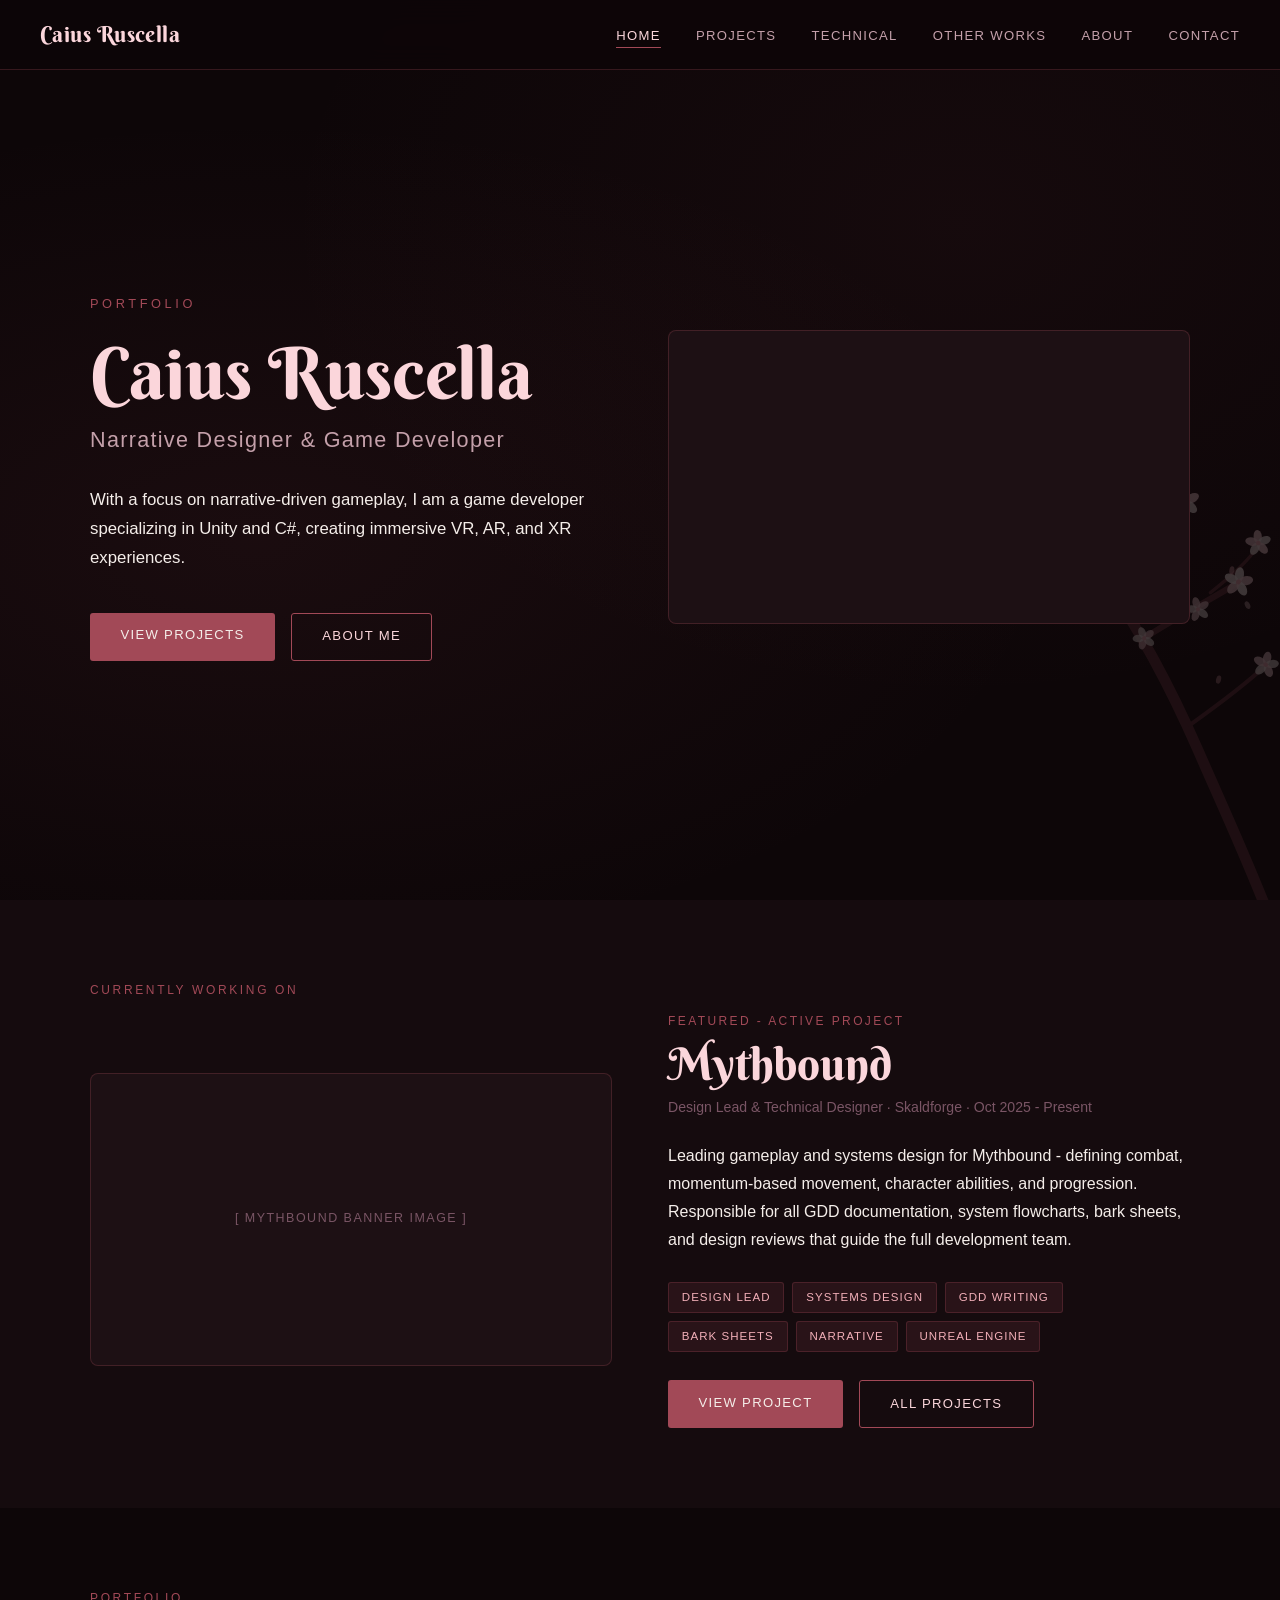
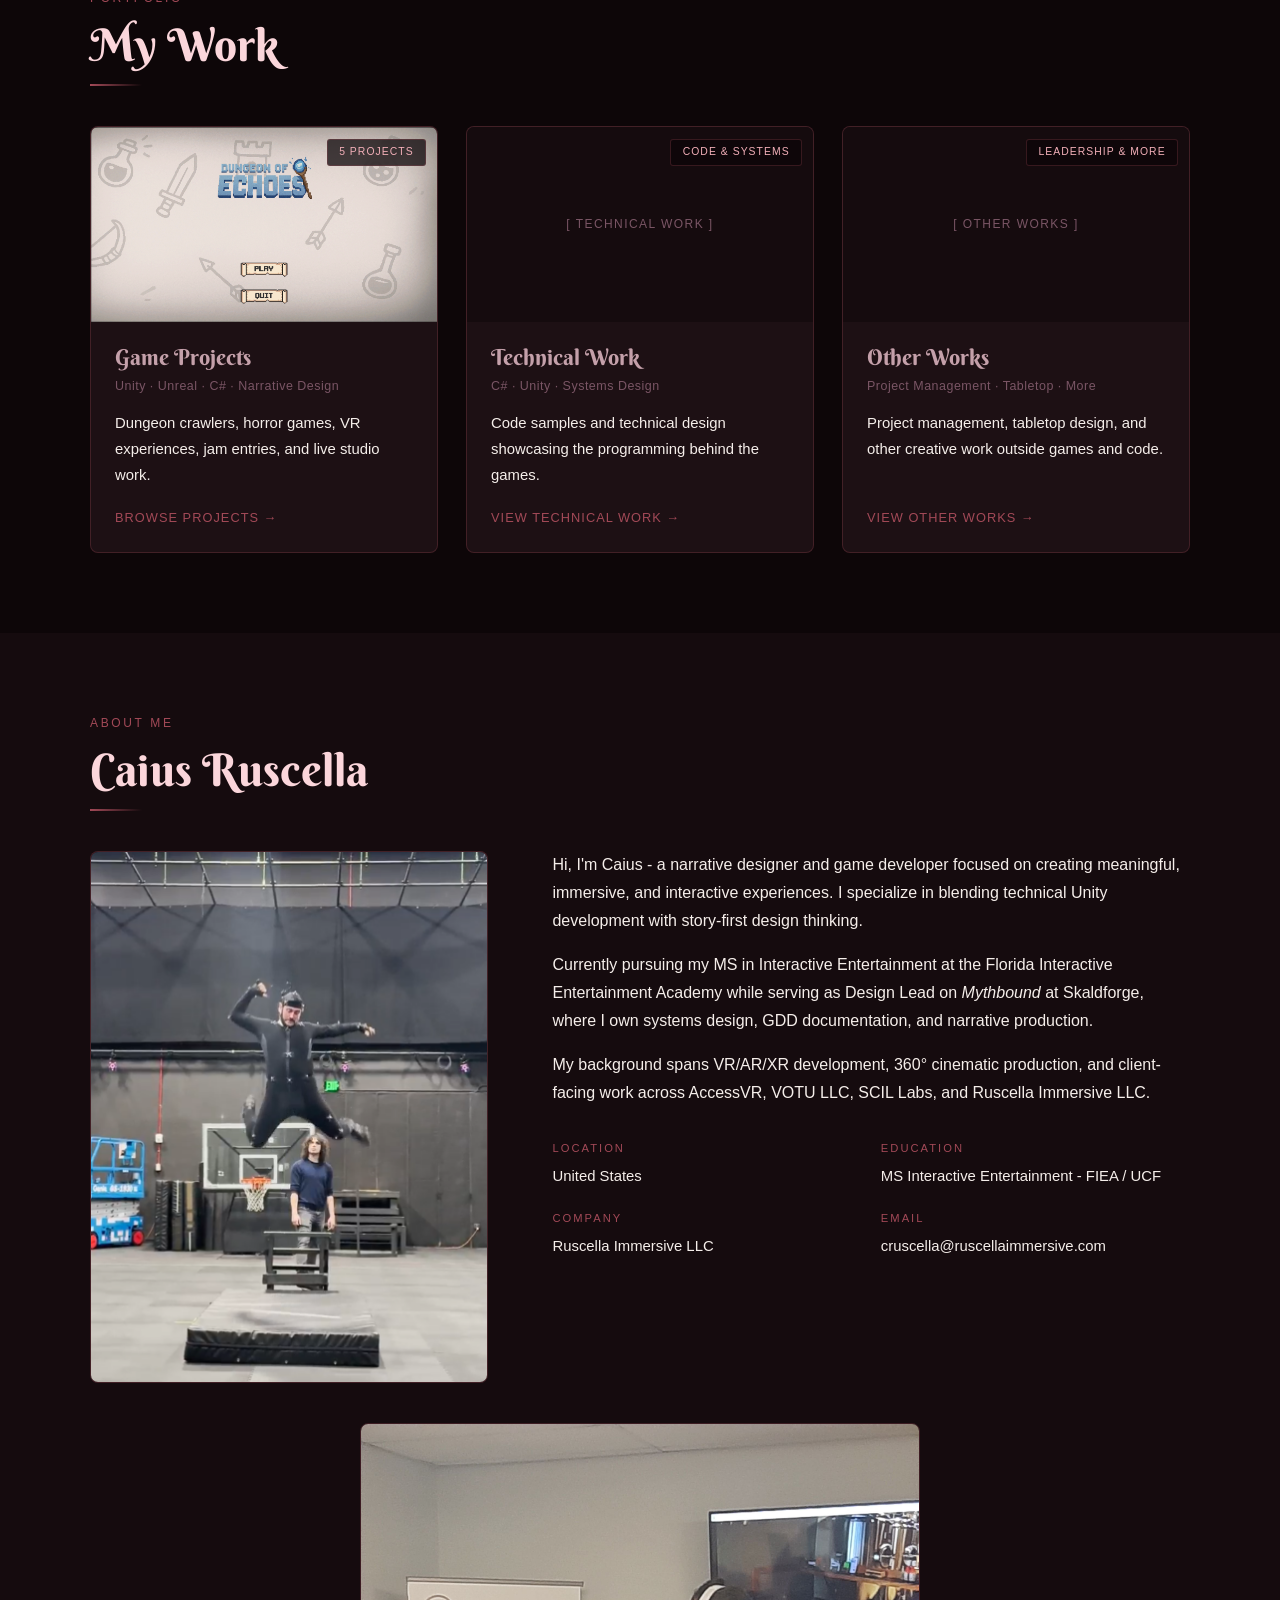
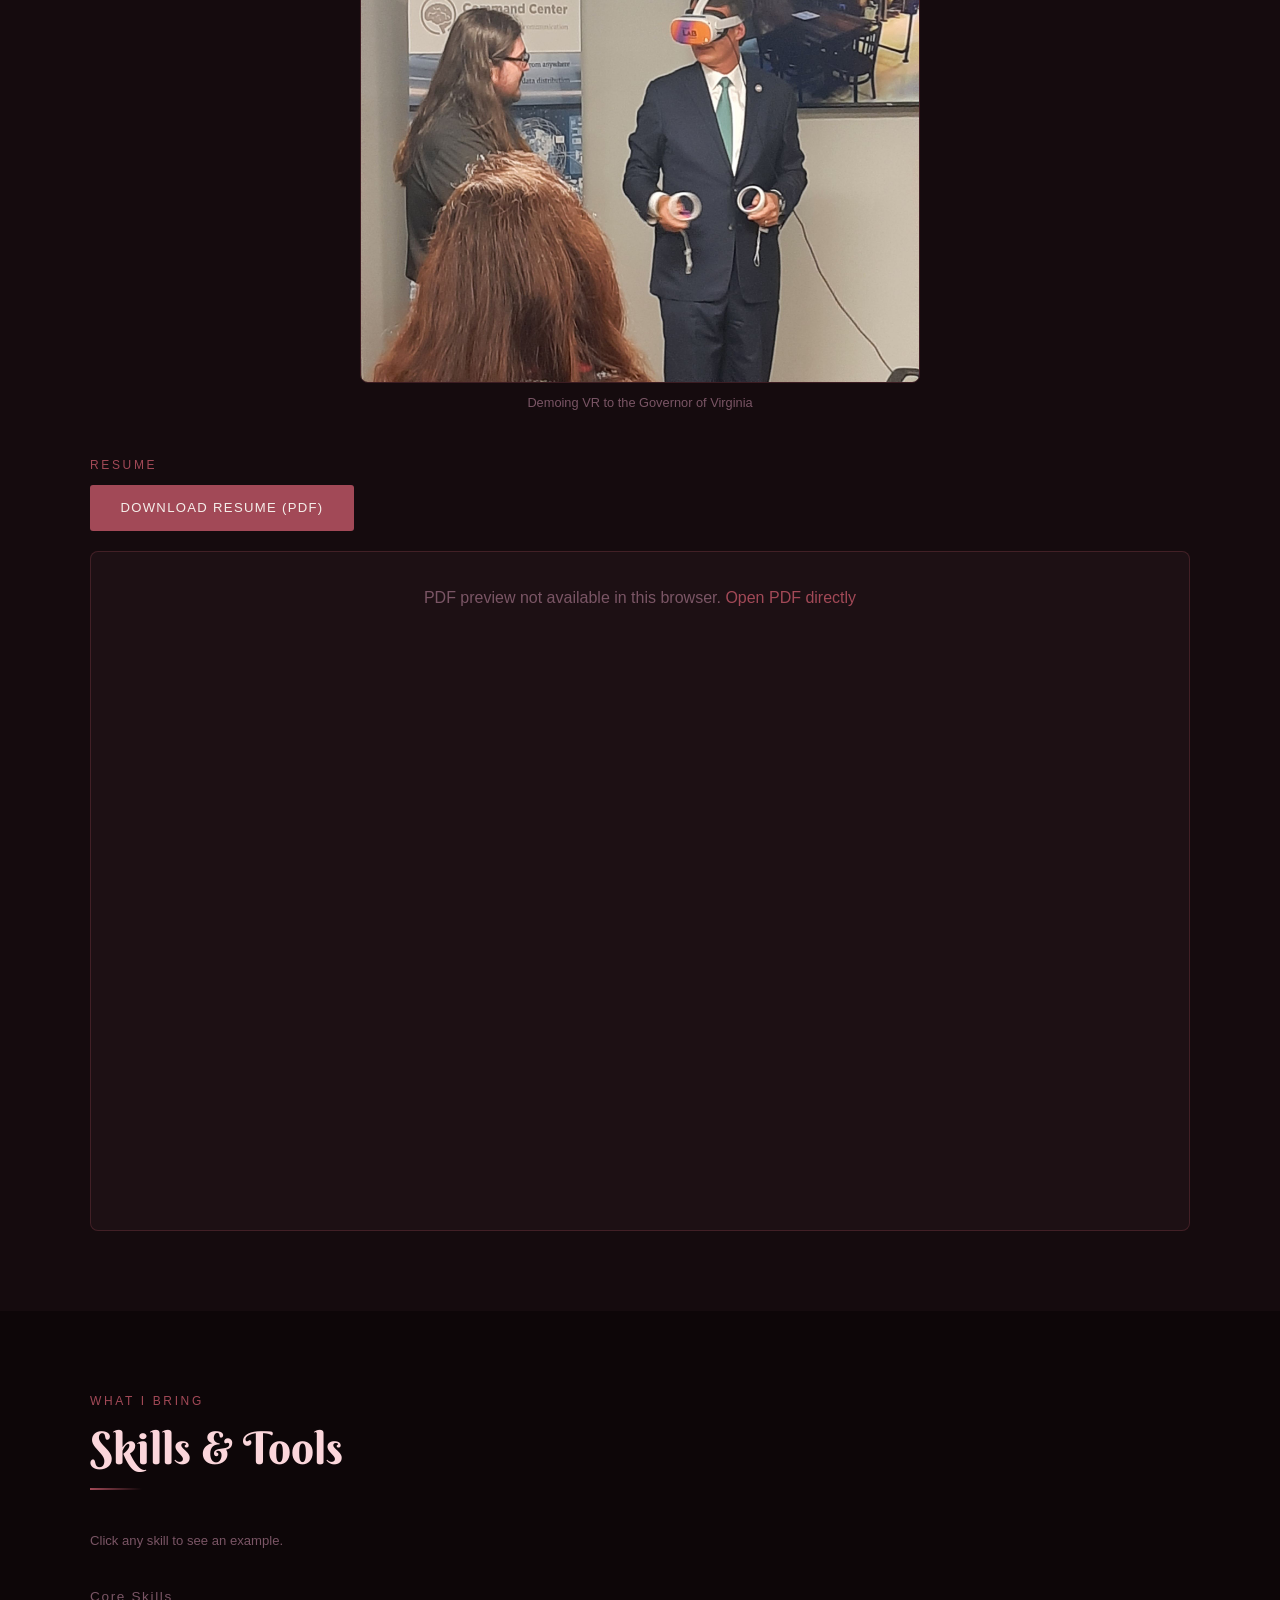
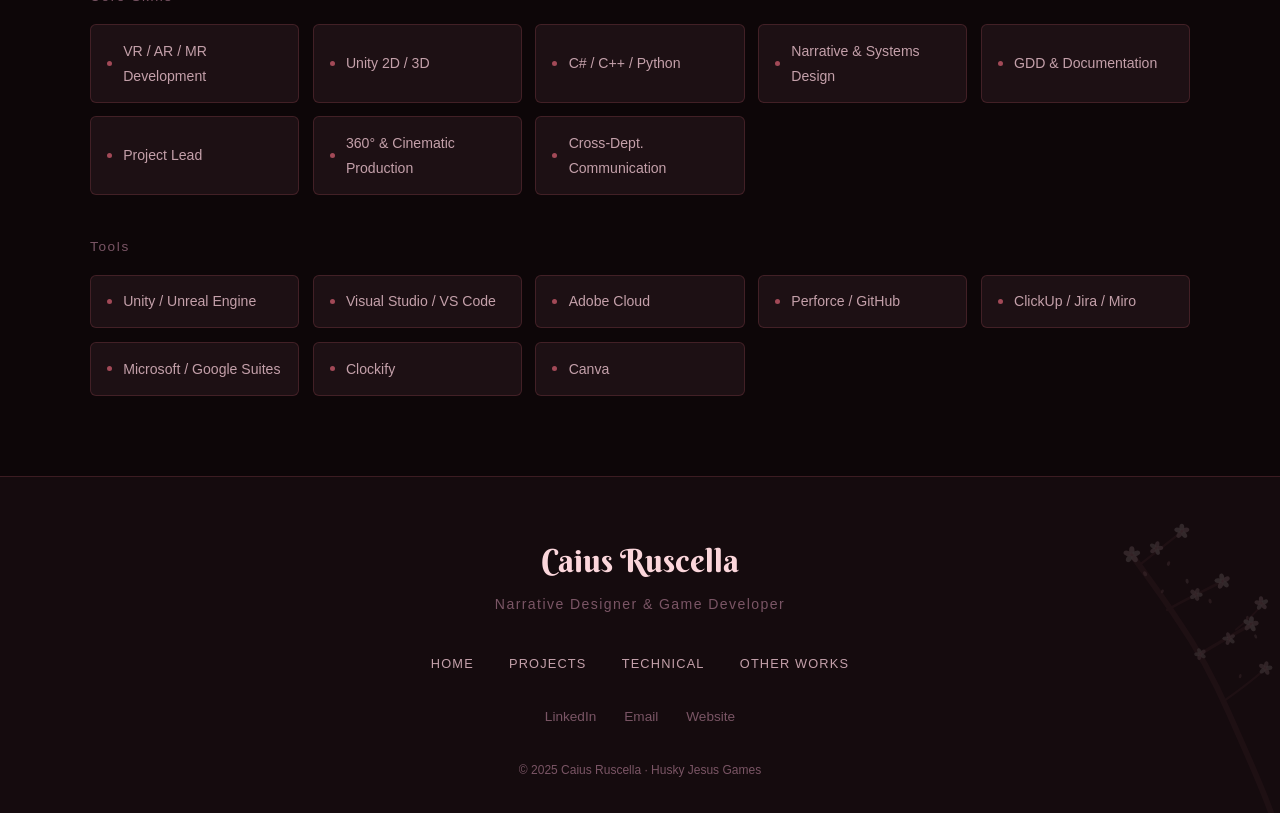
==== index.html @ d3e870f5 "Add missing image and resume files, fix resume path Photos and resume PDF were untracked and never p" ====
<!DOCTYPE html>
<html lang="en">
<head>
  <meta charset="UTF-8"/>
  <meta name="viewport" content="width=device-width, initial-scale=1.0"/>
  <title>Caius Ruscella - Narrative Designer &amp; Game Developer</title>
  <meta name="description" content="Portfolio of Caius Ruscella, Narrative Designer and Game Developer specializing in immersive XR, Unity, and narrative-driven gameplay."/>
  <link rel="stylesheet" href="css/style.css"/>
  <link rel="preconnect" href="https://fonts.googleapis.com"/>
  <link rel="preconnect" href="https://fonts.gstatic.com" crossorigin/>
</head>
<body>

  <!-- Falling Petals -->
  <div class="petals" aria-hidden="true"></div>

  <!-- Navigation -->
  <nav class="nav" role="navigation" aria-label="Main navigation">
    <a href="index.html" class="nav__logo">Caius Ruscella</a>
    <ul class="nav__links">
      <li><a href="index.html">Home</a></li>
      <li><a href="projects.html">Projects</a></li>
      <li><a href="technical.html">Technical</a></li>
      <li><a href="other-works.html">Other Works</a></li>
      <li><a href="#about">About</a></li>
      <li><a href="#contact">Contact</a></li>
    </ul>
    <button class="nav__toggle" aria-label="Open menu" aria-expanded="false">
      <span></span><span></span><span></span>
    </button>
  </nav>
  <nav class="nav__mobile" aria-label="Mobile navigation">
    <a href="index.html">Home</a>
    <a href="projects.html">Projects</a>
    <a href="technical.html">Technical</a>
    <a href="other-works.html">Other Works</a>
    <a href="#about">About</a>
    <a href="#contact">Contact</a>
  </nav>

  <main>

    <!-- HERO -->
    <section class="hero" aria-label="Introduction">
      <div class="hero__glow" aria-hidden="true"></div>
      <img src="images/branch.svg" alt="" aria-hidden="true" class="branch branch--hero-right"/>

      <div class="hero__content">

        <!-- Left: text -->
        <div class="hero__text">
          <p class="hero__eyebrow" data-reveal>Portfolio</p>
          <h1 class="hero__name" data-reveal data-delay="1">Caius Ruscella</h1>
          <p class="hero__title" data-reveal data-delay="2">Narrative Designer &amp; Game Developer</p>
          <p class="hero__bio" data-reveal data-delay="3">
            With a focus on narrative-driven gameplay, I am a game developer specializing in Unity and C#,
            creating immersive VR, AR, and XR experiences.
          </p>
          <div class="hero__ctas" data-reveal data-delay="4">
            <a href="projects.html" class="btn btn--primary">View Projects</a>
            <a href="#about" class="btn btn--outline">About Me</a>
          </div>
        </div>

        <!-- Right: What Do They See? trailer -->
        <div class="hero__media" data-reveal data-delay="3">
          <video autoplay muted loop playsinline style="width:100%;height:100%;object-fit:cover;">
            <source src="images/What_Do_They_See_Trailer.mov" type="video/quicktime"/>
            <source src="images/What_Do_They_See_Trailer.mov" type="video/mp4"/>
          </video>
        </div>

      </div>
    </section>

    <!-- FEATURED PROJECT - MYTHBOUND -->
    <section class="section section--alt featured" id="featured" aria-label="Featured project">
      <div class="container">
        <p class="section__label" data-reveal>Currently Working On</p>
        <div class="featured__inner">

          <!-- Replace this placeholder div with an img or iframe once assets are available -->
          <div class="featured__image" data-reveal>
            <div class="featured__image-placeholder">
              [ Mythbound banner image ]
            </div>
          </div>

          <div data-reveal data-delay="2">
            <p class="featured__kicker">Featured - Active Project</p>
            <h2 class="featured__name">Mythbound</h2>
            <p class="featured__role">Design Lead &amp; Technical Designer · Skaldforge · Oct 2025 - Present</p>
            <p class="featured__desc">
              Leading gameplay and systems design for Mythbound - defining combat, momentum-based
              movement, character abilities, and progression. Responsible for all GDD documentation,
              system flowcharts, bark sheets, and design reviews that guide the full development team.
            </p>
            <div class="featured__tags">
              <span class="tag">Design Lead</span>
              <span class="tag">Systems Design</span>
              <span class="tag">GDD Writing</span>
              <span class="tag">Bark Sheets</span>
              <span class="tag">Narrative</span>
              <span class="tag">Unreal Engine</span>
            </div>
            <div style="display:flex;gap:1rem;flex-wrap:wrap;">
              <a href="projects/mythbound.html" class="btn btn--primary">View Project</a>
              <a href="projects.html" class="btn btn--outline">All Projects</a>
            </div>
          </div>
        </div>
      </div>
    </section>

    <!-- MY WORK -->
    <section class="section" id="projects" aria-label="Project categories">
      <div class="container">
        <p class="section__label" data-reveal>Portfolio</p>
        <h2 class="section__title" data-reveal data-delay="1">My Work</h2>
        <div class="section__divider" data-reveal data-delay="2"></div>

        <div class="cards-grid" style="grid-template-columns: repeat(3, 1fr);">

          <a href="projects.html" class="card" data-reveal data-delay="1">
            <div class="card__image">
              <img src="images/DoETitle.png" alt="Game Projects"/>
              <span class="card__badge">5 Projects</span>
            </div>
            <div class="card__body">
              <h3 class="card__title">Game Projects</h3>
              <p class="card__meta">Unity · Unreal · C# · Narrative Design</p>
              <p class="card__desc">
                Dungeon crawlers, horror games, VR experiences, jam entries, and live studio work.
              </p>
              <span class="card__link">Browse Projects →</span>
            </div>
          </a>

          <a href="technical.html" class="card" data-reveal data-delay="2">
            <div class="card__image">
              <div class="card__image-placeholder">[ Technical work ]</div>
              <span class="card__badge">Code &amp; Systems</span>
            </div>
            <div class="card__body">
              <h3 class="card__title">Technical Work</h3>
              <p class="card__meta">C# · Unity · Systems Design</p>
              <p class="card__desc">
                Code samples and technical design showcasing the programming behind the games.
              </p>
              <span class="card__link">View Technical Work →</span>
            </div>
          </a>

          <a href="other-works.html" class="card" data-reveal data-delay="3">
            <div class="card__image">
              <div class="card__image-placeholder">[ Other works ]</div>
              <span class="card__badge">Leadership &amp; More</span>
            </div>
            <div class="card__body">
              <h3 class="card__title">Other Works</h3>
              <p class="card__meta">Project Management · Tabletop · More</p>
              <p class="card__desc">
                Project management, tabletop design, and other creative work outside games and code.
              </p>
              <span class="card__link">View Other Works →</span>
            </div>
          </a>

        </div>
      </div>
    </section>

    <!-- ABOUT -->
    <section class="section section--alt" id="about" aria-label="About Caius">
      <div class="container">
        <p class="section__label" data-reveal>About Me</p>
        <h2 class="section__title" data-reveal data-delay="1">Caius Ruscella</h2>
        <div class="section__divider" data-reveal data-delay="2"></div>

        <div class="about__grid">

          <div class="about__image-wrap" data-reveal>
            <img src="images/MePhoto.png" alt="Caius Ruscella"/>
          </div>

          <div class="about__text" data-reveal data-delay="2">
            <p>
              Hi, I'm Caius - a narrative designer and game developer focused on creating
              meaningful, immersive, and interactive experiences. I specialize in blending
              technical Unity development with story-first design thinking.
            </p>
            <p>
              Currently pursuing my MS in Interactive Entertainment at the Florida Interactive
              Entertainment Academy while serving as Design Lead on <em>Mythbound</em> at
              Skaldforge, where I own systems design, GDD documentation, and narrative production.
            </p>
            <p>
              My background spans VR/AR/XR development, 360° cinematic production, and client-facing
              work across AccessVR, VOTU LLC, SCIL Labs, and Ruscella Immersive LLC.
            </p>

            <div class="about__details">
              <div class="about__detail">
                <label>Location</label>
                <span>United States</span>
              </div>
              <div class="about__detail">
                <label>Education</label>
                <span>MS Interactive Entertainment - FIEA / UCF</span>
              </div>
              <div class="about__detail">
                <label>Company</label>
                <span>Ruscella Immersive LLC</span>
              </div>
              <div class="about__detail">
                <label>Email</label>
                <span>cruscella@ruscellaimmersive.com</span>
              </div>
            </div>

          </div>
        </div>

        <!-- Governor photo -->
        <div data-reveal style="margin-top:2.5rem;">
          <img src="images/MeWGovenor.jpg" alt="Caius Ruscella demoing VR to the Governor of Virginia"
               style="width:100%;max-width:560px;border-radius:8px;border:1px solid var(--border);display:block;margin:0 auto;"/>
          <p style="text-align:center;font-size:.8rem;color:var(--text-muted);margin-top:.6rem;">
            Demoing VR to the Governor of Virginia
          </p>
        </div>

        <!-- Embedded Resume -->
        <div class="resume-embed" data-reveal>
          <p class="section__label" style="margin-top:0;">Resume</p>
          <div style="display:flex;gap:1rem;margin-bottom:1.25rem;flex-wrap:wrap;">
            <a href="images/Caius%20Ruscella%20Resume.pdf" target="_blank" rel="noopener" class="btn btn--primary">Download Resume (PDF)</a>
          </div>
          <div class="resume-embed__frame">
            <object data="images/Caius%20Ruscella%20Resume.pdf" type="application/pdf">
              <p style="color:var(--text-muted);text-align:center;padding:2rem;">
                PDF preview not available in this browser.
                <a href="resume/Caius-Ruscella-Resume.pdf" target="_blank" rel="noopener" style="color:var(--rose);">Open PDF directly</a>
              </p>
            </object>
          </div>
        </div>

      </div>
    </section>

    <!-- SKILLS -->
    <section class="section" aria-label="Skills and tools">
      <div class="container">
        <p class="section__label" data-reveal>What I Bring</p>
        <h2 class="section__title" data-reveal data-delay="1">Skills &amp; Tools</h2>
        <div class="section__divider" data-reveal data-delay="2"></div>
        <p style="font-size:.82rem;color:var(--text-muted);margin-bottom:2rem;" data-reveal>
          Click any skill to see an example.
        </p>

        <p class="section__label" style="letter-spacing:.12em;text-transform:none;font-size:.85rem;color:var(--text-muted);margin-bottom:1rem;" data-reveal>Core Skills</p>
        <div class="skills-grid" style="margin-bottom:2.5rem;">
          <div class="skill-item" data-reveal data-delay="1">VR / AR / MR Development</div>
          <div class="skill-item" data-reveal data-delay="2">Unity 2D / 3D</div>
          <div class="skill-item" data-reveal data-delay="3">C# / C++ / Python</div>
          <div class="skill-item" data-reveal data-delay="4">Narrative &amp; Systems Design</div>
          <div class="skill-item" data-reveal data-delay="1">GDD &amp; Documentation</div>
          <div class="skill-item" data-reveal data-delay="2">Project Lead</div>
          <div class="skill-item" data-reveal data-delay="3">360° &amp; Cinematic Production</div>
          <div class="skill-item" data-reveal data-delay="4">Cross-Dept. Communication</div>
        </div>

        <p class="section__label" style="letter-spacing:.12em;text-transform:none;font-size:.85rem;color:var(--text-muted);margin-bottom:1rem;" data-reveal>Tools</p>
        <div class="skills-grid">
          <div class="skill-item" data-reveal data-delay="1">Unity / Unreal Engine</div>
          <div class="skill-item" data-reveal data-delay="2">Visual Studio / VS Code</div>
          <div class="skill-item" data-reveal data-delay="3">Adobe Cloud</div>
          <div class="skill-item" data-reveal data-delay="4">Perforce / GitHub</div>
          <div class="skill-item" data-reveal data-delay="1">ClickUp / Jira / Miro</div>
          <div class="skill-item" data-reveal data-delay="2">Microsoft / Google Suites</div>
          <div class="skill-item" data-reveal data-delay="3">Clockify</div>
          <div class="skill-item" data-reveal data-delay="4">Canva</div>
        </div>
      </div>
    </section>

  </main>

  <!-- FOOTER / CONTACT -->
  <footer class="footer" id="contact" aria-label="Contact and footer">
    <img src="images/branch.svg" alt="" aria-hidden="true" class="branch branch--footer"/>

    <p class="footer__name">Caius Ruscella</p>
    <p class="footer__title">Narrative Designer &amp; Game Developer</p>

    <ul class="footer__nav">
      <li><a href="index.html">Home</a></li>
      <li><a href="projects.html">Projects</a></li>
      <li><a href="technical.html">Technical</a></li>
      <li><a href="other-works.html">Other Works</a></li>
    </ul>

    <div class="footer__social">
      <a href="https://www.linkedin.com/in/caiusruscella" target="_blank" rel="noopener">LinkedIn</a>
      <a href="mailto:cruscella@ruscellaimmersive.com">Email</a>
      <a href="https://www.caiusruscella.dev">Website</a>
    </div>

    <p class="footer__copy">&copy; 2025 Caius Ruscella · Husky Jesus Games</p>
  </footer>

  <script src="js/main.js"></script>
</body>
</html>
---- css/style.css ----
/* ============================================================
   CAIUS RUSCELLA PORTFOLIO — SHARED STYLES
   ============================================================
   Fonts:   Berkshire Swash (headings) · Candara (body/subtitles)
   Palette: Dark mode with cherry blossom pink accents
   ============================================================ */

@import url('https://fonts.googleapis.com/css2?family=Berkshire+Swash&display=swap');

/* ── Variables ─────────────────────────────────────────────── */
:root {
  /* Backgrounds — near-black with warm rose undertone */
  --bg-primary:    #0d0608;
  --bg-secondary:  #150b0e;
  --bg-card:       #1d1014;
  --bg-card-hover: #261520;
  --bg-nav:        rgba(13, 6, 8, 0.93);

  /* Brand palette (from business card) */
  --rose:          #a24957;   /* font color on card — primary accent */
  --pink-light:    #fbd6db;   /* card front light pink */
  --pink-mid:      #f2afb8;   /* card front darker pink */
  --pink-warm:     #f5eeea;   /* card backside — warm cream */

  /* Text */
  --text-primary:  #f5eeea;
  --text-secondary:#c4a0aa;
  --text-muted:    #7a5565;

  /* Borders */
  --border:        rgba(162, 73, 87, 0.28);
  --border-hover:  rgba(251, 214, 219, 0.45);

  /* Typography */
  --font-display:  'Berkshire Swash', Georgia, serif;
  --font-body:     'Candara', 'Calibri', 'Trebuchet MS', sans-serif;

  /* Layout */
  --max-width: 1100px;
  --section-pad: 5rem 2rem;
  --nav-h: 70px;
}

/* ── Reset ──────────────────────────────────────────────────── */
*, *::before, *::after { box-sizing: border-box; margin: 0; padding: 0; }
html { scroll-behavior: smooth; }
body {
  background: var(--bg-primary);
  color: var(--text-primary);
  font-family: var(--font-body);
  font-size: 1rem;
  line-height: 1.75;
  overflow-x: hidden;
}
img { display: block; max-width: 100%; height: auto; }
a  { color: inherit; text-decoration: none; }
ul { list-style: none; }

/* ── Typography ─────────────────────────────────────────────── */
h1, h2, h3, h4 {
  font-family: var(--font-display);
  font-weight: 400;
  line-height: 1.2;
  color: var(--pink-light);
}
h1 { font-size: clamp(2.6rem, 6vw, 4.5rem); }
h2 { font-size: clamp(1.9rem, 4vw, 2.8rem); }
h3 { font-size: clamp(1.3rem, 2.5vw, 1.7rem); }
h4 { font-size: 1.1rem; }
p  { margin-bottom: 1rem; }
p:last-child { margin-bottom: 0; }

/* ── Navigation ─────────────────────────────────────────────── */
.nav {
  position: fixed; top: 0; left: 0; right: 0; z-index: 200;
  height: var(--nav-h);
  display: flex; align-items: center; justify-content: space-between;
  padding: 0 2.5rem;
  background: var(--bg-nav);
  backdrop-filter: blur(14px);
  -webkit-backdrop-filter: blur(14px);
  border-bottom: 1px solid var(--border);
}

.nav__logo {
  font-family: var(--font-display);
  font-size: 1.4rem;
  color: var(--pink-light);
  letter-spacing: 0.02em;
  transition: color 0.2s;
  flex-shrink: 0;
}
.nav__logo:hover { color: var(--pink-mid); }

.nav__links {
  display: flex; gap: 2.2rem;
}
.nav__links a {
  font-family: var(--font-body);
  font-size: 0.82rem;
  letter-spacing: 0.1em;
  text-transform: uppercase;
  color: var(--text-secondary);
  transition: color 0.2s;
  position: relative; padding-bottom: 2px;
}
.nav__links a::after {
  content: '';
  position: absolute; bottom: -3px; left: 0; right: 0;
  height: 1px; background: var(--rose);
  transform: scaleX(0); transition: transform 0.25s;
}
.nav__links a:hover,
.nav__links a.active { color: var(--pink-light); }
.nav__links a:hover::after,
.nav__links a.active::after { transform: scaleX(1); }

/* Hamburger button */
.nav__toggle {
  display: none; flex-direction: column; justify-content: center;
  gap: 5px; background: none; border: none; cursor: pointer;
  padding: 6px; z-index: 210;
}
.nav__toggle span {
  display: block; width: 22px; height: 2px;
  background: var(--pink-light);
  border-radius: 2px;
  transition: transform 0.3s, opacity 0.3s;
}
.nav__toggle.open span:nth-child(1) { transform: translateY(7px) rotate(45deg); }
.nav__toggle.open span:nth-child(2) { opacity: 0; }
.nav__toggle.open span:nth-child(3) { transform: translateY(-7px) rotate(-45deg); }

/* Mobile menu */
.nav__mobile {
  display: none;
  position: fixed; top: var(--nav-h); left: 0; right: 0; z-index: 199;
  flex-direction: column;
  background: var(--bg-nav);
  backdrop-filter: blur(14px);
  -webkit-backdrop-filter: blur(14px);
  border-bottom: 1px solid var(--border);
}
.nav__mobile.open { display: flex; }
.nav__mobile a {
  padding: 1rem 2.5rem;
  font-family: var(--font-body);
  font-size: 0.9rem; letter-spacing: 0.08em; text-transform: uppercase;
  color: var(--text-secondary);
  border-bottom: 1px solid var(--border);
  transition: color 0.2s, background 0.2s;
}
.nav__mobile a:hover { color: var(--pink-light); background: rgba(162, 73, 87, 0.1); }

/* ── Falling Petals ─────────────────────────────────────────── */
.petals {
  position: fixed; inset: 0;
  pointer-events: none; z-index: 5; overflow: hidden;
}

.petal {
  position: absolute; top: -20px;
  width: 10px; height: 14px;
  background: var(--pink-mid);
  border-radius: 50% 0 50% 0;
  opacity: 0;
  animation: petalFall linear infinite;
}

@keyframes petalFall {
  0%   { transform: translateY(0px) translateX(0px) rotate(0deg);        opacity: 0; }
  6%   { opacity: 0.45; }
  94%  { opacity: 0.2; }
  100% { transform: translateY(110vh) translateX(var(--drift, 60px)) rotate(540deg); opacity: 0; }
}

/* ── Scroll Reveal ──────────────────────────────────────────── */
[data-reveal] {
  opacity: 0;
  transform: translateY(22px);
  transition: opacity 0.65s ease, transform 0.65s ease;
}
[data-reveal].revealed               { opacity: 1; transform: translateY(0); }
[data-reveal][data-delay="1"]        { transition-delay: 0.1s; }
[data-reveal][data-delay="2"]        { transition-delay: 0.2s; }
[data-reveal][data-delay="3"]        { transition-delay: 0.3s; }
[data-reveal][data-delay="4"]        { transition-delay: 0.4s; }
[data-reveal][data-delay="5"]        { transition-delay: 0.5s; }

/* ── Layout Helpers ─────────────────────────────────────────── */
.section    { padding: var(--section-pad); position: relative; z-index: 2; }
.section--alt { background: var(--bg-secondary); }
.container  { max-width: var(--max-width); margin: 0 auto; }

.section__label {
  font-family: var(--font-body);
  font-size: 0.75rem; letter-spacing: 0.22em; text-transform: uppercase;
  color: var(--rose); margin-bottom: 0.6rem;
}
.section__title { margin-bottom: 0.75rem; }
.section__divider {
  width: 52px; height: 2px;
  background: linear-gradient(90deg, var(--rose), transparent);
  margin-bottom: 2.5rem;
}

/* ── Buttons ────────────────────────────────────────────────── */
.btn {
  display: inline-block;
  padding: 0.72rem 1.9rem;
  font-family: var(--font-body);
  font-size: 0.82rem; letter-spacing: 0.1em; text-transform: uppercase;
  border-radius: 3px;
  border: none; cursor: pointer;
  transition: all 0.25s;
}
.btn--primary {
  background: var(--rose); color: var(--pink-warm);
}
.btn--primary:hover {
  background: #b55468;
  transform: translateY(-2px);
  box-shadow: 0 6px 22px rgba(162, 73, 87, 0.4);
}
.btn--outline {
  background: transparent;
  color: var(--pink-light);
  border: 1px solid var(--rose);
}
.btn--outline:hover {
  background: rgba(162, 73, 87, 0.14);
  border-color: var(--pink-light);
  transform: translateY(-2px);
}
.btn--sm { padding: 0.5rem 1.3rem; font-size: 0.78rem; }

/* ── Cherry Blossom Branch Decoration ──────────────────────── */
.branch {
  position: absolute;
  pointer-events: none; z-index: 1;
  opacity: 0.22;
}
.branch--hero-right {
  bottom: -4%; right: -1%;
  width: min(46%, 430px);
}
.branch--footer {
  bottom: 0; right: 0;
  width: min(28%, 230px);
  opacity: 0.14;
}

/* ── Hero ───────────────────────────────────────────────────── */
.hero {
  min-height: 100vh;
  display: flex; align-items: center;
  padding: calc(var(--nav-h) + 4rem) 2rem 5rem;
  position: relative; overflow: hidden;
}
.hero__glow {
  position: absolute; inset: 0; z-index: 0;
  background:
    radial-gradient(ellipse at 20% 60%, rgba(162, 73, 87, 0.09) 0%, transparent 55%),
    radial-gradient(ellipse at 75% 25%, rgba(162, 73, 87, 0.06) 0%, transparent 50%);
}
.hero__content {
  position: relative; z-index: 2;
  max-width: var(--max-width); margin: 0 auto; width: 100%;
  display: grid;
  grid-template-columns: 1fr 1fr;
  gap: 3.5rem;
  align-items: center;
}
.hero__text { display: flex; flex-direction: column; }
.hero__media {
  aspect-ratio: 16/9;
  background: var(--bg-card);
  border: 1px solid var(--border);
  border-radius: 8px;
  overflow: hidden;
  display: flex; align-items: center; justify-content: center;
}
.hero__media iframe,
.hero__media video { width: 100%; height: 100%; border: none; display: block; }
.hero__media-placeholder {
  font-size: 0.8rem; color: var(--text-muted);
  letter-spacing: 0.1em; text-align: center; padding: 2rem;
  line-height: 1.8;
}

.hero__eyebrow {
  font-family: var(--font-body);
  font-size: 0.8rem; letter-spacing: 0.28em; text-transform: uppercase;
  color: var(--rose); margin-bottom: 0.9rem;
}
.hero__name   { color: var(--pink-light); margin-bottom: 0.3rem; }
.hero__title  {
  font-family: var(--font-body);
  font-size: clamp(1rem, 2.5vw, 1.35rem);
  color: var(--text-secondary); letter-spacing: 0.06em;
  margin-bottom: 1.6rem;
}
.hero__bio {
  color: var(--text-primary);
  font-size: 1.05rem; margin-bottom: 2.5rem;
}
.hero__ctas { display: flex; gap: 1rem; flex-wrap: wrap; }

/* ── Featured Project (Mythbound spotlight) ─────────────────── */
.featured__inner {
  display: grid; grid-template-columns: 1fr 1fr;
  gap: 3.5rem; align-items: center;
}
.featured__image {
  aspect-ratio: 16/9;
  background: var(--bg-card);
  border: 1px solid var(--border); border-radius: 8px;
  overflow: hidden; position: relative;
}
.featured__image img { width: 100%; height: 100%; object-fit: cover; }
.featured__image-placeholder {
  width: 100%; height: 100%; min-height: 220px;
  display: flex; align-items: center; justify-content: center;
  color: var(--text-muted); font-size: 0.78rem;
  letter-spacing: 0.12em; text-transform: uppercase;
}
.featured__kicker {
  font-size: 0.75rem; letter-spacing: 0.2em; text-transform: uppercase;
  color: var(--rose); margin-bottom: 0.4rem;
}
.featured__name   { color: var(--pink-light); margin-bottom: 0.2rem; }
.featured__role   { font-size: 0.88rem; color: var(--text-muted); margin-bottom: 1.4rem; }
.featured__desc   { color: var(--text-primary); margin-bottom: 1.75rem; }
.featured__tags   { display: flex; flex-wrap: wrap; gap: 0.5rem; margin-bottom: 1.75rem; }

.tag {
  padding: 0.28rem 0.8rem;
  font-size: 0.72rem; letter-spacing: 0.09em; text-transform: uppercase;
  background: rgba(162, 73, 87, 0.14);
  border: 1px solid var(--border);
  color: var(--pink-mid); border-radius: 3px;
}

/* ── Project Cards Grid ─────────────────────────────────────── */
.cards-grid {
  display: grid;
  grid-template-columns: repeat(2, 1fr);
  gap: 1.75rem;
}
/* Lone last card in a 2-col grid: center it at column width */
.cards-grid:not([style]) > .card:last-child:nth-child(odd) {
  grid-column: 1 / -1;
  max-width: calc(50% - 0.875rem);
  margin: 0 auto;
}

.card {
  background: var(--bg-card);
  border: 1px solid var(--border); border-radius: 8px;
  overflow: hidden; display: flex; flex-direction: column;
  transition: transform 0.25s, border-color 0.25s, box-shadow 0.25s;
  text-decoration: none;
}
.card:hover {
  transform: translateY(-5px);
  border-color: var(--rose);
  box-shadow: 0 14px 38px rgba(162, 73, 87, 0.18);
}

.card__image {
  aspect-ratio: 16/9;
  background: var(--bg-secondary);
  overflow: hidden; position: relative;
  display: flex; align-items: center; justify-content: center;
}
.card__image img {
  width: 100%; height: 100%; object-fit: cover;
  transition: transform 0.4s;
}
.card:hover .card__image img { transform: scale(1.05); }
.card__image-placeholder {
  font-size: 0.75rem; letter-spacing: 0.12em; text-transform: uppercase;
  color: var(--text-muted);
}

.card__badge {
  position: absolute; top: 0.7rem; right: 0.7rem;
  padding: 0.22rem 0.7rem;
  font-size: 0.65rem; letter-spacing: 0.1em; text-transform: uppercase;
  background: rgba(13, 6, 8, 0.75); backdrop-filter: blur(4px);
  color: var(--pink-mid); border: 1px solid var(--border);
  border-radius: 3px;
}

.card__body   { padding: 1.4rem 1.5rem; flex: 1; display: flex; flex-direction: column; }
.card__title  { font-family: var(--font-display); font-size: 1.4rem; color: var(--text-secondary); margin-bottom: 0.3rem; }
.card__meta   { font-size: 0.78rem; color: var(--text-muted); letter-spacing: 0.04em; margin-bottom: 0.75rem; }
.card__desc   { font-size: 0.93rem; color: var(--text-primary); flex: 1; margin-bottom: 1.2rem; }
.card__link   { font-size: 0.8rem; color: var(--rose); letter-spacing: 0.08em; text-transform: uppercase; transition: color 0.2s; }
.card__link:hover { color: var(--pink-light); }

/* ── Skills ─────────────────────────────────────────────────── */
.skills-grid {
  display: grid;
  grid-template-columns: repeat(auto-fill, minmax(195px, 1fr));
  gap: 0.85rem;
}
.skill-item {
  display: flex; align-items: center; gap: 0.7rem;
  padding: 0.85rem 1rem;
  background: var(--bg-card);
  border: 1px solid var(--border); border-radius: 6px;
  font-size: 0.88rem; color: var(--text-secondary);
  transition: border-color 0.2s, color 0.2s;
}
.skill-item:hover { border-color: var(--rose); color: var(--pink-light); }
.skill-item::before {
  content: ''; width: 5px; height: 5px; border-radius: 50%;
  background: var(--rose); flex-shrink: 0;
}

/* ── About ──────────────────────────────────────────────────── */
.about__grid {
  display: grid; grid-template-columns: 1fr 1.6fr;
  gap: 4rem; align-items: start;
}
.about__image-wrap {
  aspect-ratio: 3/4; background: var(--bg-card);
  border: 1px solid var(--border); border-radius: 8px;
  overflow: hidden; position: relative;
  display: flex; align-items: center; justify-content: center;
}
.about__image-wrap img { width: 100%; height: 100%; object-fit: cover; object-position: top; }
.about__image-placeholder {
  font-size: 0.78rem; letter-spacing: 0.12em; text-transform: uppercase;
  color: var(--text-muted);
}
.about__text p { color: var(--text-primary); }
.about__details {
  display: grid; grid-template-columns: 1fr 1fr;
  gap: 1.2rem; margin-top: 2rem;
}
.about__detail label {
  display: block; font-size: 0.7rem;
  letter-spacing: 0.18em; text-transform: uppercase;
  color: var(--rose); margin-bottom: 0.2rem;
}
.about__detail span { font-size: 0.93rem; color: var(--text-primary); }

/* ── Page Hero (sub-pages) ──────────────────────────────────── */
.page-hero {
  padding: calc(var(--nav-h) + 4rem) 2rem 4rem;
  text-align: center; position: relative; overflow: hidden;
}
.page-hero::before {
  content: '';
  position: absolute; inset: 0;
  background: radial-gradient(ellipse at center, rgba(162, 73, 87, 0.08) 0%, transparent 65%);
}
.page-hero__label {
  font-size: 0.75rem; letter-spacing: 0.22em; text-transform: uppercase;
  color: var(--rose); margin-bottom: 0.6rem; position: relative; z-index: 1;
}
.page-hero__title { position: relative; z-index: 1; }
.page-hero__desc  {
  max-width: 580px; margin: 1rem auto 0;
  color: var(--text-secondary); position: relative; z-index: 1;
}

/* ── Project Detail Page ────────────────────────────────────── */

/* Trailer / video embed at top of project page (replaces old full-width banner) */
.project-trailer {
  width: 100%; margin-top: var(--nav-h);
  background: var(--bg-primary);
  padding: 2rem 2rem 0;
  display: flex; justify-content: center;
}
.project-trailer__inner {
  width: 100%; max-width: 900px;
  aspect-ratio: 16/9;
  background: var(--bg-card);
  border: 1px solid var(--border);
  border-radius: 8px; overflow: hidden;
  display: flex; align-items: center; justify-content: center;
}
.project-trailer__inner iframe,
.project-trailer__inner video { width: 100%; height: 100%; border: none; display: block; }
.project-trailer__placeholder {
  font-size: 0.8rem; color: var(--text-muted);
  letter-spacing: 0.1em; text-align: center; padding: 2rem; line-height: 1.8;
}

/* Slim title banner (fallback for pages without trailer, keeps image at top) */
.project-banner {
  width: 100%; max-height: 140px;
  background: var(--bg-secondary); overflow: hidden;
  position: relative; margin-top: var(--nav-h);
  display: flex; align-items: center; justify-content: center;
}
.project-banner img { width: 100%; height: 100%; object-fit: cover; object-position: top center; }
.project-banner-placeholder {
  font-size: 0.8rem; letter-spacing: 0.12em; text-transform: uppercase;
  color: var(--text-muted);
}

/* ── Resume Embed ───────────────────────────────────────────── */
.resume-embed { margin-top: 2.5rem; }
.resume-embed__frame {
  width: 100%; height: 680px;
  border: 1px solid var(--border); border-radius: 8px;
  overflow: hidden; background: var(--bg-card);
}
.resume-embed__frame object,
.resume-embed__frame iframe { width: 100%; height: 100%; border: none; display: block; }

/* ── Image Lightbox ─────────────────────────────────────────── */
.lightbox-overlay {
  display: none;
  position: fixed; inset: 0; z-index: 500;
  background: rgba(0,0,0,0.92);
  align-items: center; justify-content: center;
  cursor: zoom-out;
}
.lightbox-overlay.active { display: flex; }
.lightbox-overlay img {
  max-width: 92vw; max-height: 90vh;
  object-fit: contain; border-radius: 4px;
  cursor: default;
}
.lightbox-close {
  position: absolute; top: 1.25rem; right: 1.75rem;
  background: none; border: none; cursor: pointer;
  font-size: 2.2rem; color: var(--pink-light); line-height: 1;
}
.lightbox-close:hover { color: var(--rose); }
.project-gallery__item { cursor: zoom-in; }

/* ── Skills Modal ───────────────────────────────────────────── */
.skill-item { cursor: pointer; }
.skill-modal-overlay {
  display: none;
  position: fixed; inset: 0; z-index: 500;
  background: rgba(0,0,0,0.88);
  align-items: center; justify-content: center;
}
.skill-modal-overlay.active { display: flex; }
.skill-modal {
  background: var(--bg-card);
  border: 1px solid var(--border);
  border-radius: 10px;
  max-width: 560px; width: 90%;
  padding: 2rem; position: relative;
}
.skill-modal__title {
  font-family: var(--font-display);
  font-size: 1.4rem; color: var(--pink-light); margin-bottom: 1rem;
}
.skill-modal__img {
  width: 100%; border-radius: 6px;
  border: 1px solid var(--border);
  margin-bottom: 1rem;
  background: var(--bg-secondary);
  min-height: 180px;
  display: flex; align-items: center; justify-content: center;
  overflow: hidden;
}
.skill-modal__img img { width: 100%; border-radius: 6px; }
.skill-modal__img-placeholder {
  color: var(--text-muted); font-size: 0.8rem;
  letter-spacing: 0.1em; text-transform: uppercase; text-align: center; padding: 2rem;
}
.skill-modal__desc { color: var(--text-secondary); font-size: 0.93rem; }
.skill-modal__close {
  position: absolute; top: 1rem; right: 1.5rem;
  background: none; border: none; cursor: pointer;
  font-size: 1.5rem; color: var(--text-muted); line-height: 1;
}
.skill-modal__close:hover { color: var(--pink-light); }

/* ── Role Badge on project cards ────────────────────────────── */
.card__role {
  display: inline-block;
  margin-bottom: 0.6rem;
  padding: 0.2rem 0.65rem;
  font-size: 0.65rem; letter-spacing: 0.1em; text-transform: uppercase;
  background: rgba(162, 73, 87, 0.18);
  border: 1px solid var(--rose);
  color: var(--pink-mid); border-radius: 3px;
}

.project-layout {
  max-width: var(--max-width); margin: 0 auto;
  padding: 3.5rem 2rem 5rem;
  display: grid; grid-template-columns: 1fr 310px;
  gap: 4rem; align-items: start;
}

.project-main__back {
  display: inline-flex; align-items: center; gap: 0.4rem;
  font-size: 0.8rem; letter-spacing: 0.1em; text-transform: uppercase;
  color: var(--text-muted); margin-bottom: 2rem;
  transition: color 0.2s;
}
.project-main__back:hover { color: var(--pink-light); }

.project-main__title   { color: var(--pink-light); margin-bottom: 0.35rem; }
.project-main__meta    { font-size: 0.82rem; color: var(--text-muted); letter-spacing: 0.04em; margin-bottom: 1.5rem; }
.project-main__desc    { color: var(--text-primary); margin-bottom: 2rem; }

.project-section-label {
  font-size: 0.72rem; letter-spacing: 0.2em; text-transform: uppercase;
  color: var(--rose); margin: 2rem 0 0.9rem;
}

.project-gallery {
  display: grid; grid-template-columns: repeat(2, 1fr);
  gap: 0.8rem; margin-top: 0.5rem;
}
.project-gallery__item {
  aspect-ratio: 16/9; background: var(--bg-card);
  border: 1px solid var(--border); border-radius: 6px;
  overflow: hidden; position: relative;
  display: flex; align-items: center; justify-content: center;
}
.project-gallery__item img {
  width: 100%; height: 100%; object-fit: cover;
  transition: transform 0.3s;
}
.project-gallery__item:hover img { transform: scale(1.06); }
.project-gallery__item-placeholder {
  font-size: 0.72rem; letter-spacing: 0.1em; text-transform: uppercase;
  color: var(--text-muted);
}

/* Sidebar */
.project-sidebar { position: sticky; top: calc(var(--nav-h) + 1.5rem); }

.sidebar-card {
  background: var(--bg-card);
  border: 1px solid var(--border); border-radius: 8px;
  padding: 1.6rem; margin-bottom: 1.2rem;
}
.sidebar-card__label {
  font-size: 0.7rem; letter-spacing: 0.2em; text-transform: uppercase;
  color: var(--rose); margin-bottom: 1rem;
}
.sidebar-card__row {
  display: flex; justify-content: space-between;
  padding: 0.55rem 0; border-bottom: 1px solid var(--border);
  font-size: 0.88rem;
}
.sidebar-card__row:last-child { border-bottom: none; }
.sidebar-card__row dt { color: var(--text-muted); }
.sidebar-card__row dd { color: var(--text-primary); text-align: right; }

.sidebar-links { display: flex; flex-direction: column; gap: 0.75rem; }
.sidebar-links .btn { text-align: center; width: 100%; }

/* ── Footer ─────────────────────────────────────────────────── */
.footer {
  background: var(--bg-secondary);
  border-top: 1px solid var(--border);
  padding: 3.5rem 2rem 2rem;
  text-align: center; position: relative; overflow: hidden;
}
.footer__name  {
  font-family: var(--font-display);
  font-size: 2rem; color: var(--pink-light); margin-bottom: 0.2rem;
}
.footer__title {
  font-size: 0.88rem; color: var(--text-muted);
  letter-spacing: 0.1em; margin-bottom: 2rem;
}
.footer__nav   {
  display: flex; justify-content: center; gap: 2.2rem; flex-wrap: wrap;
  margin-bottom: 1.75rem;
}
.footer__nav a {
  font-size: 0.8rem; letter-spacing: 0.09em; text-transform: uppercase;
  color: var(--text-secondary); transition: color 0.2s;
}
.footer__nav a:hover { color: var(--pink-light); }
.footer__social {
  display: flex; justify-content: center; gap: 1.75rem;
  margin-bottom: 2rem;
}
.footer__social a {
  font-size: 0.85rem; color: var(--text-muted); transition: color 0.2s;
}
.footer__social a:hover { color: var(--rose); }
.footer__copy  { font-size: 0.75rem; color: var(--text-muted); }

/* ── Utility ────────────────────────────────────────────────── */
.text-center { text-align: center; }
.sr-only {
  position: absolute; width: 1px; height: 1px;
  padding: 0; margin: -1px; overflow: hidden;
  clip: rect(0,0,0,0); border: 0; white-space: nowrap;
}

/* ── Responsive ─────────────────────────────────────────────── */
@media (max-width: 900px) {
  .nav__links   { display: none; }
  .nav__toggle  { display: flex; }

  .hero__content         { grid-template-columns: 1fr; gap: 2rem; }
  .featured__inner       { grid-template-columns: 1fr; gap: 2rem; }
  .about__grid           { grid-template-columns: 1fr; gap: 2.5rem; }
  .about__image-wrap     { aspect-ratio: 3/2; max-width: 380px; }
  .project-layout        { grid-template-columns: 1fr; }
  .project-sidebar       { position: static; }
}
@media (max-width: 720px) {
  .cards-grid      { grid-template-columns: 1fr; }
}
@media (max-width: 600px) {
  :root { --section-pad: 3.5rem 1.25rem; }
  .hero            { padding: calc(var(--nav-h) + 3rem) 1.25rem 4rem; }
  .hero__ctas      { flex-direction: column; }
  .hero__ctas .btn { text-align: center; }
  .about__details  { grid-template-columns: 1fr; }
  .project-gallery { grid-template-columns: 1fr; }
  .resume-embed__frame { height: 500px; }
  .nav             { padding: 0 1.25rem; }
  .nav__mobile a   { padding: 0.9rem 1.25rem; }
}
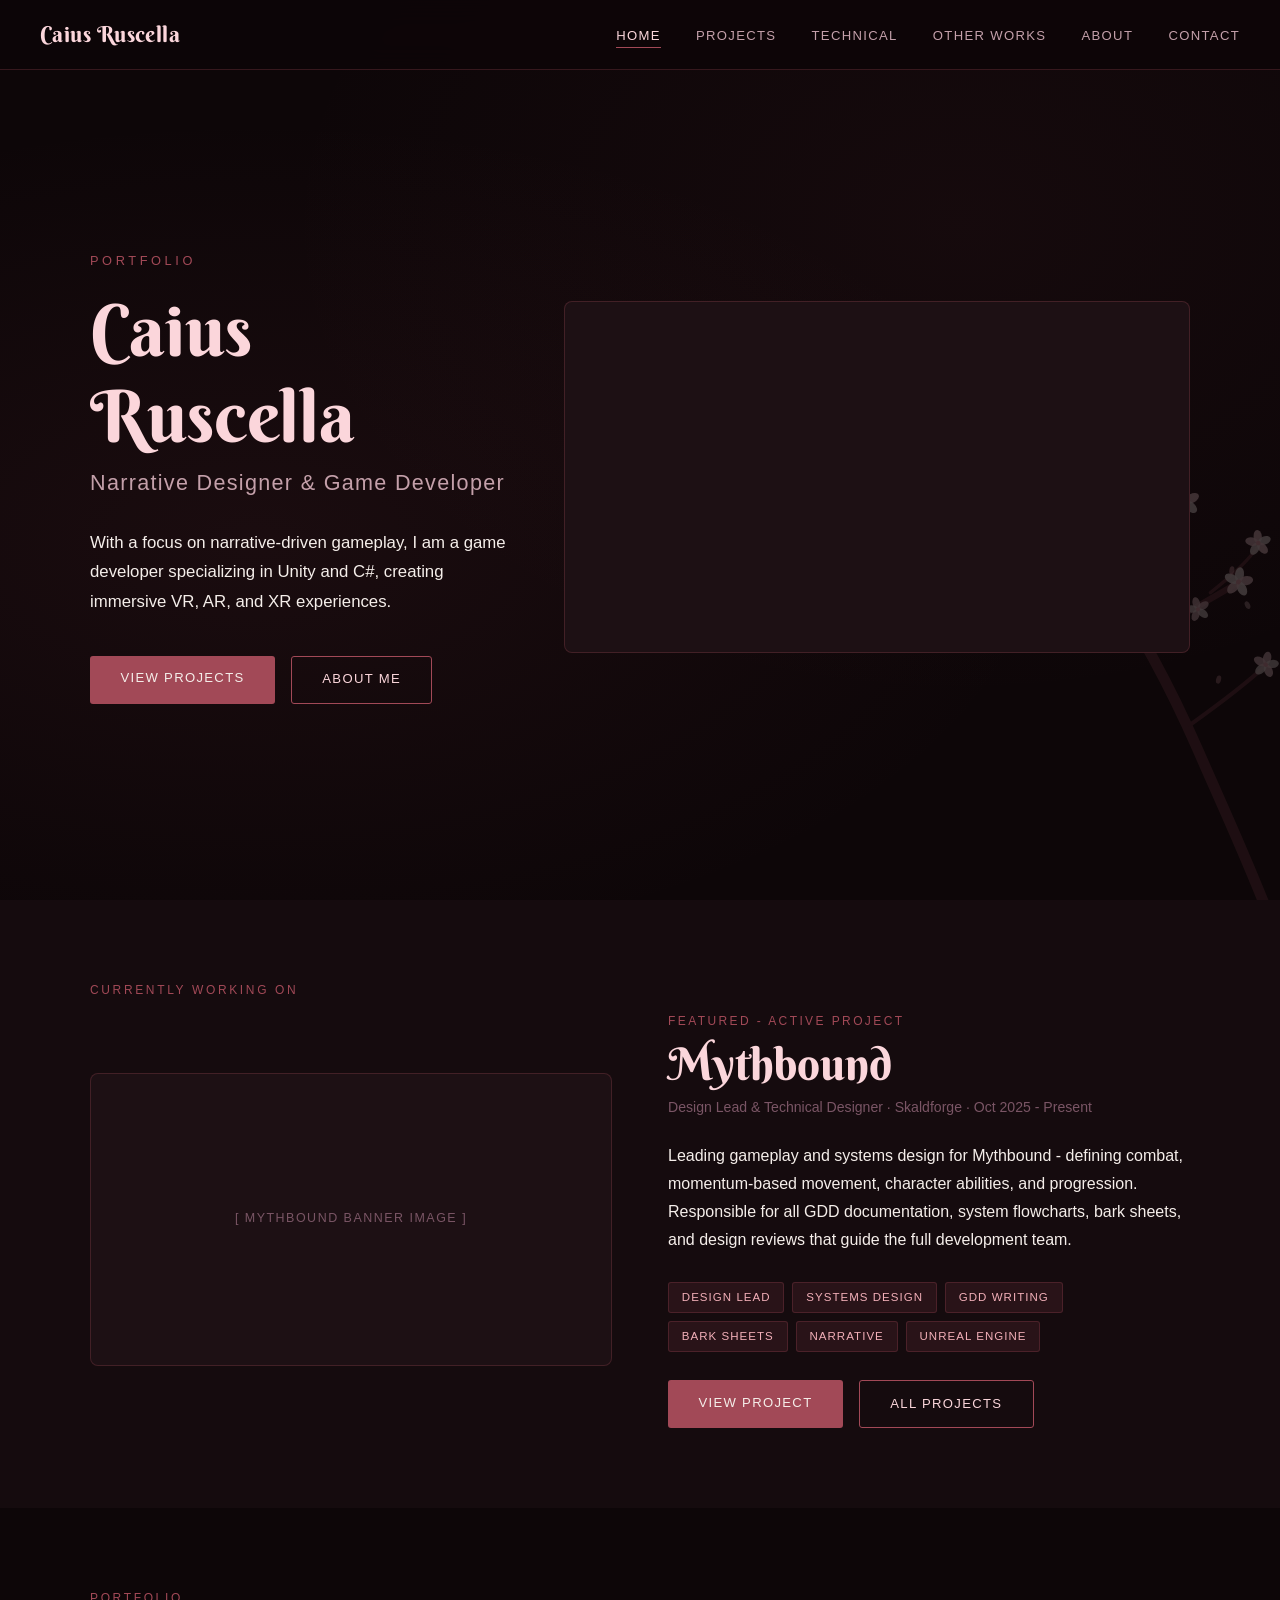
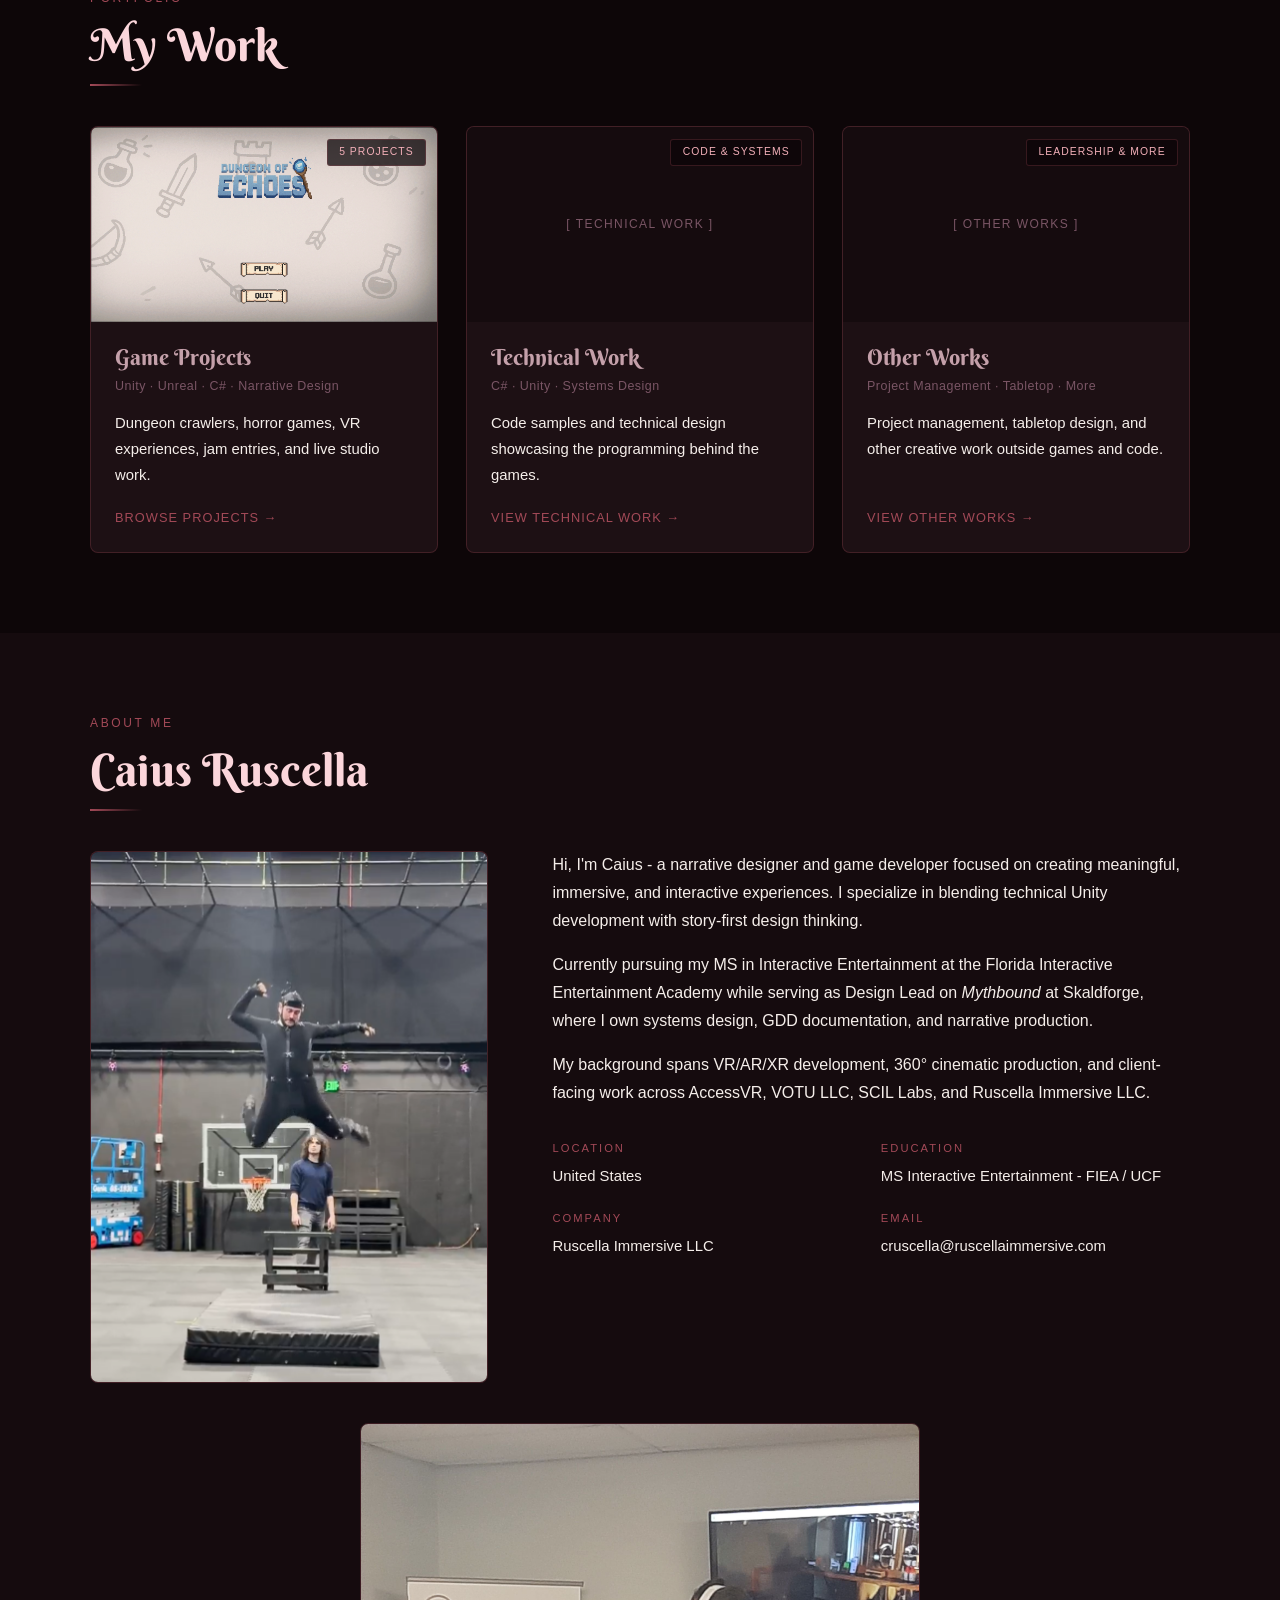
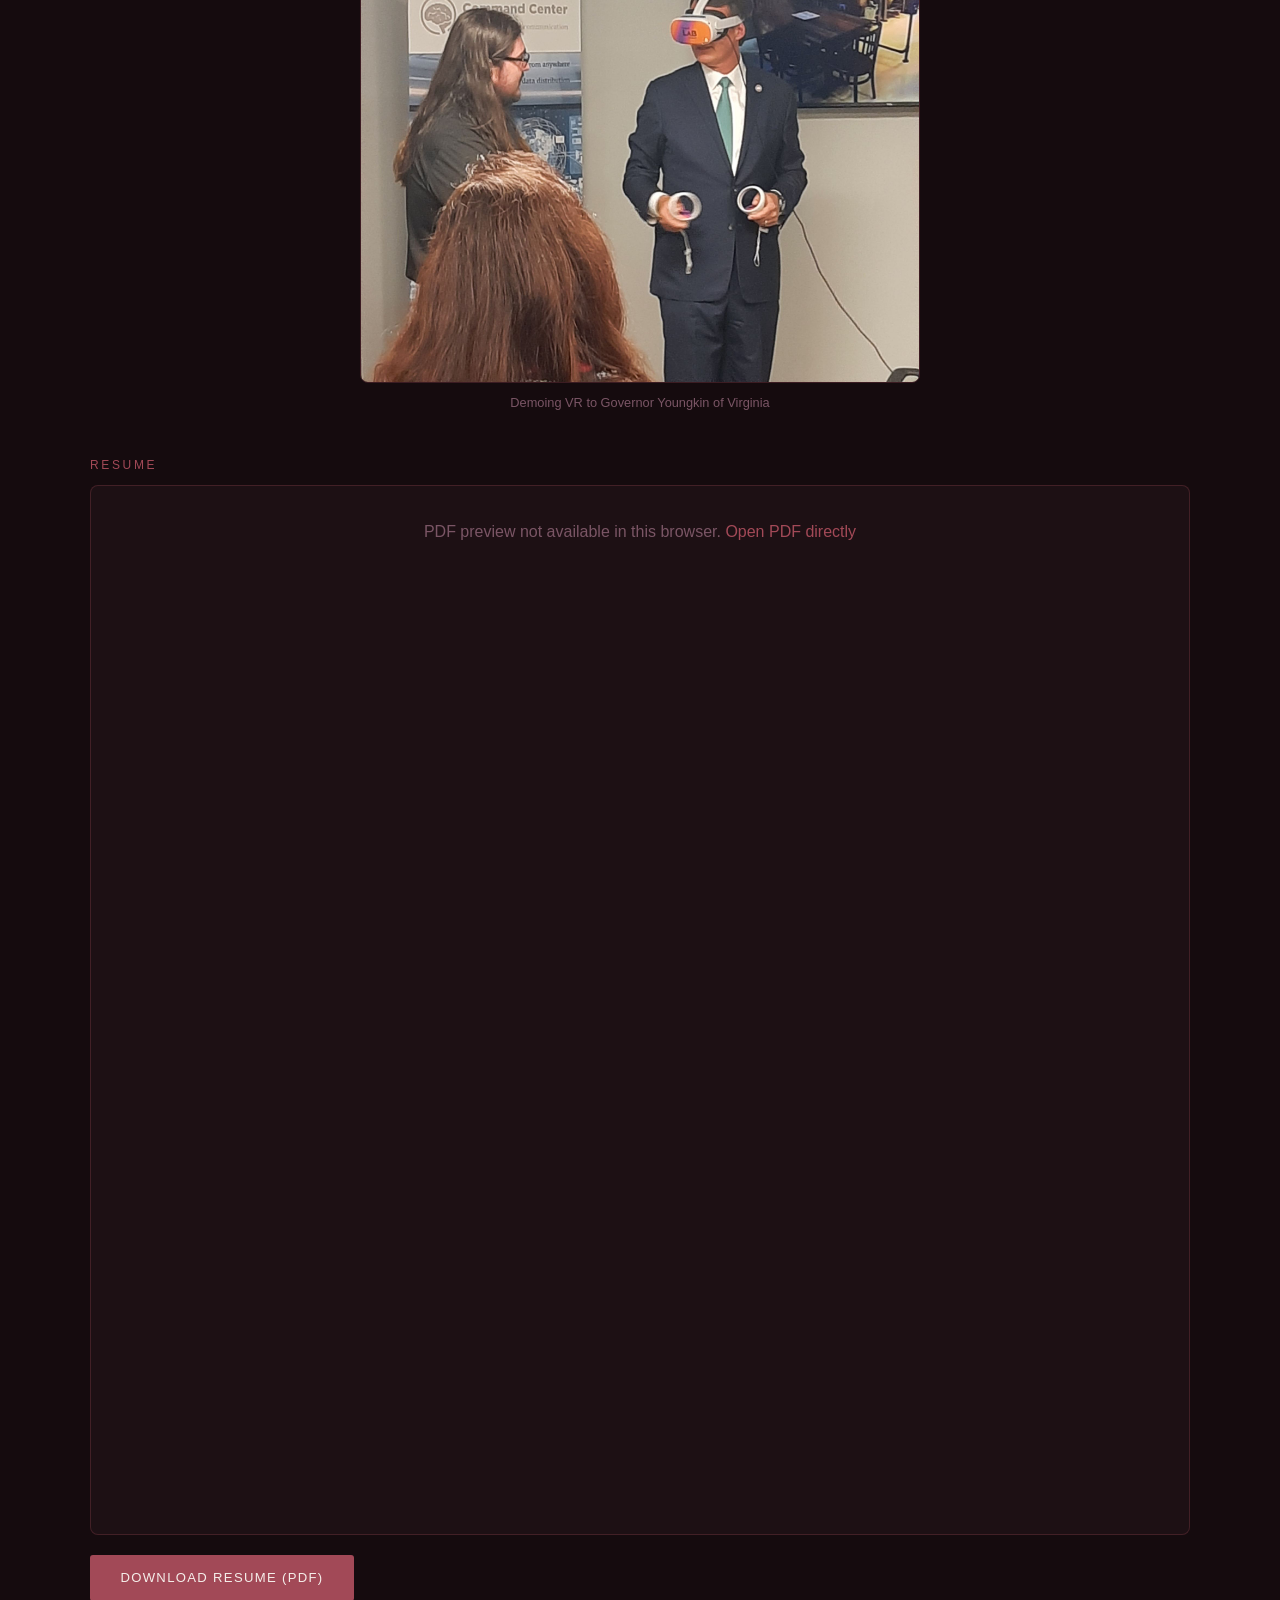
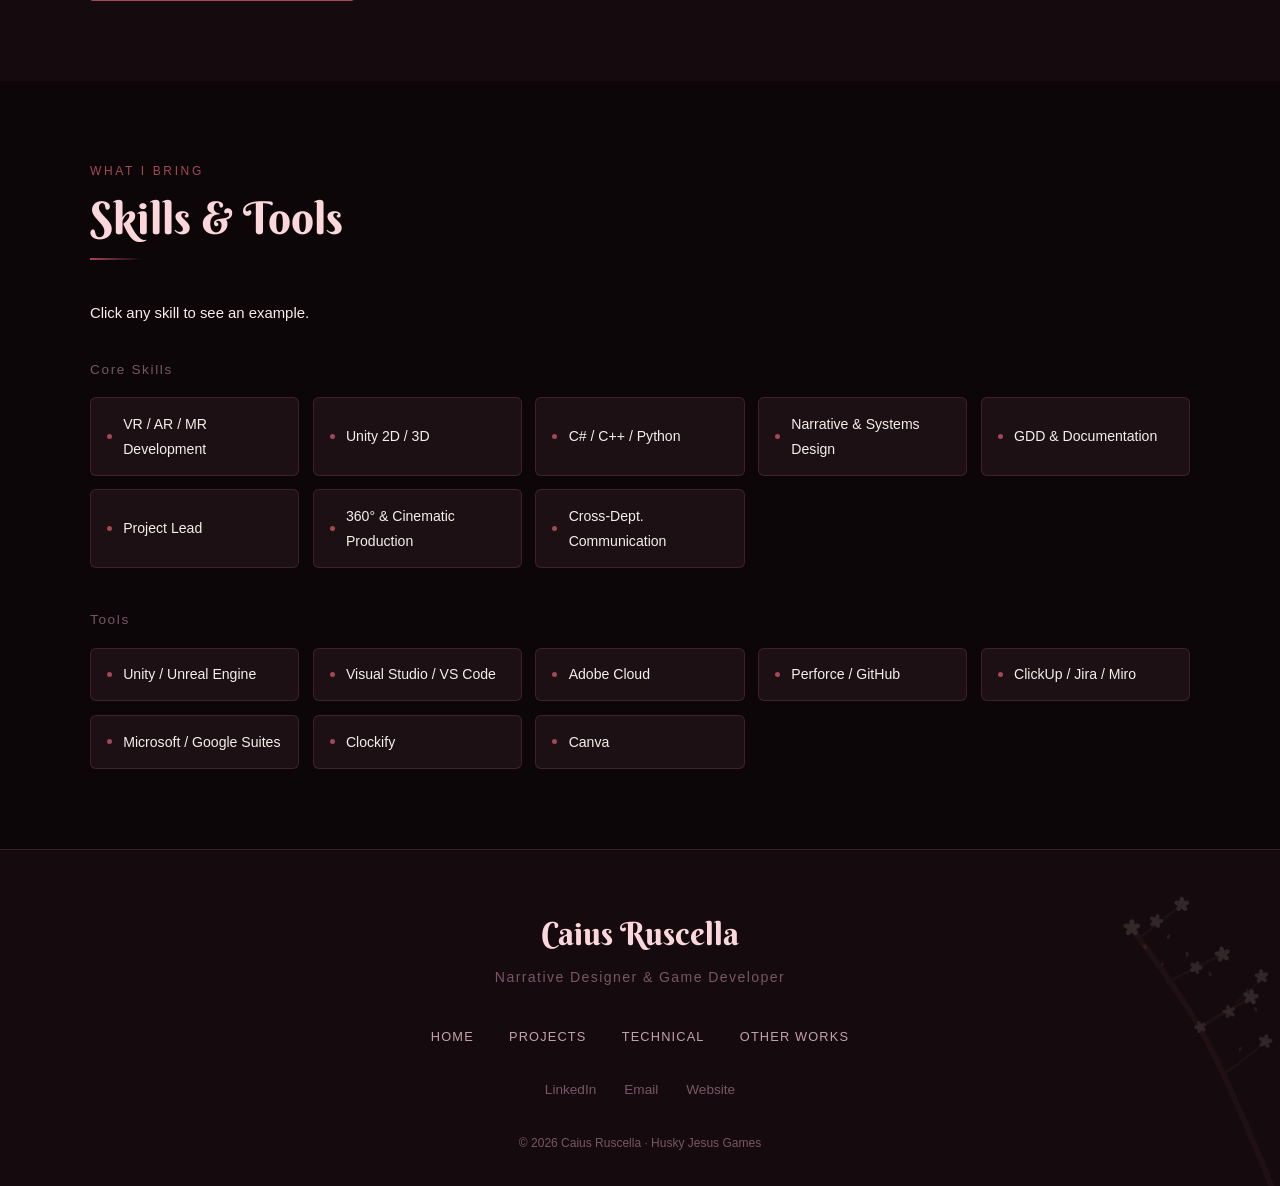
==== commit e5d5db56: "UI polish pass: trailers, resume, text sizes, copyright, skill colors - Remove top trailer slot from" ====
--- a/index.html
+++ b/index.html
@@ -226,23 +226,23 @@
           <img src="images/MeWGovenor.jpg" alt="Caius Ruscella demoing VR to the Governor of Virginia"
                style="width:100%;max-width:560px;border-radius:8px;border:1px solid var(--border);display:block;margin:0 auto;"/>
           <p style="text-align:center;font-size:.8rem;color:var(--text-muted);margin-top:.6rem;">
-            Demoing VR to the Governor of Virginia
+            Demoing VR to Governor Youngkin of Virginia
           </p>
         </div>
 
         <!-- Embedded Resume -->
         <div class="resume-embed" data-reveal>
           <p class="section__label" style="margin-top:0;">Resume</p>
-          <div style="display:flex;gap:1rem;margin-bottom:1.25rem;flex-wrap:wrap;">
-            <a href="images/Caius%20Ruscella%20Resume.pdf" target="_blank" rel="noopener" class="btn btn--primary">Download Resume (PDF)</a>
-          </div>
           <div class="resume-embed__frame">
             <object data="images/Caius%20Ruscella%20Resume.pdf" type="application/pdf">
               <p style="color:var(--text-muted);text-align:center;padding:2rem;">
                 PDF preview not available in this browser.
-                <a href="resume/Caius-Ruscella-Resume.pdf" target="_blank" rel="noopener" style="color:var(--rose);">Open PDF directly</a>
+                <a href="images/Caius%20Ruscella%20Resume.pdf" target="_blank" rel="noopener" style="color:var(--rose);">Open PDF directly</a>
               </p>
             </object>
+          </div>
+          <div style="display:flex;gap:1rem;margin-top:1.25rem;flex-wrap:wrap;">
+            <a href="images/Caius%20Ruscella%20Resume.pdf" target="_blank" rel="noopener" class="btn btn--primary">Download Resume (PDF)</a>
           </div>
         </div>
 
@@ -255,7 +255,7 @@
         <p class="section__label" data-reveal>What I Bring</p>
         <h2 class="section__title" data-reveal data-delay="1">Skills &amp; Tools</h2>
         <div class="section__divider" data-reveal data-delay="2"></div>
-        <p style="font-size:.82rem;color:var(--text-muted);margin-bottom:2rem;" data-reveal>
+        <p style="font-size:.93rem;color:var(--text-primary);margin-bottom:2rem;" data-reveal>
           Click any skill to see an example.
         </p>
 
@@ -307,7 +307,7 @@
       <a href="https://www.caiusruscella.dev">Website</a>
     </div>
 
-    <p class="footer__copy">&copy; 2025 Caius Ruscella · Husky Jesus Games</p>
+    <p class="footer__copy">&copy; 2026 Caius Ruscella · Husky Jesus Games</p>
   </footer>
 
   <script src="js/main.js"></script>
--- a/css/style.css
+++ b/css/style.css
@@ -267,7 +267,7 @@
   position: relative; z-index: 2;
   max-width: var(--max-width); margin: 0 auto; width: 100%;
   display: grid;
-  grid-template-columns: 1fr 1fr;
+  grid-template-columns: 0.8fr 1.2fr;
   gap: 3.5rem;
   align-items: center;
 }
@@ -410,7 +410,7 @@
   padding: 0.85rem 1rem;
   background: var(--bg-card);
   border: 1px solid var(--border); border-radius: 6px;
-  font-size: 0.88rem; color: var(--text-secondary);
+  font-size: 0.88rem; color: var(--text-primary);
   transition: border-color 0.2s, color 0.2s;
 }
 .skill-item:hover { border-color: var(--rose); color: var(--pink-light); }
@@ -507,7 +507,7 @@
 /* ── Resume Embed ───────────────────────────────────────────── */
 .resume-embed { margin-top: 2.5rem; }
 .resume-embed__frame {
-  width: 100%; height: 680px;
+  width: 100%; height: 1050px;
   border: 1px solid var(--border); border-radius: 8px;
   overflow: hidden; background: var(--bg-card);
 }
@@ -605,7 +605,7 @@
 .project-main__back:hover { color: var(--pink-light); }
 
 .project-main__title   { color: var(--pink-light); margin-bottom: 0.35rem; }
-.project-main__meta    { font-size: 0.82rem; color: var(--text-muted); letter-spacing: 0.04em; margin-bottom: 1.5rem; }
+.project-main__meta    { font-size: 0.93rem; color: var(--text-muted); letter-spacing: 0.04em; margin-bottom: 1.5rem; }
 .project-main__desc    { color: var(--text-primary); margin-bottom: 2rem; }
 
 .project-section-label {
@@ -721,7 +721,7 @@
   .hero__ctas .btn { text-align: center; }
   .about__details  { grid-template-columns: 1fr; }
   .project-gallery { grid-template-columns: 1fr; }
-  .resume-embed__frame { height: 500px; }
+  .resume-embed__frame { height: 720px; }
   .nav             { padding: 0 1.25rem; }
   .nav__mobile a   { padding: 0.9rem 1.25rem; }
 }
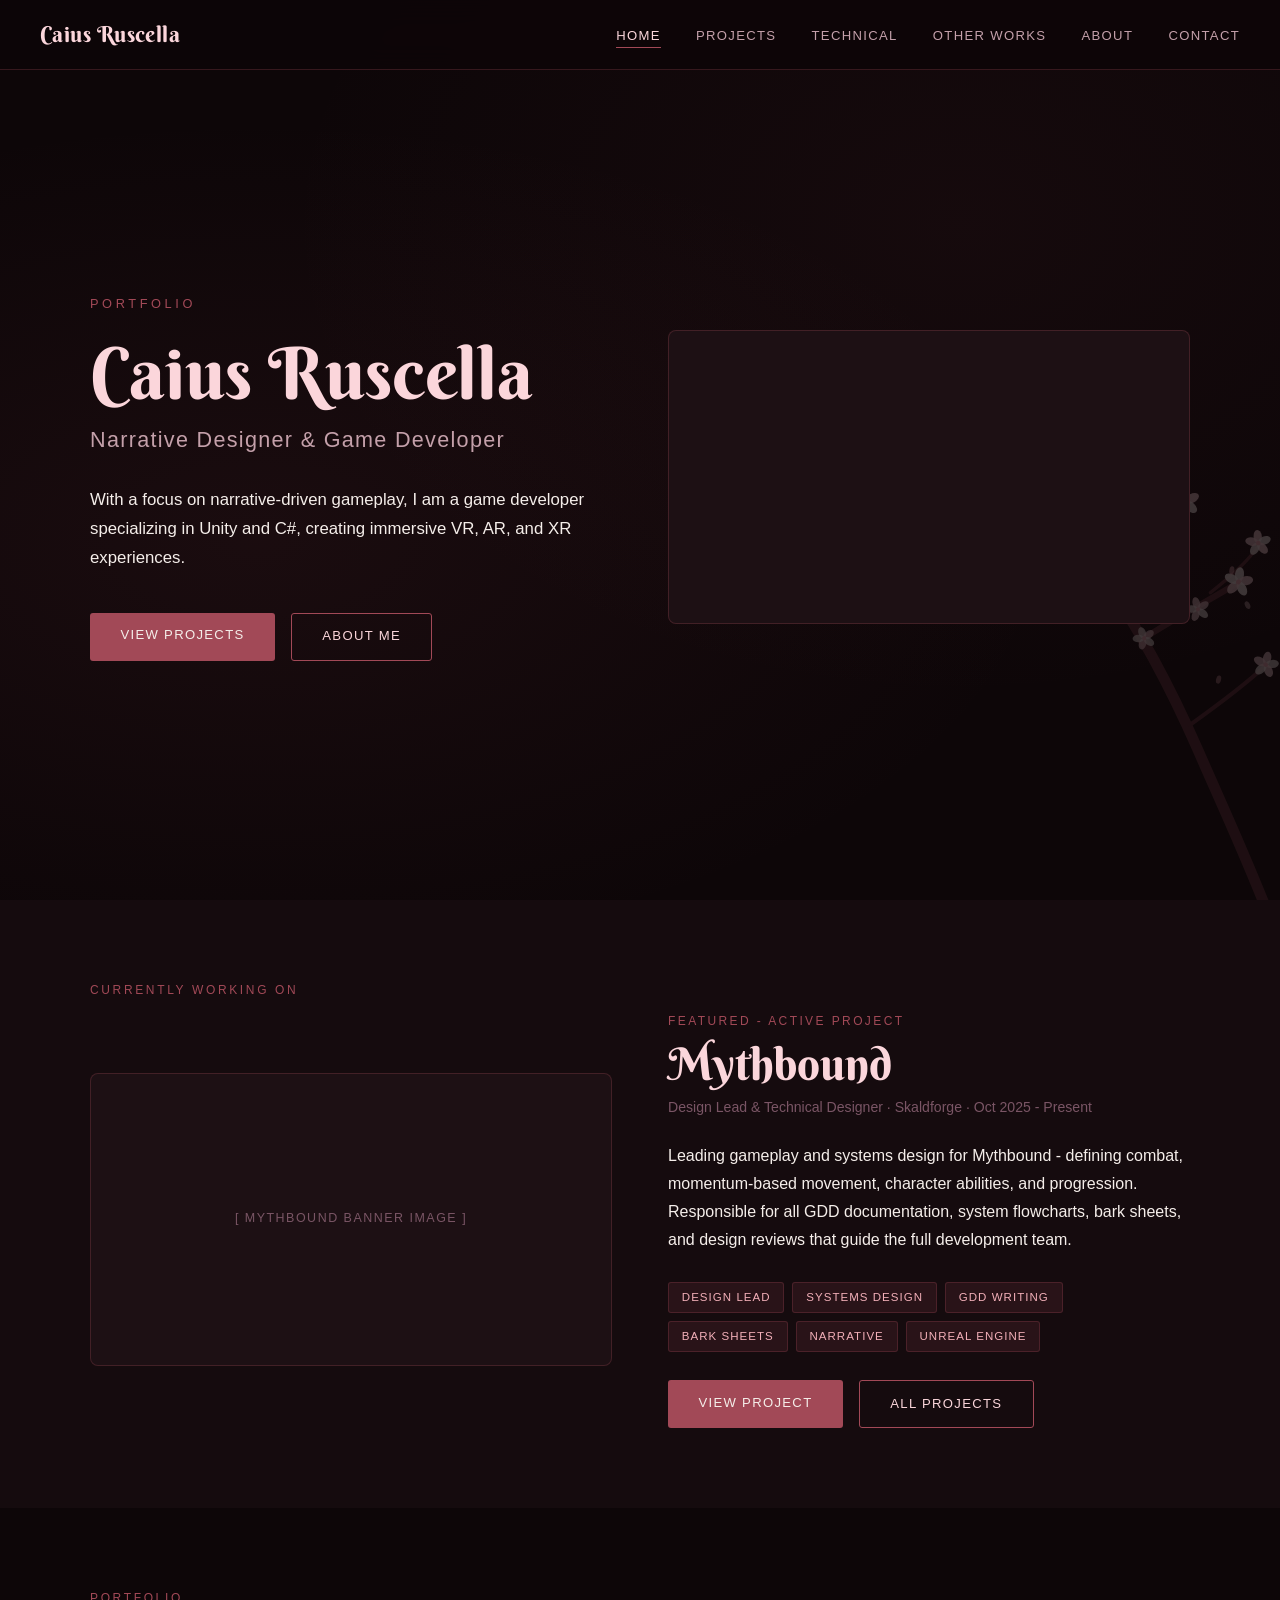
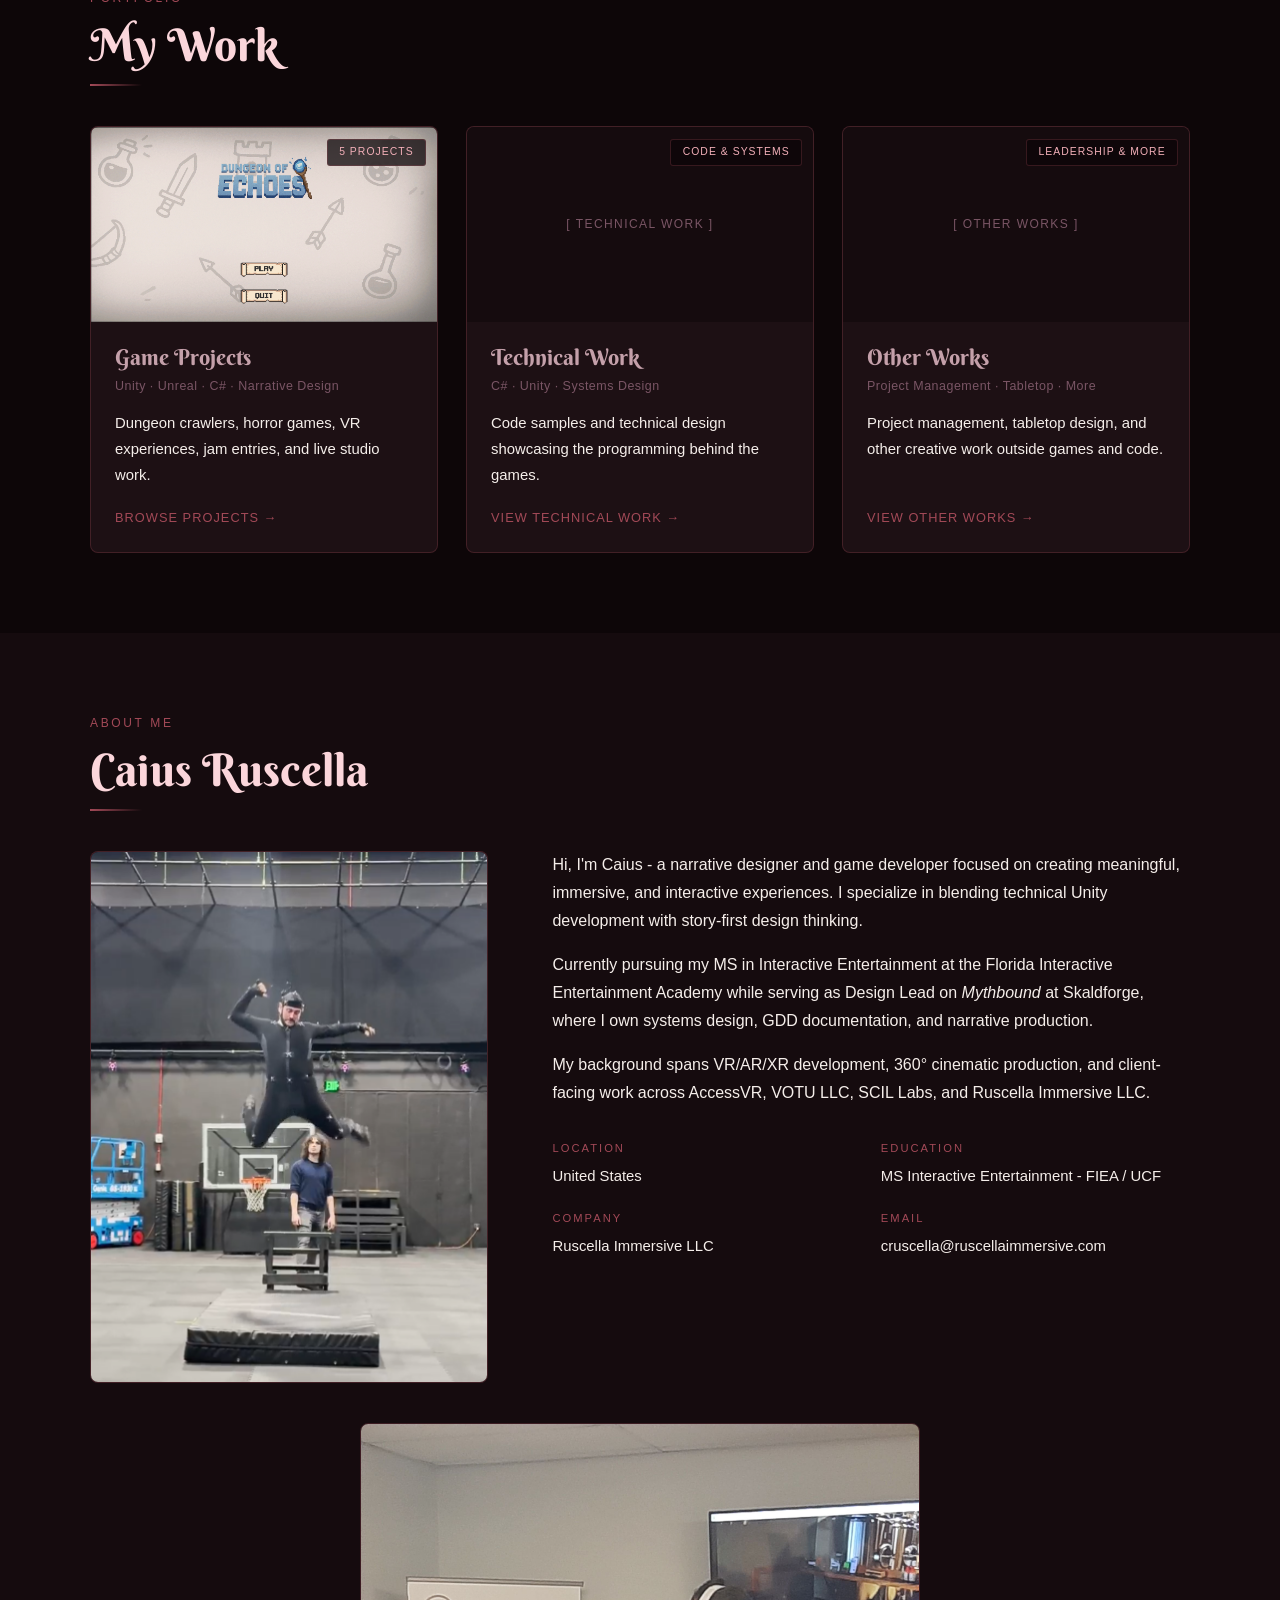
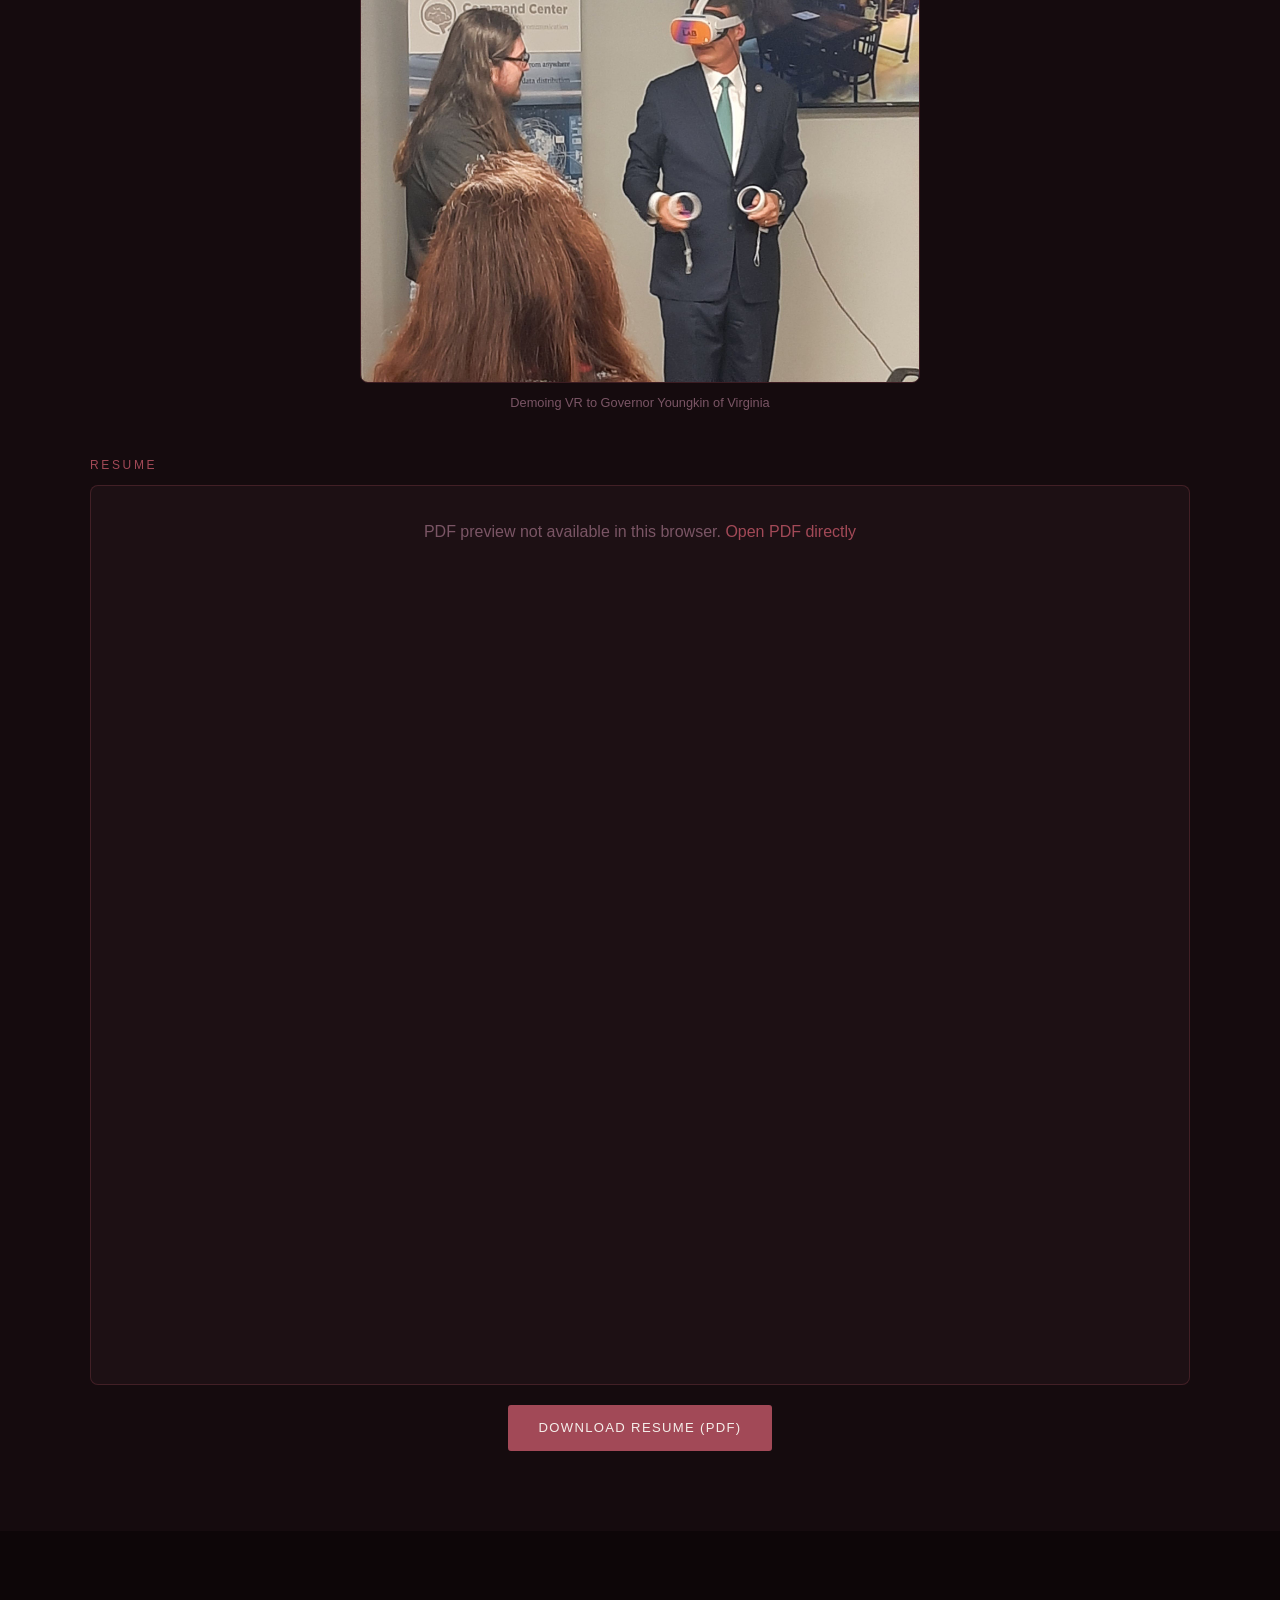
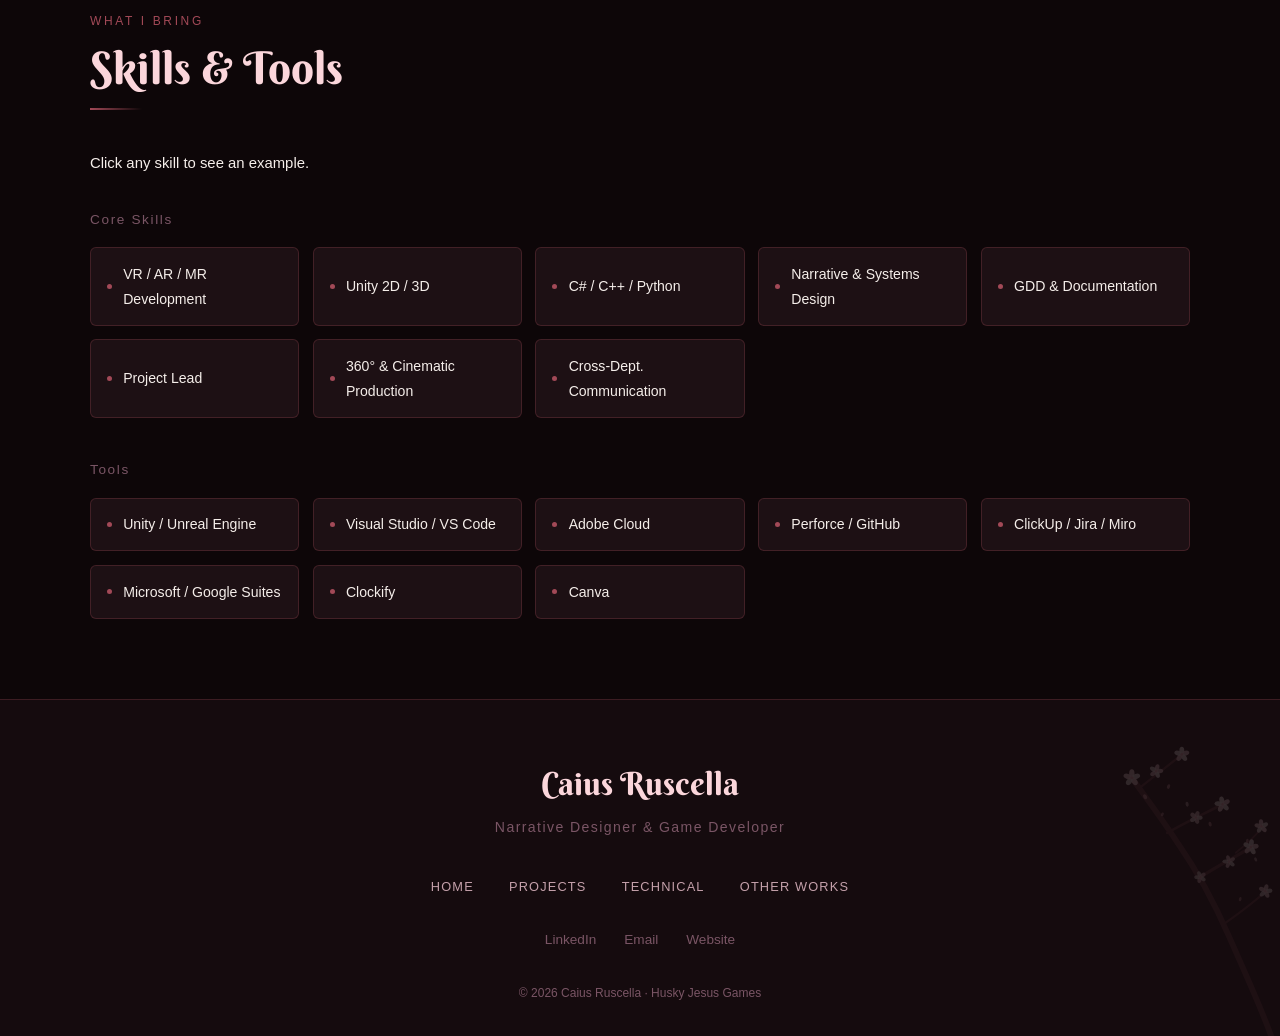
==== commit 1c7a2079: "Polish: center resume button, bigger meta text, remove dates from project meta lines Co-Authored-By:" ====
--- a/index.html
+++ b/index.html
@@ -241,7 +241,7 @@
               </p>
             </object>
           </div>
-          <div style="display:flex;gap:1rem;margin-top:1.25rem;flex-wrap:wrap;">
+          <div style="display:flex;gap:1rem;margin-top:1.25rem;flex-wrap:wrap;justify-content:center;">
             <a href="images/Caius%20Ruscella%20Resume.pdf" target="_blank" rel="noopener" class="btn btn--primary">Download Resume (PDF)</a>
           </div>
         </div>
--- a/css/style.css
+++ b/css/style.css
@@ -267,7 +267,7 @@
   position: relative; z-index: 2;
   max-width: var(--max-width); margin: 0 auto; width: 100%;
   display: grid;
-  grid-template-columns: 0.8fr 1.2fr;
+  grid-template-columns: 1fr 1fr;
   gap: 3.5rem;
   align-items: center;
 }
@@ -507,7 +507,7 @@
 /* ── Resume Embed ───────────────────────────────────────────── */
 .resume-embed { margin-top: 2.5rem; }
 .resume-embed__frame {
-  width: 100%; height: 1050px;
+  width: 100%; height: 900px;
   border: 1px solid var(--border); border-radius: 8px;
   overflow: hidden; background: var(--bg-card);
 }
@@ -570,7 +570,7 @@
   color: var(--text-muted); font-size: 0.8rem;
   letter-spacing: 0.1em; text-transform: uppercase; text-align: center; padding: 2rem;
 }
-.skill-modal__desc { color: var(--text-secondary); font-size: 0.93rem; }
+.skill-modal__desc { color: var(--text-primary); font-size: 0.93rem; }
 .skill-modal__close {
   position: absolute; top: 1rem; right: 1.5rem;
   background: none; border: none; cursor: pointer;
@@ -591,7 +591,7 @@
 
 .project-layout {
   max-width: var(--max-width); margin: 0 auto;
-  padding: 3.5rem 2rem 5rem;
+  padding: calc(var(--nav-h) + 3.5rem) 2rem 5rem;
   display: grid; grid-template-columns: 1fr 310px;
   gap: 4rem; align-items: start;
 }
@@ -605,7 +605,7 @@
 .project-main__back:hover { color: var(--pink-light); }
 
 .project-main__title   { color: var(--pink-light); margin-bottom: 0.35rem; }
-.project-main__meta    { font-size: 0.93rem; color: var(--text-muted); letter-spacing: 0.04em; margin-bottom: 1.5rem; }
+.project-main__meta    { font-size: 1.05rem; color: var(--text-muted); letter-spacing: 0.04em; margin-bottom: 1.5rem; }
 .project-main__desc    { color: var(--text-primary); margin-bottom: 2rem; }
 
 .project-section-label {
@@ -721,7 +721,7 @@
   .hero__ctas .btn { text-align: center; }
   .about__details  { grid-template-columns: 1fr; }
   .project-gallery { grid-template-columns: 1fr; }
-  .resume-embed__frame { height: 720px; }
+  .resume-embed__frame { height: 640px; }
   .nav             { padding: 0 1.25rem; }
   .nav__mobile a   { padding: 0.9rem 1.25rem; }
 }
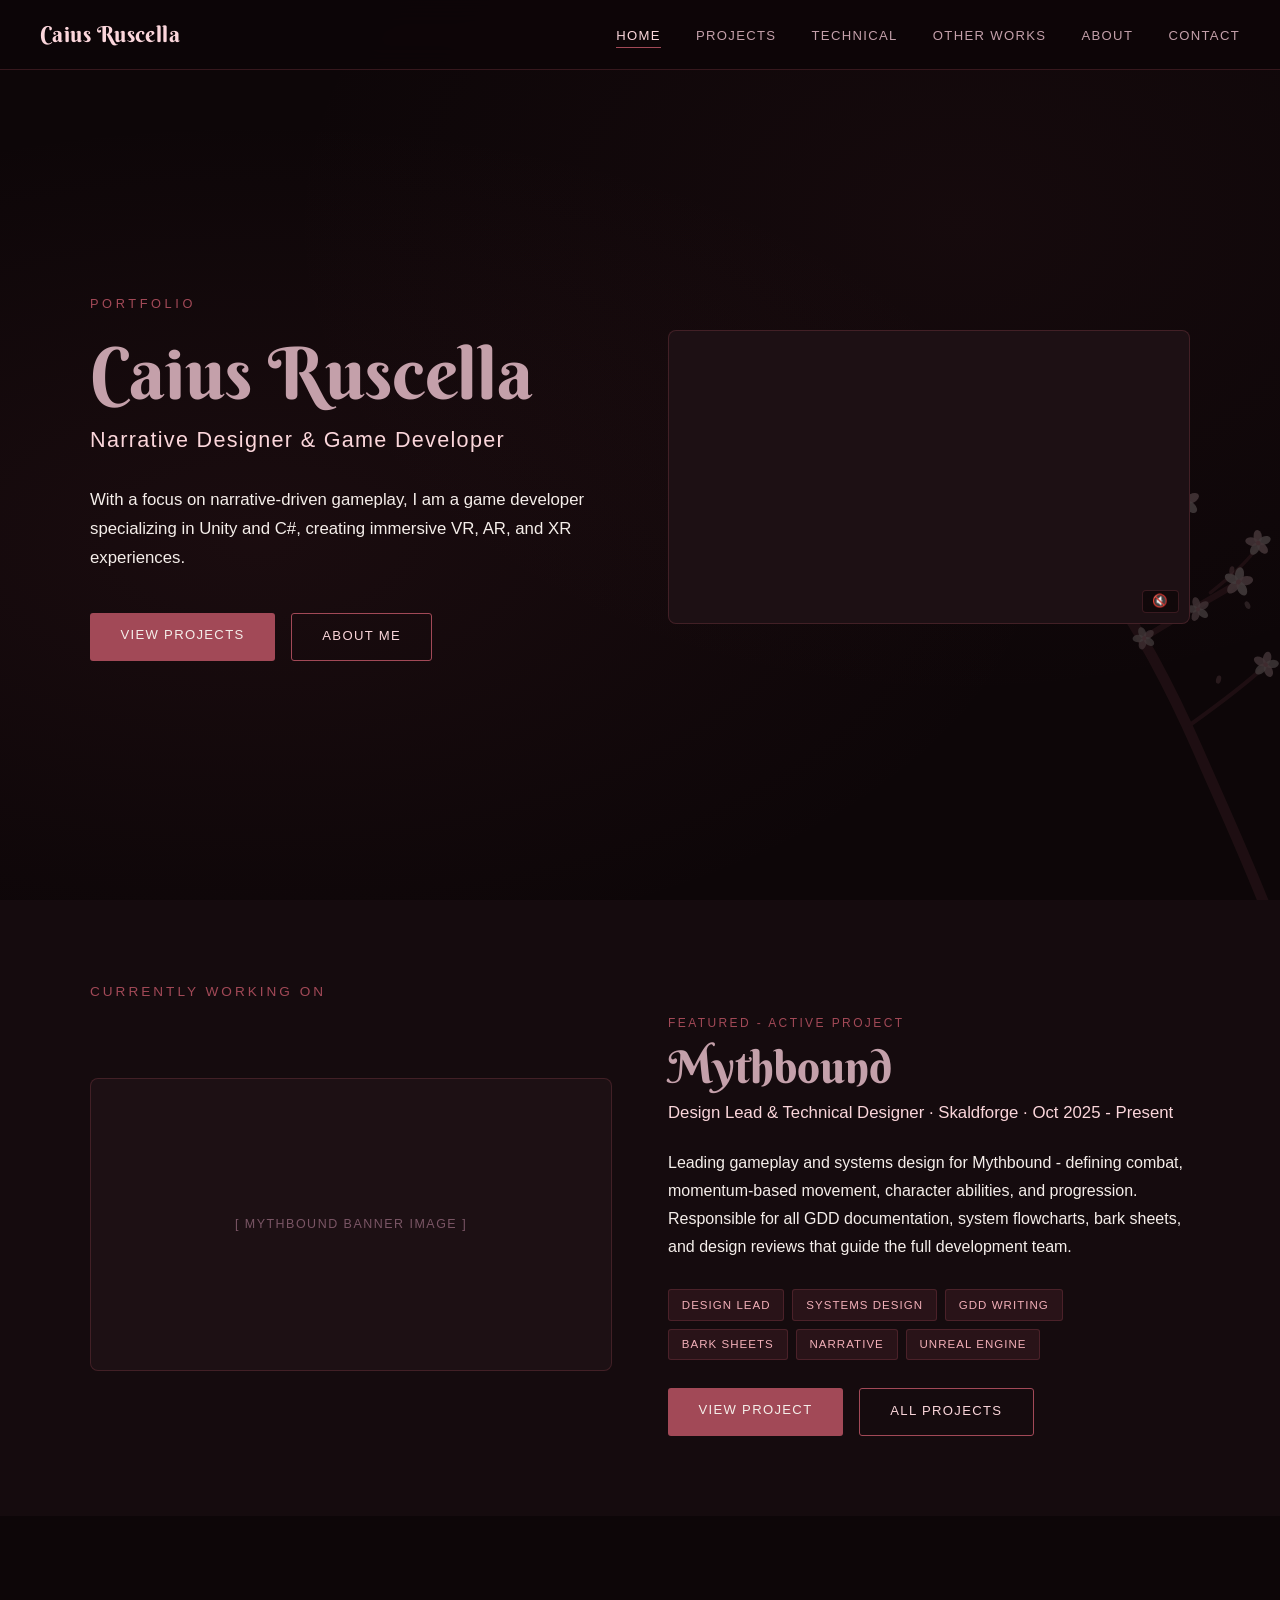
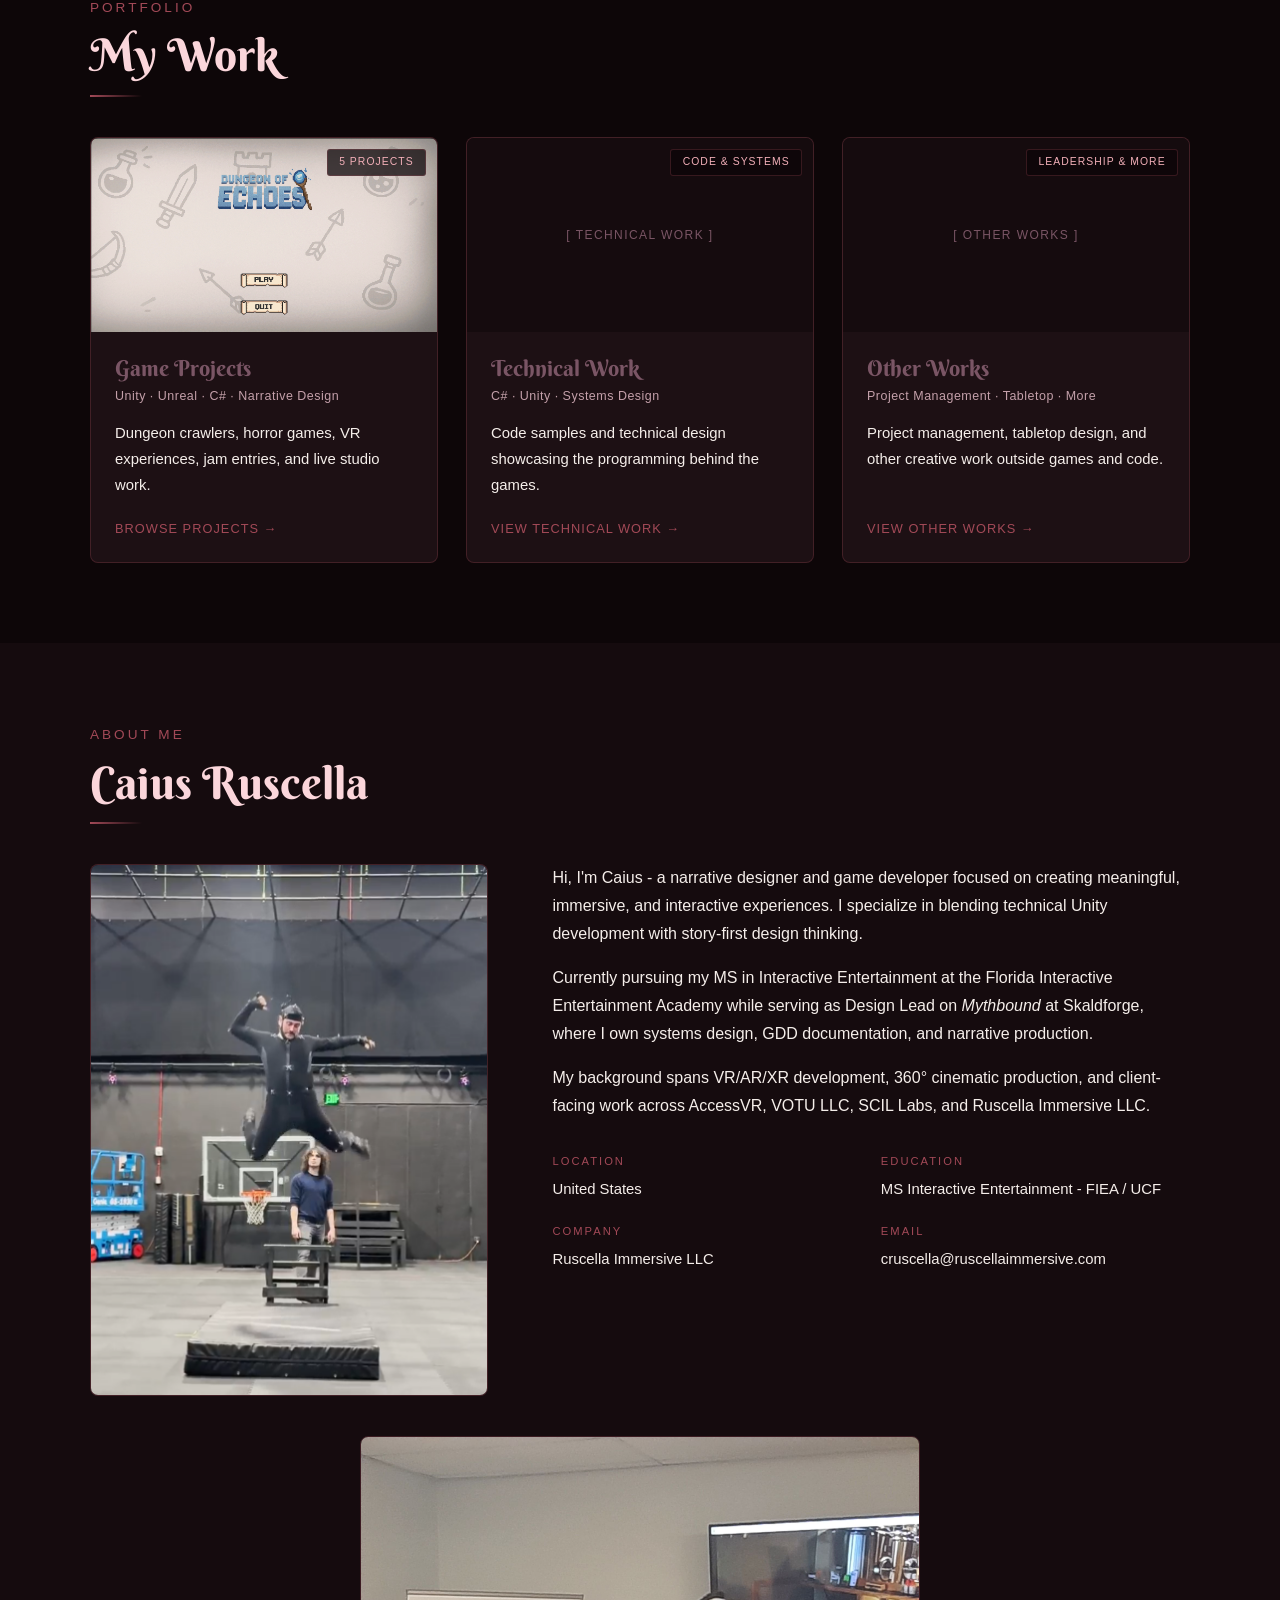
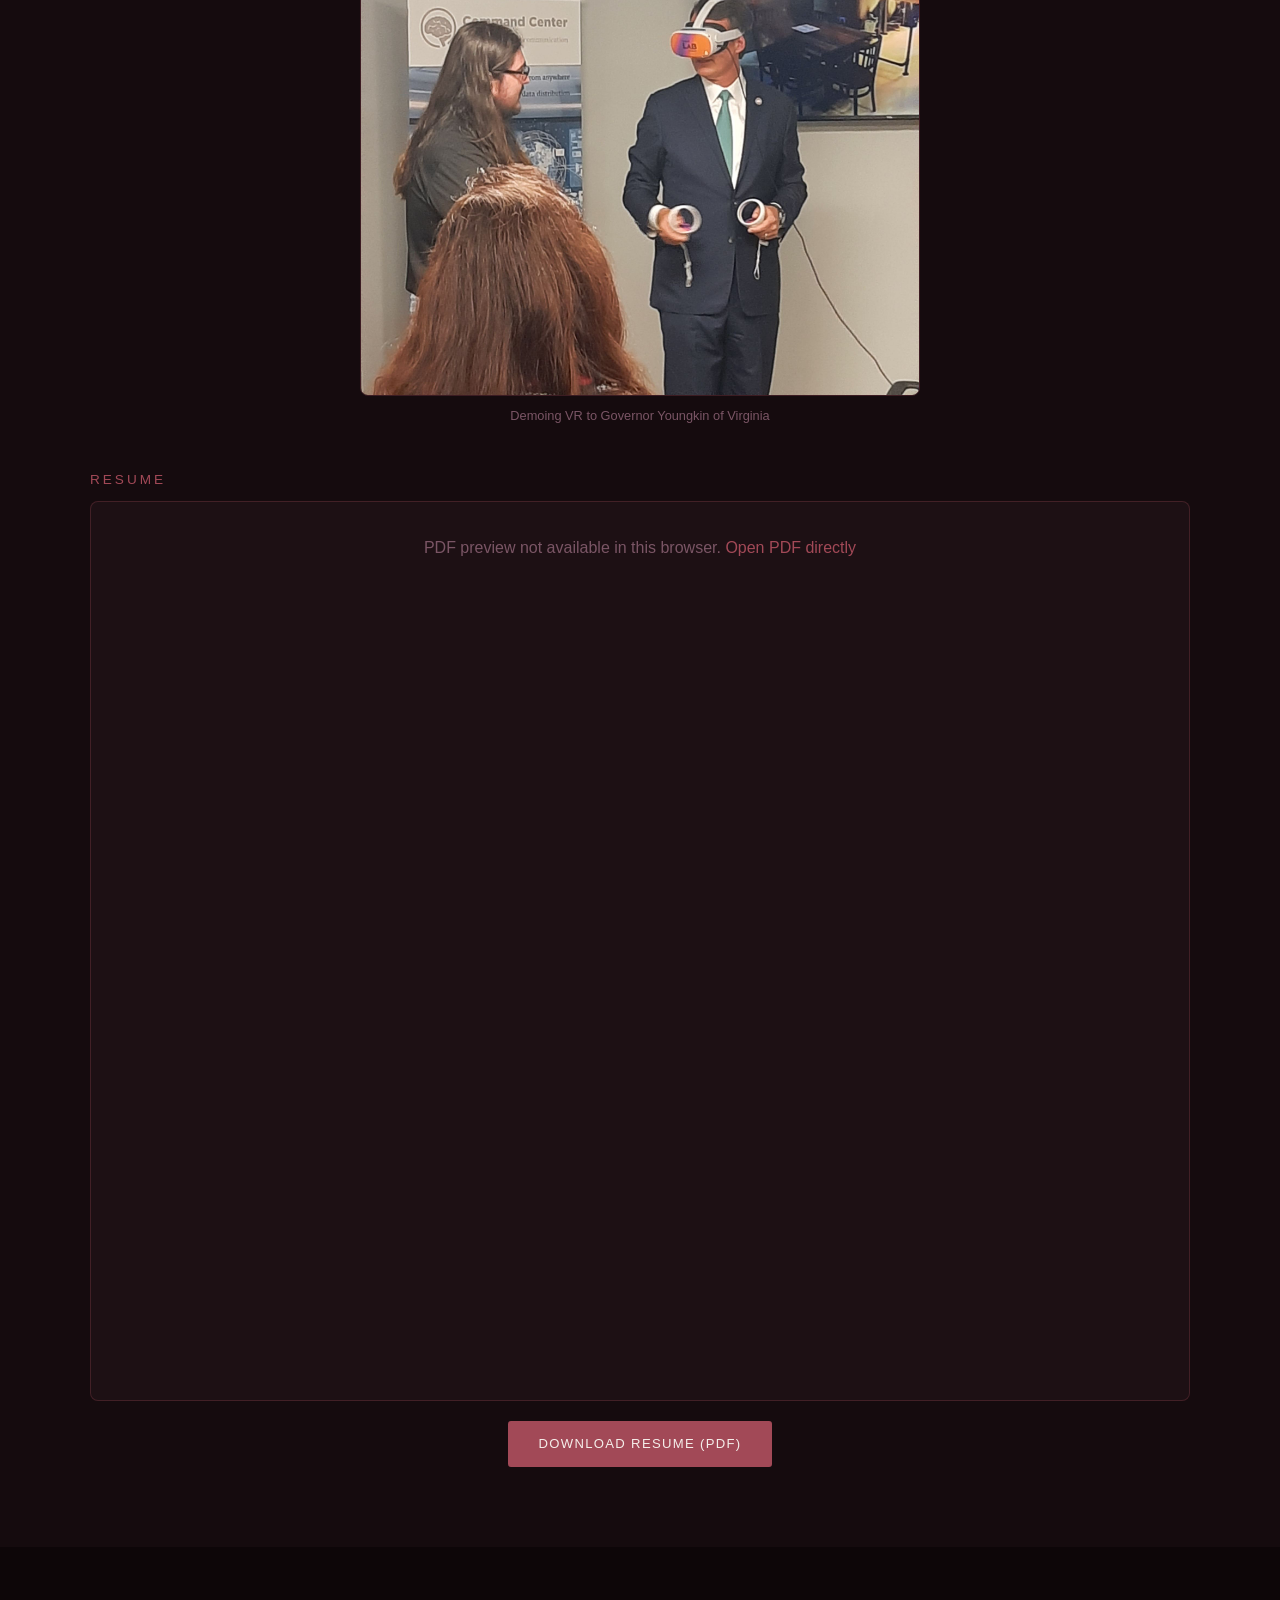
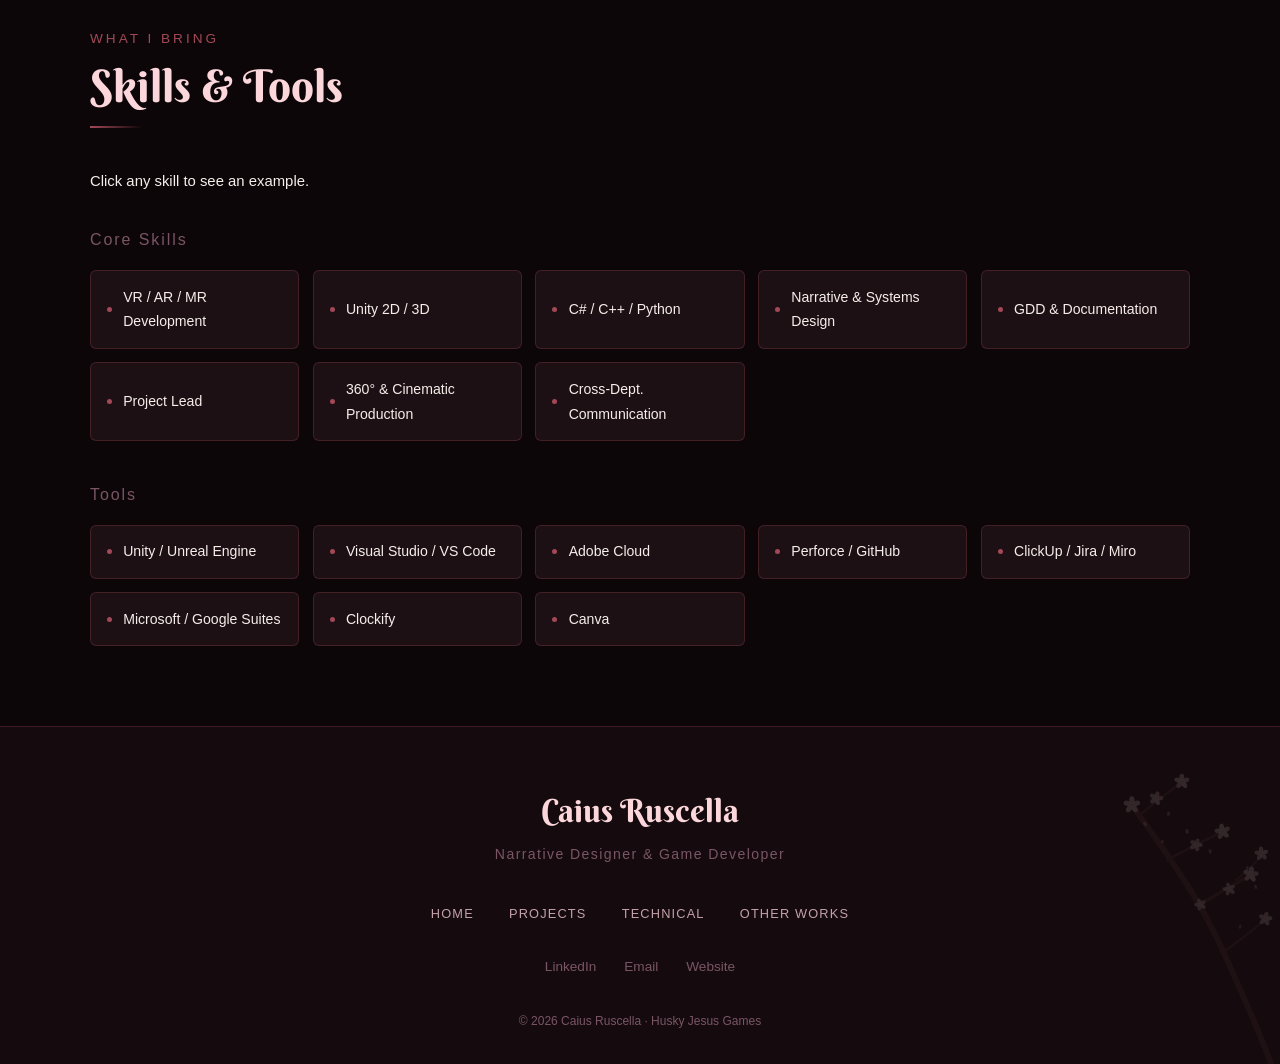
==== commit 63b459f7: "UI pass: color swap, legibility, Â fixes, mute button, PDF panel, label sizing - Swap title/meta col" ====
--- a/index.html
+++ b/index.html
@@ -234,7 +234,7 @@
         <div class="resume-embed" data-reveal>
           <p class="section__label" style="margin-top:0;">Resume</p>
           <div class="resume-embed__frame">
-            <object data="images/Caius%20Ruscella%20Resume.pdf" type="application/pdf">
+            <object data="images/Caius%20Ruscella%20Resume.pdf#toolbar=0&navpanes=0" type="application/pdf">
               <p style="color:var(--text-muted);text-align:center;padding:2rem;">
                 PDF preview not available in this browser.
                 <a href="images/Caius%20Ruscella%20Resume.pdf" target="_blank" rel="noopener" style="color:var(--rose);">Open PDF directly</a>
@@ -259,7 +259,7 @@
           Click any skill to see an example.
         </p>
 
-        <p class="section__label" style="letter-spacing:.12em;text-transform:none;font-size:.85rem;color:var(--text-muted);margin-bottom:1rem;" data-reveal>Core Skills</p>
+        <p class="section__label" style="letter-spacing:.12em;text-transform:none;font-size:1rem;color:var(--text-muted);margin-bottom:1rem;" data-reveal>Core Skills</p>
         <div class="skills-grid" style="margin-bottom:2.5rem;">
           <div class="skill-item" data-reveal data-delay="1">VR / AR / MR Development</div>
           <div class="skill-item" data-reveal data-delay="2">Unity 2D / 3D</div>
@@ -271,7 +271,7 @@
           <div class="skill-item" data-reveal data-delay="4">Cross-Dept. Communication</div>
         </div>
 
-        <p class="section__label" style="letter-spacing:.12em;text-transform:none;font-size:.85rem;color:var(--text-muted);margin-bottom:1rem;" data-reveal>Tools</p>
+        <p class="section__label" style="letter-spacing:.12em;text-transform:none;font-size:1rem;color:var(--text-muted);margin-bottom:1rem;" data-reveal>Tools</p>
         <div class="skills-grid">
           <div class="skill-item" data-reveal data-delay="1">Unity / Unreal Engine</div>
           <div class="skill-item" data-reveal data-delay="2">Visual Studio / VS Code</div>
--- a/css/style.css
+++ b/css/style.css
@@ -194,7 +194,7 @@
 
 .section__label {
   font-family: var(--font-body);
-  font-size: 0.75rem; letter-spacing: 0.22em; text-transform: uppercase;
+  font-size: 0.85rem; letter-spacing: 0.22em; text-transform: uppercase;
   color: var(--rose); margin-bottom: 0.6rem;
 }
 .section__title { margin-bottom: 0.75rem; }
@@ -279,6 +279,7 @@
   border-radius: 8px;
   overflow: hidden;
   display: flex; align-items: center; justify-content: center;
+  position: relative;
 }
 .hero__media iframe,
 .hero__media video { width: 100%; height: 100%; border: none; display: block; }
@@ -293,11 +294,11 @@
   font-size: 0.8rem; letter-spacing: 0.28em; text-transform: uppercase;
   color: var(--rose); margin-bottom: 0.9rem;
 }
-.hero__name   { color: var(--pink-light); margin-bottom: 0.3rem; }
+.hero__name   { color: var(--text-secondary); margin-bottom: 0.3rem; }
 .hero__title  {
   font-family: var(--font-body);
   font-size: clamp(1rem, 2.5vw, 1.35rem);
-  color: var(--text-secondary); letter-spacing: 0.06em;
+  color: var(--pink-light); letter-spacing: 0.06em;
   margin-bottom: 1.6rem;
 }
 .hero__bio {
@@ -328,8 +329,8 @@
   font-size: 0.75rem; letter-spacing: 0.2em; text-transform: uppercase;
   color: var(--rose); margin-bottom: 0.4rem;
 }
-.featured__name   { color: var(--pink-light); margin-bottom: 0.2rem; }
-.featured__role   { font-size: 0.88rem; color: var(--text-muted); margin-bottom: 1.4rem; }
+.featured__name   { color: var(--text-secondary); margin-bottom: 0.2rem; }
+.featured__role   { font-size: 1.05rem; color: var(--pink-light); margin-bottom: 1.4rem; }
 .featured__desc   { color: var(--text-primary); margin-bottom: 1.75rem; }
 .featured__tags   { display: flex; flex-wrap: wrap; gap: 0.5rem; margin-bottom: 1.75rem; }
 
@@ -393,8 +394,8 @@
 }
 
 .card__body   { padding: 1.4rem 1.5rem; flex: 1; display: flex; flex-direction: column; }
-.card__title  { font-family: var(--font-display); font-size: 1.4rem; color: var(--text-secondary); margin-bottom: 0.3rem; }
-.card__meta   { font-size: 0.78rem; color: var(--text-muted); letter-spacing: 0.04em; margin-bottom: 0.75rem; }
+.card__title  { font-family: var(--font-display); font-size: 1.4rem; color: var(--text-muted); margin-bottom: 0.3rem; }
+.card__meta   { font-size: 0.78rem; color: var(--text-secondary); letter-spacing: 0.04em; margin-bottom: 0.75rem; }
 .card__desc   { font-size: 0.93rem; color: var(--text-primary); flex: 1; margin-bottom: 1.2rem; }
 .card__link   { font-size: 0.8rem; color: var(--rose); letter-spacing: 0.08em; text-transform: uppercase; transition: color 0.2s; }
 .card__link:hover { color: var(--pink-light); }
@@ -513,6 +514,22 @@
 }
 .resume-embed__frame object,
 .resume-embed__frame iframe { width: 100%; height: 100%; border: none; display: block; }
+
+/* ── Video Mute Button ──────────────────────────────────────── */
+.video-mute-btn {
+  position: absolute; bottom: 0.6rem; right: 0.6rem; z-index: 10;
+  background: rgba(13, 6, 8, 0.72);
+  border: 1px solid var(--border);
+  border-radius: 4px;
+  color: var(--pink-light);
+  font-size: 0.78rem; letter-spacing: 0.04em;
+  padding: 0.28rem 0.6rem;
+  cursor: pointer;
+  backdrop-filter: blur(4px);
+  transition: background 0.2s, color 0.2s;
+  line-height: 1;
+}
+.video-mute-btn:hover { background: rgba(162, 73, 87, 0.45); color: var(--pink-warm); }
 
 /* ── Image Lightbox ─────────────────────────────────────────── */
 .lightbox-overlay {
@@ -604,8 +621,8 @@
 }
 .project-main__back:hover { color: var(--pink-light); }
 
-.project-main__title   { color: var(--pink-light); margin-bottom: 0.35rem; }
-.project-main__meta    { font-size: 1.05rem; color: var(--text-muted); letter-spacing: 0.04em; margin-bottom: 1.5rem; }
+.project-main__title   { color: var(--text-secondary); margin-bottom: 0.35rem; }
+.project-main__meta    { font-size: 1.05rem; color: var(--pink-light); letter-spacing: 0.04em; margin-bottom: 1.5rem; }
 .project-main__desc    { color: var(--text-primary); margin-bottom: 2rem; }
 
 .project-section-label {
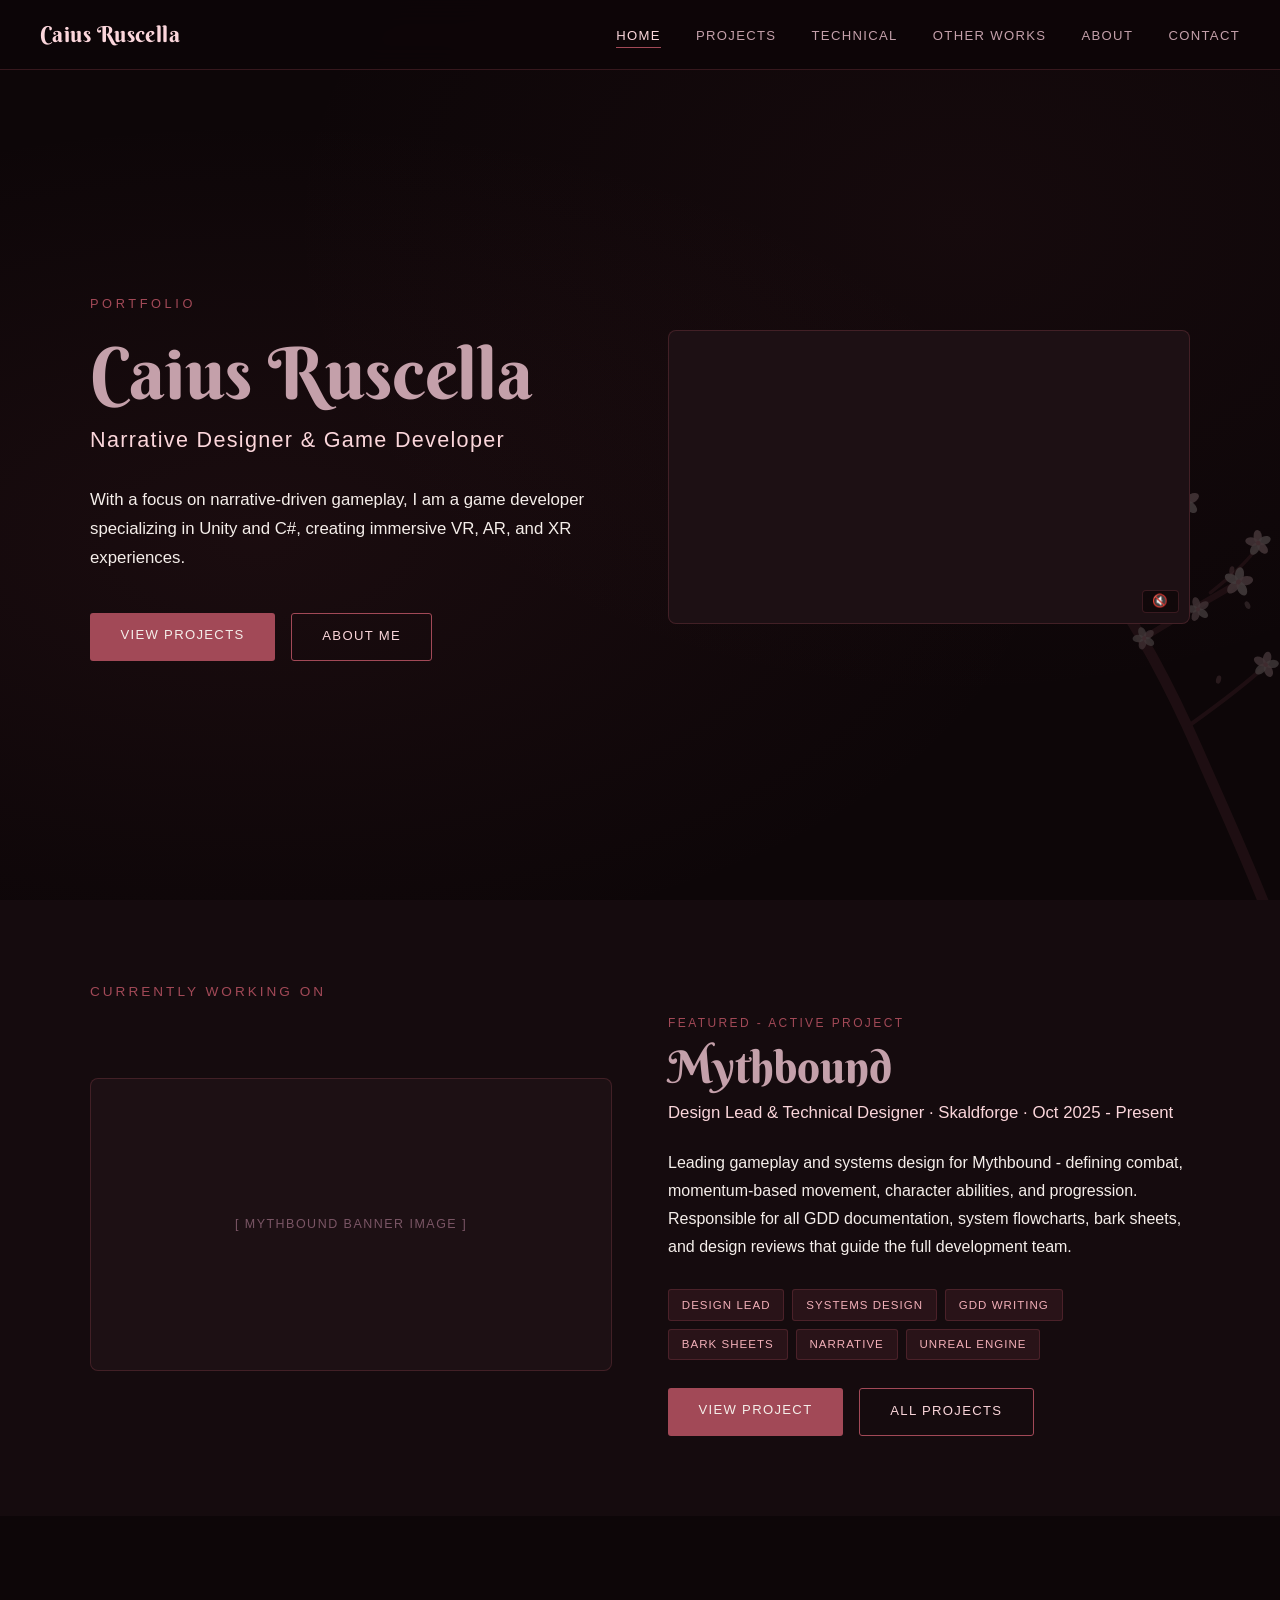
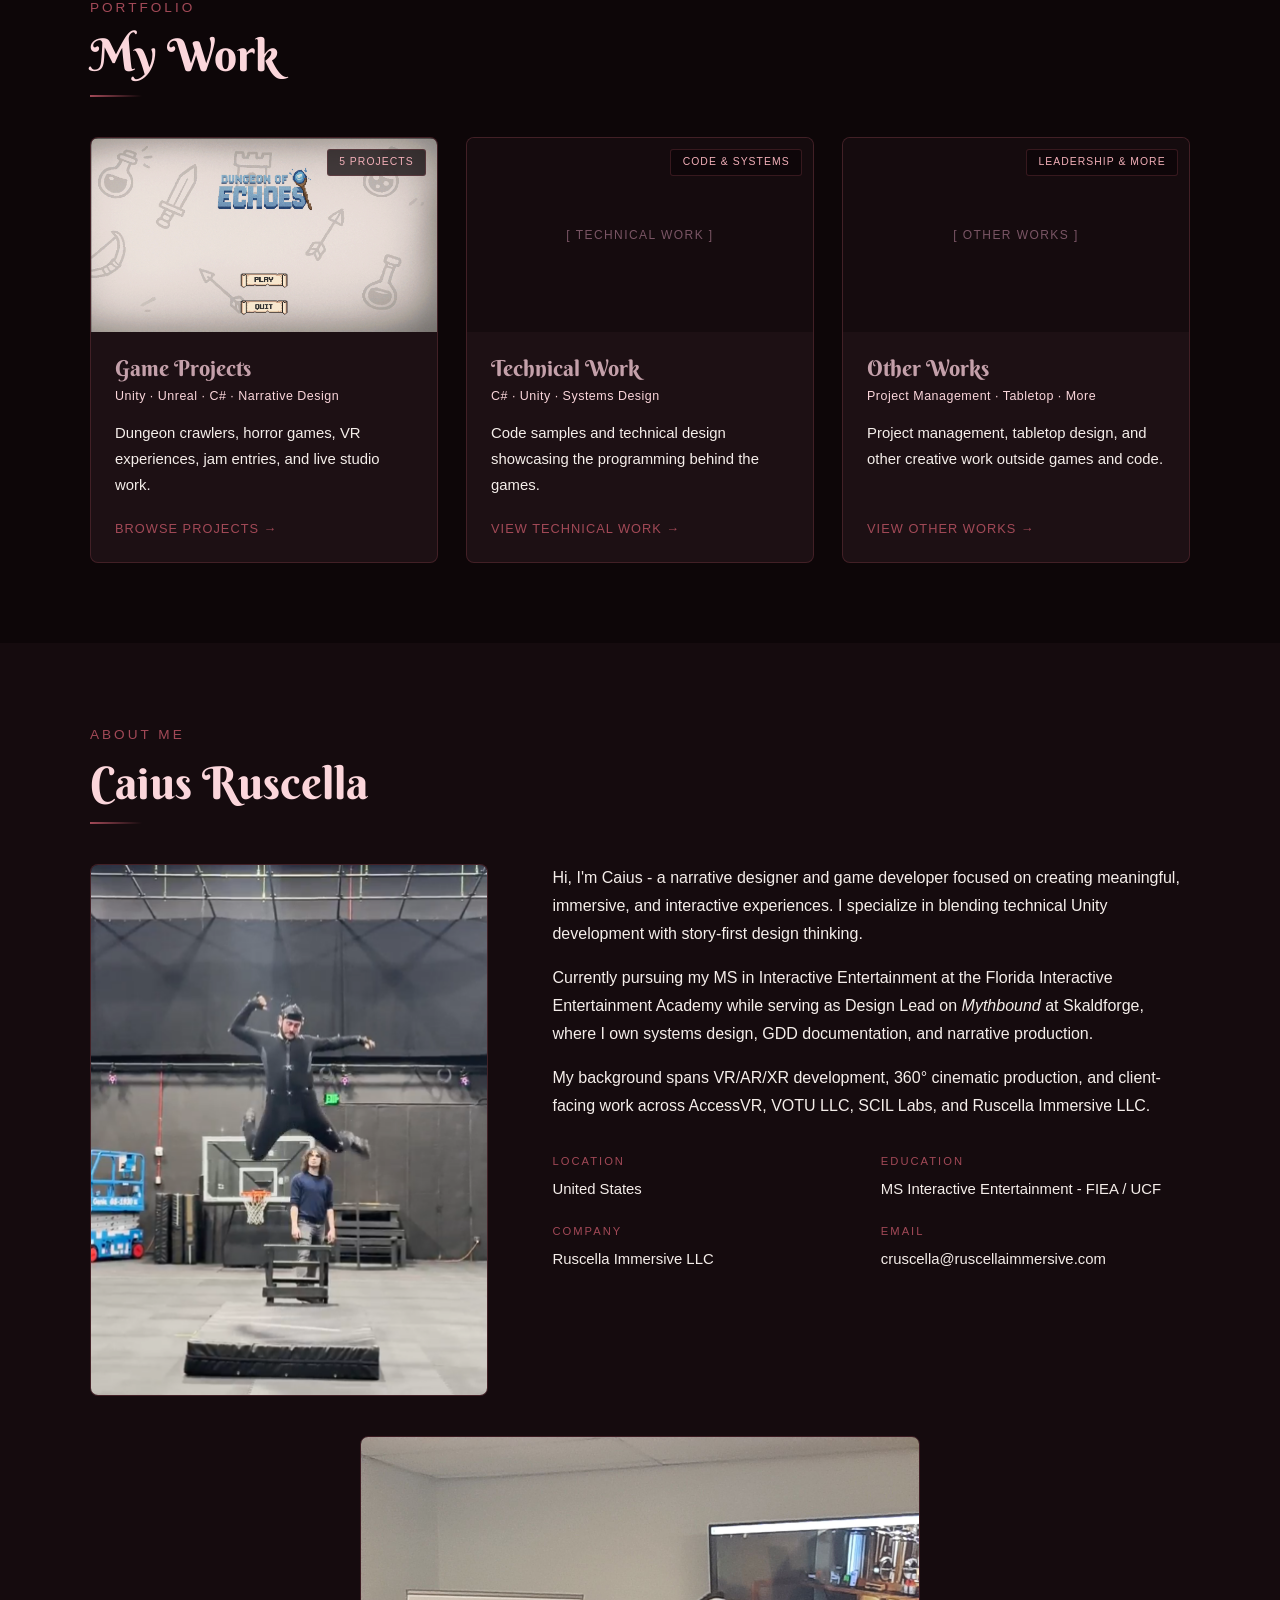
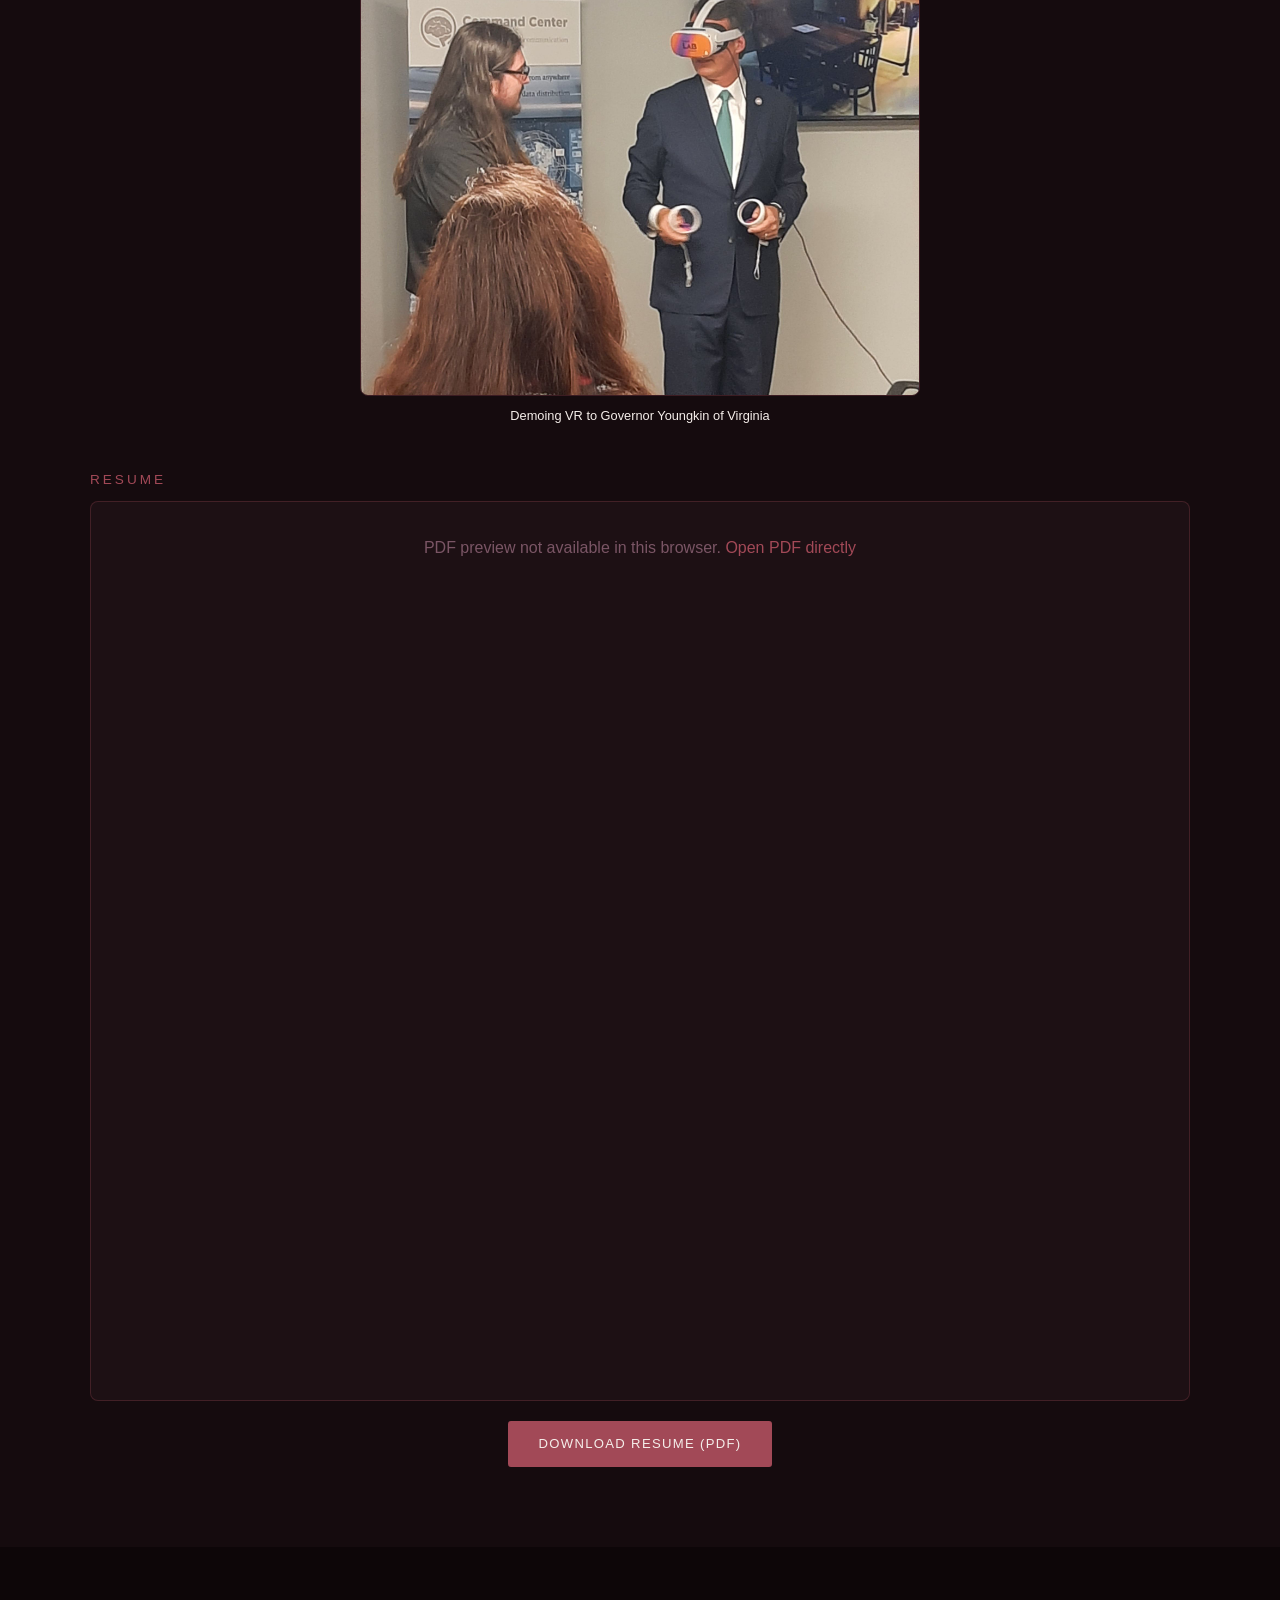
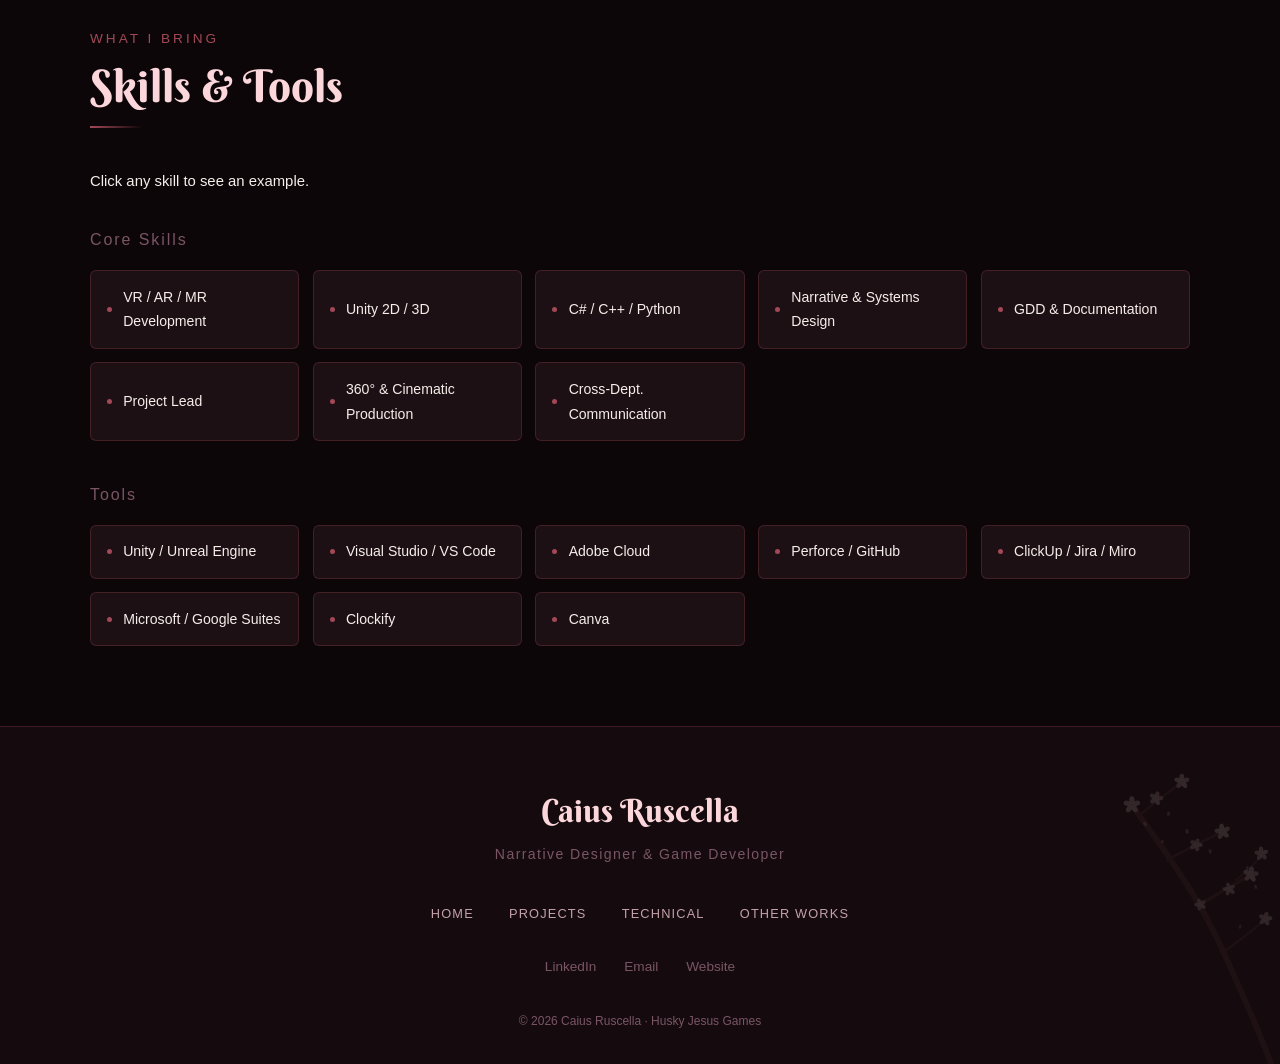
==== commit 0a79473d: "Fix card colors to match project pages, caption legibility, update templates and README - card__titl" ====
--- a/index.html
+++ b/index.html
@@ -225,7 +225,7 @@
         <div data-reveal style="margin-top:2.5rem;">
           <img src="images/MeWGovenor.jpg" alt="Caius Ruscella demoing VR to the Governor of Virginia"
                style="width:100%;max-width:560px;border-radius:8px;border:1px solid var(--border);display:block;margin:0 auto;"/>
-          <p style="text-align:center;font-size:.8rem;color:var(--text-muted);margin-top:.6rem;">
+          <p style="text-align:center;font-size:.8rem;color:var(--text-primary);margin-top:.6rem;">
             Demoing VR to Governor Youngkin of Virginia
           </p>
         </div>
--- a/css/style.css
+++ b/css/style.css
@@ -394,8 +394,8 @@
 }
 
 .card__body   { padding: 1.4rem 1.5rem; flex: 1; display: flex; flex-direction: column; }
-.card__title  { font-family: var(--font-display); font-size: 1.4rem; color: var(--text-muted); margin-bottom: 0.3rem; }
-.card__meta   { font-size: 0.78rem; color: var(--text-secondary); letter-spacing: 0.04em; margin-bottom: 0.75rem; }
+.card__title  { font-family: var(--font-display); font-size: 1.4rem; color: var(--text-secondary); margin-bottom: 0.3rem; }
+.card__meta   { font-size: 0.78rem; color: var(--pink-light); letter-spacing: 0.04em; margin-bottom: 0.75rem; }
 .card__desc   { font-size: 0.93rem; color: var(--text-primary); flex: 1; margin-bottom: 1.2rem; }
 .card__link   { font-size: 0.8rem; color: var(--rose); letter-spacing: 0.08em; text-transform: uppercase; transition: color 0.2s; }
 .card__link:hover { color: var(--pink-light); }
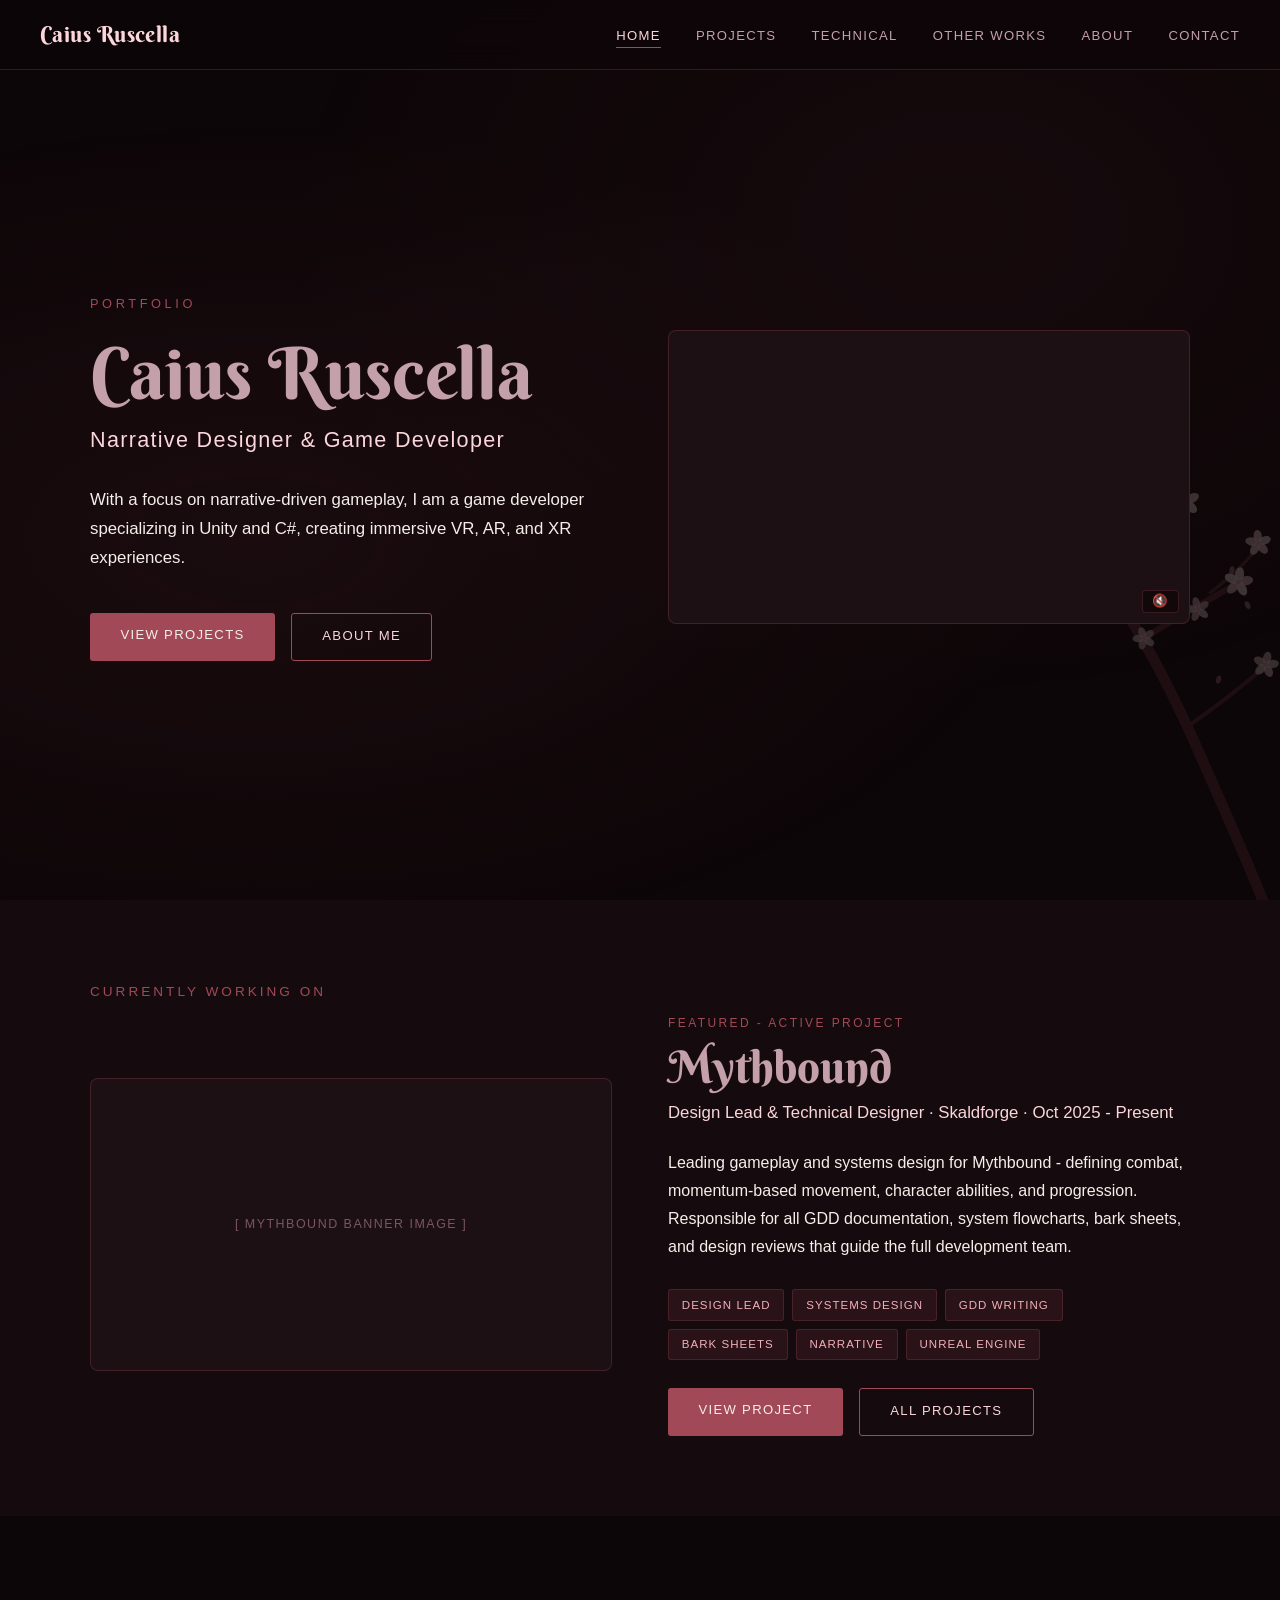
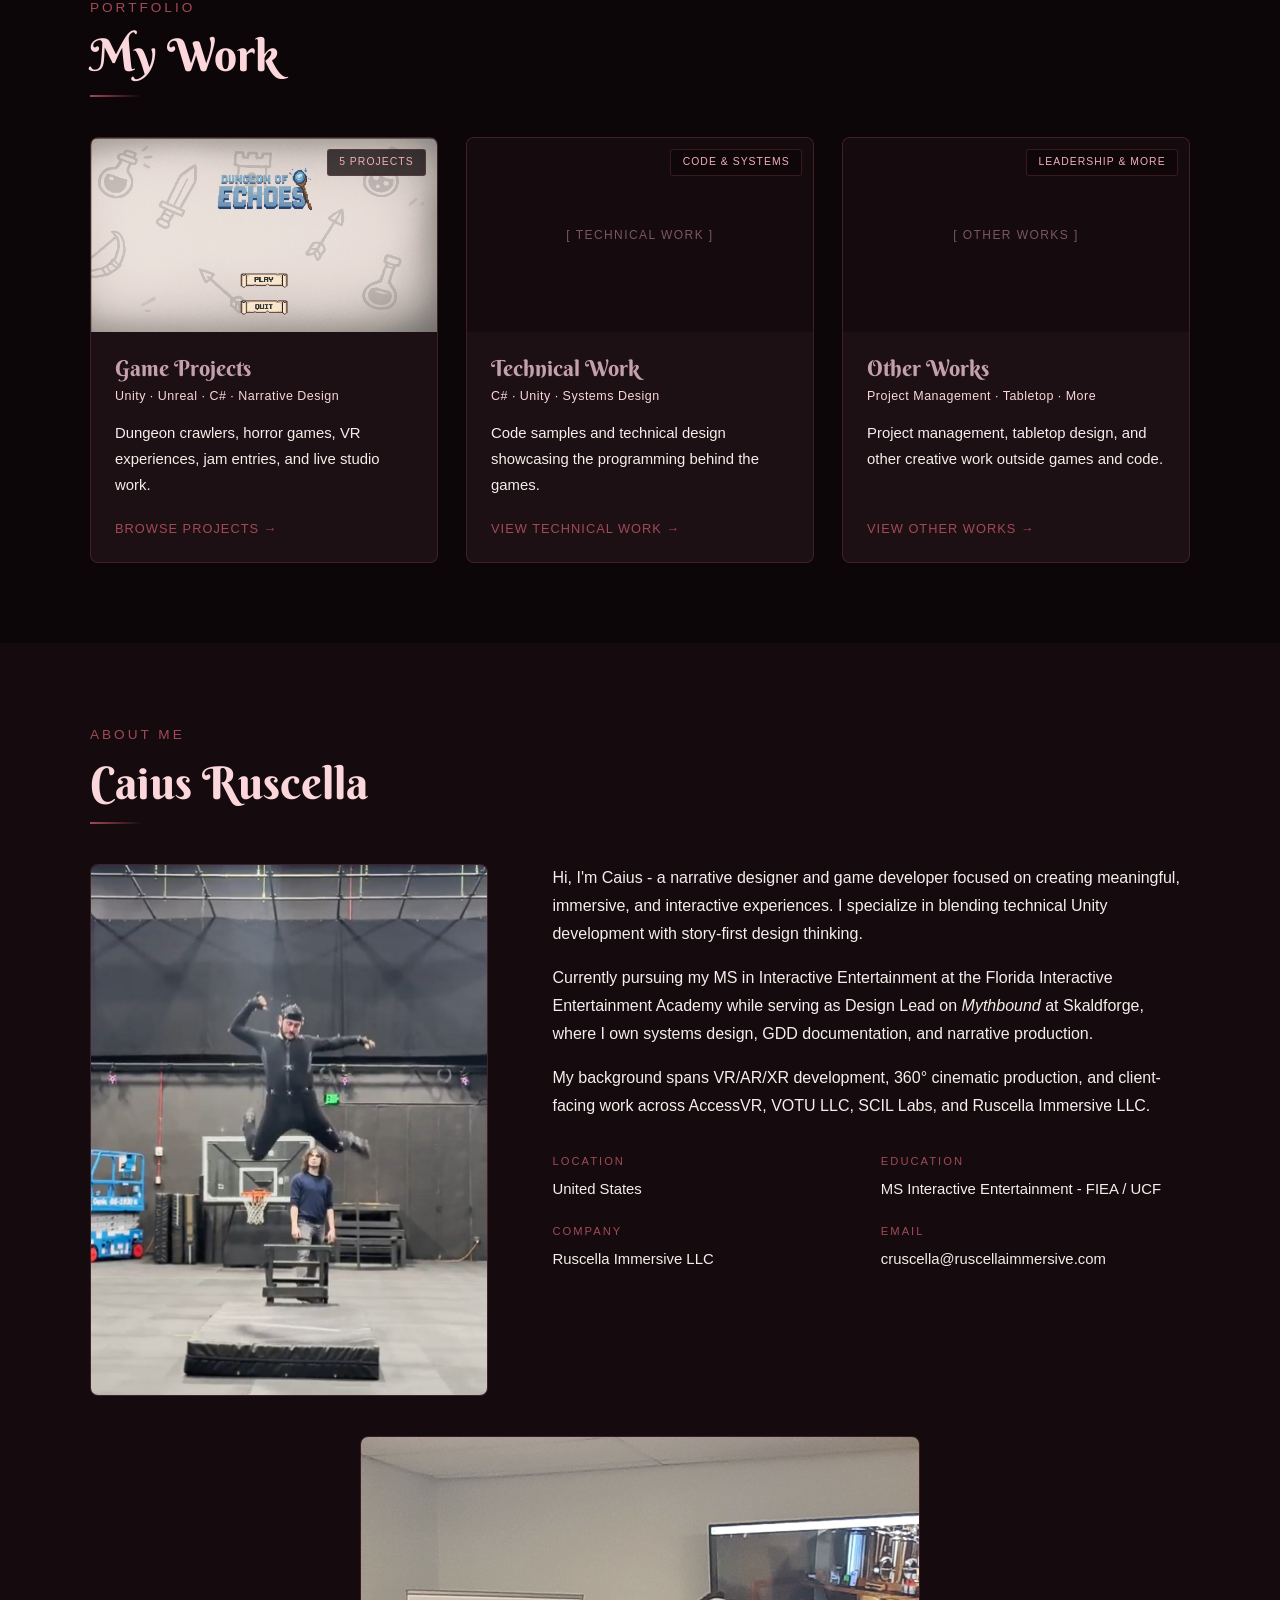
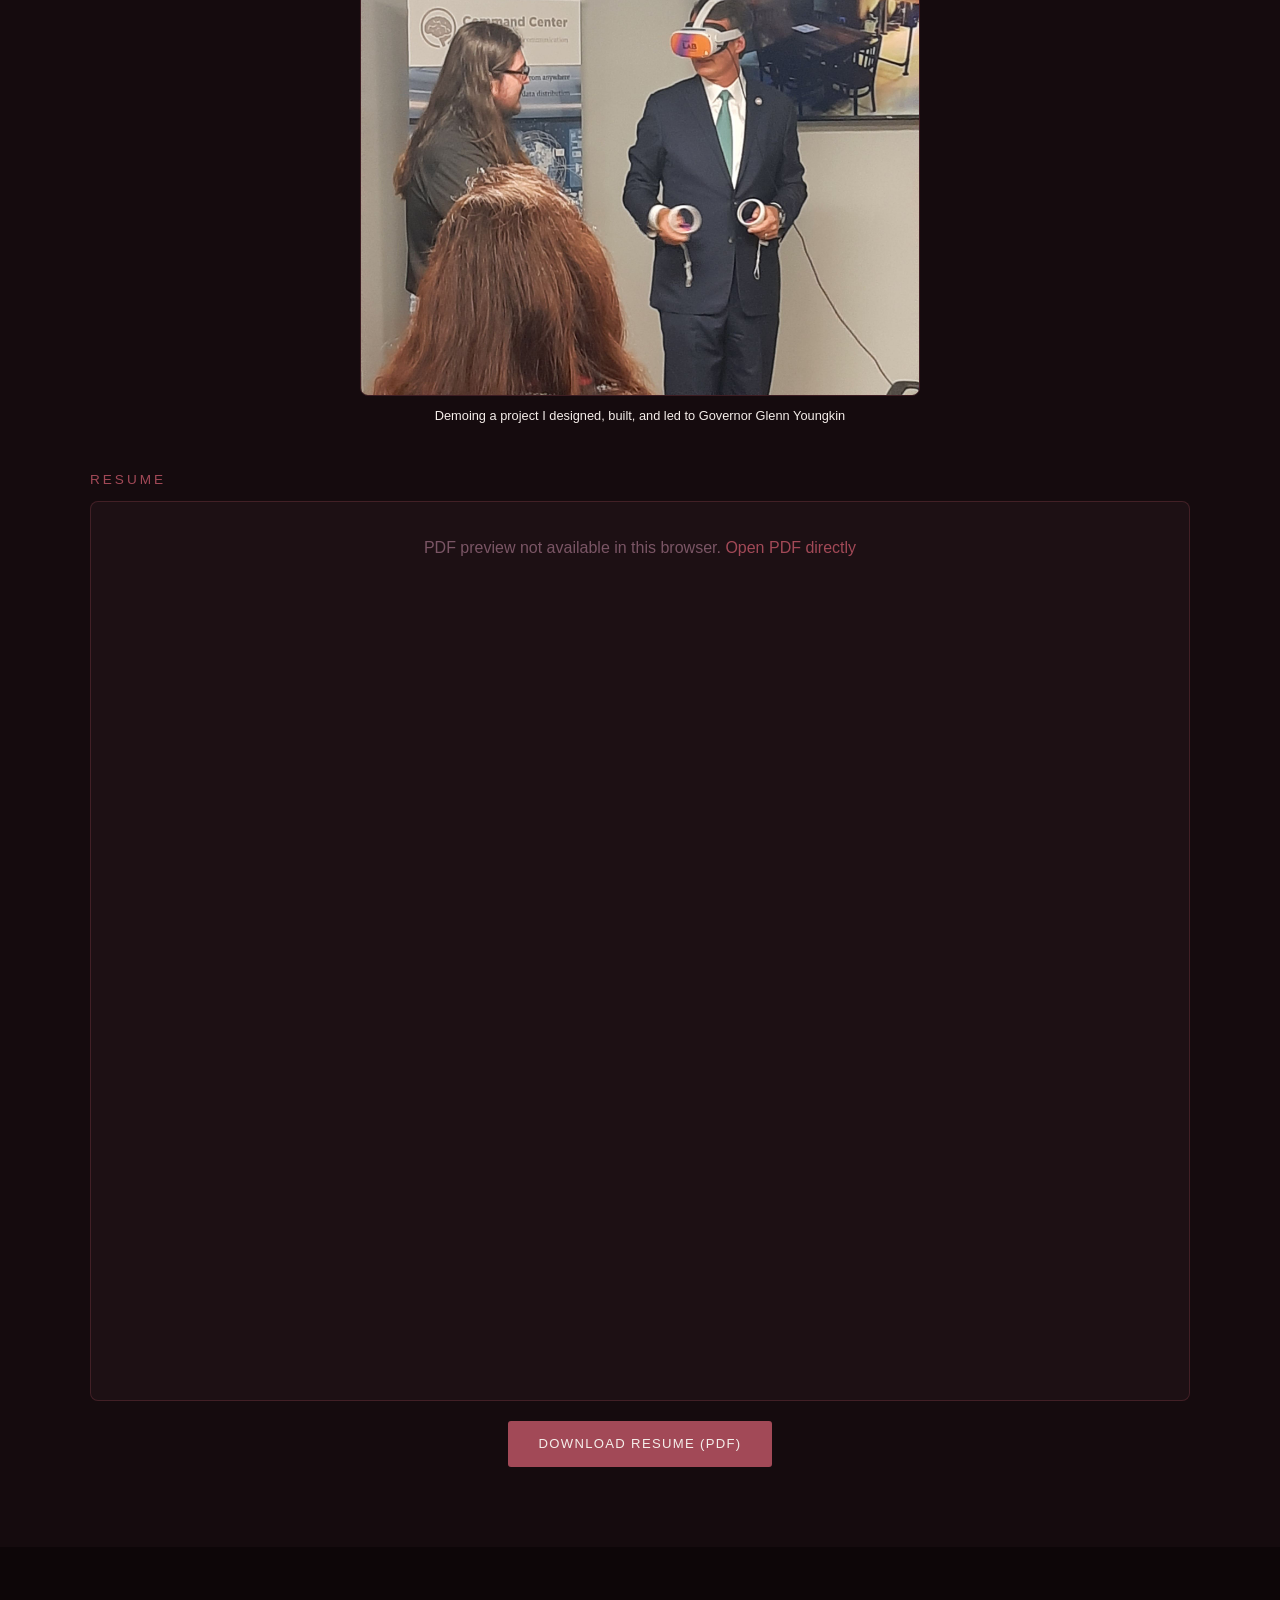
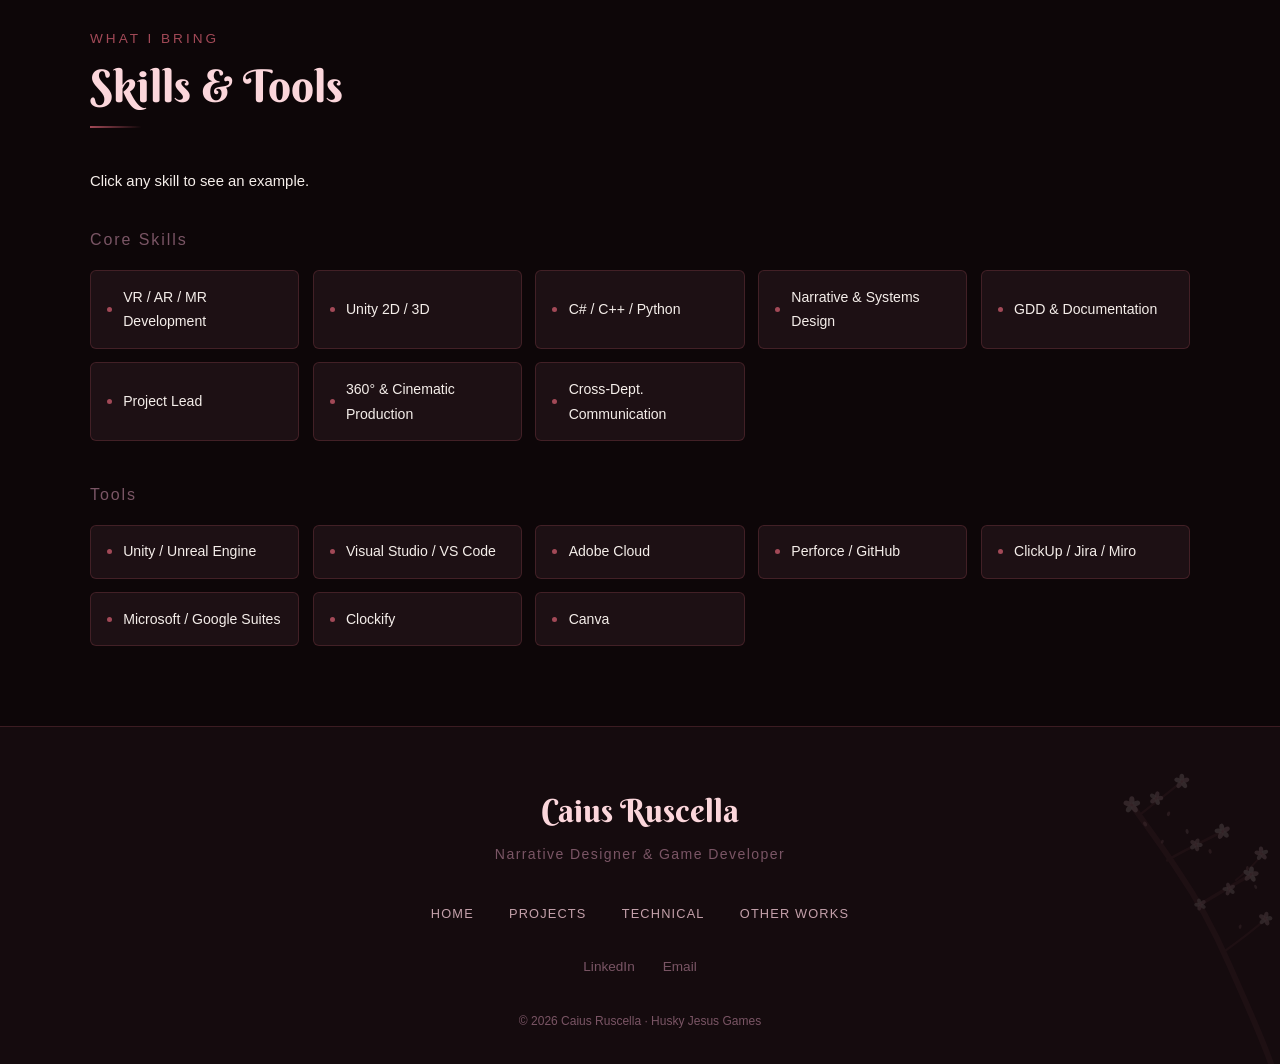
==== commit a6cef8bc: "Petals behind content, footer consistency, governor caption, code block project links - Petals z-ind" ====
--- a/index.html
+++ b/index.html
@@ -226,7 +226,7 @@
           <img src="images/MeWGovenor.jpg" alt="Caius Ruscella demoing VR to the Governor of Virginia"
                style="width:100%;max-width:560px;border-radius:8px;border:1px solid var(--border);display:block;margin:0 auto;"/>
           <p style="text-align:center;font-size:.8rem;color:var(--text-primary);margin-top:.6rem;">
-            Demoing VR to Governor Youngkin of Virginia
+            Demoing a project I designed, built, and led to Governor Glenn Youngkin
           </p>
         </div>
 
@@ -304,7 +304,6 @@
     <div class="footer__social">
       <a href="https://www.linkedin.com/in/caiusruscella" target="_blank" rel="noopener">LinkedIn</a>
       <a href="mailto:cruscella@ruscellaimmersive.com">Email</a>
-      <a href="https://www.caiusruscella.dev">Website</a>
     </div>
 
     <p class="footer__copy">&copy; 2026 Caius Ruscella · Husky Jesus Games</p>
--- a/css/style.css
+++ b/css/style.css
@@ -155,7 +155,7 @@
 /* ── Falling Petals ─────────────────────────────────────────── */
 .petals {
   position: fixed; inset: 0;
-  pointer-events: none; z-index: 5; overflow: hidden;
+  pointer-events: none; z-index: 1; overflow: hidden;
 }
 
 .petal {
@@ -188,6 +188,7 @@
 [data-reveal][data-delay="5"]        { transition-delay: 0.5s; }
 
 /* ── Layout Helpers ─────────────────────────────────────────── */
+main        { position: relative; z-index: 2; }
 .section    { padding: var(--section-pad); position: relative; z-index: 2; }
 .section--alt { background: var(--bg-secondary); }
 .container  { max-width: var(--max-width); margin: 0 auto; }
@@ -680,6 +681,7 @@
   border-top: 1px solid var(--border);
   padding: 3.5rem 2rem 2rem;
   text-align: center; position: relative; overflow: hidden;
+  z-index: 2;
 }
 .footer__name  {
   font-family: var(--font-display);
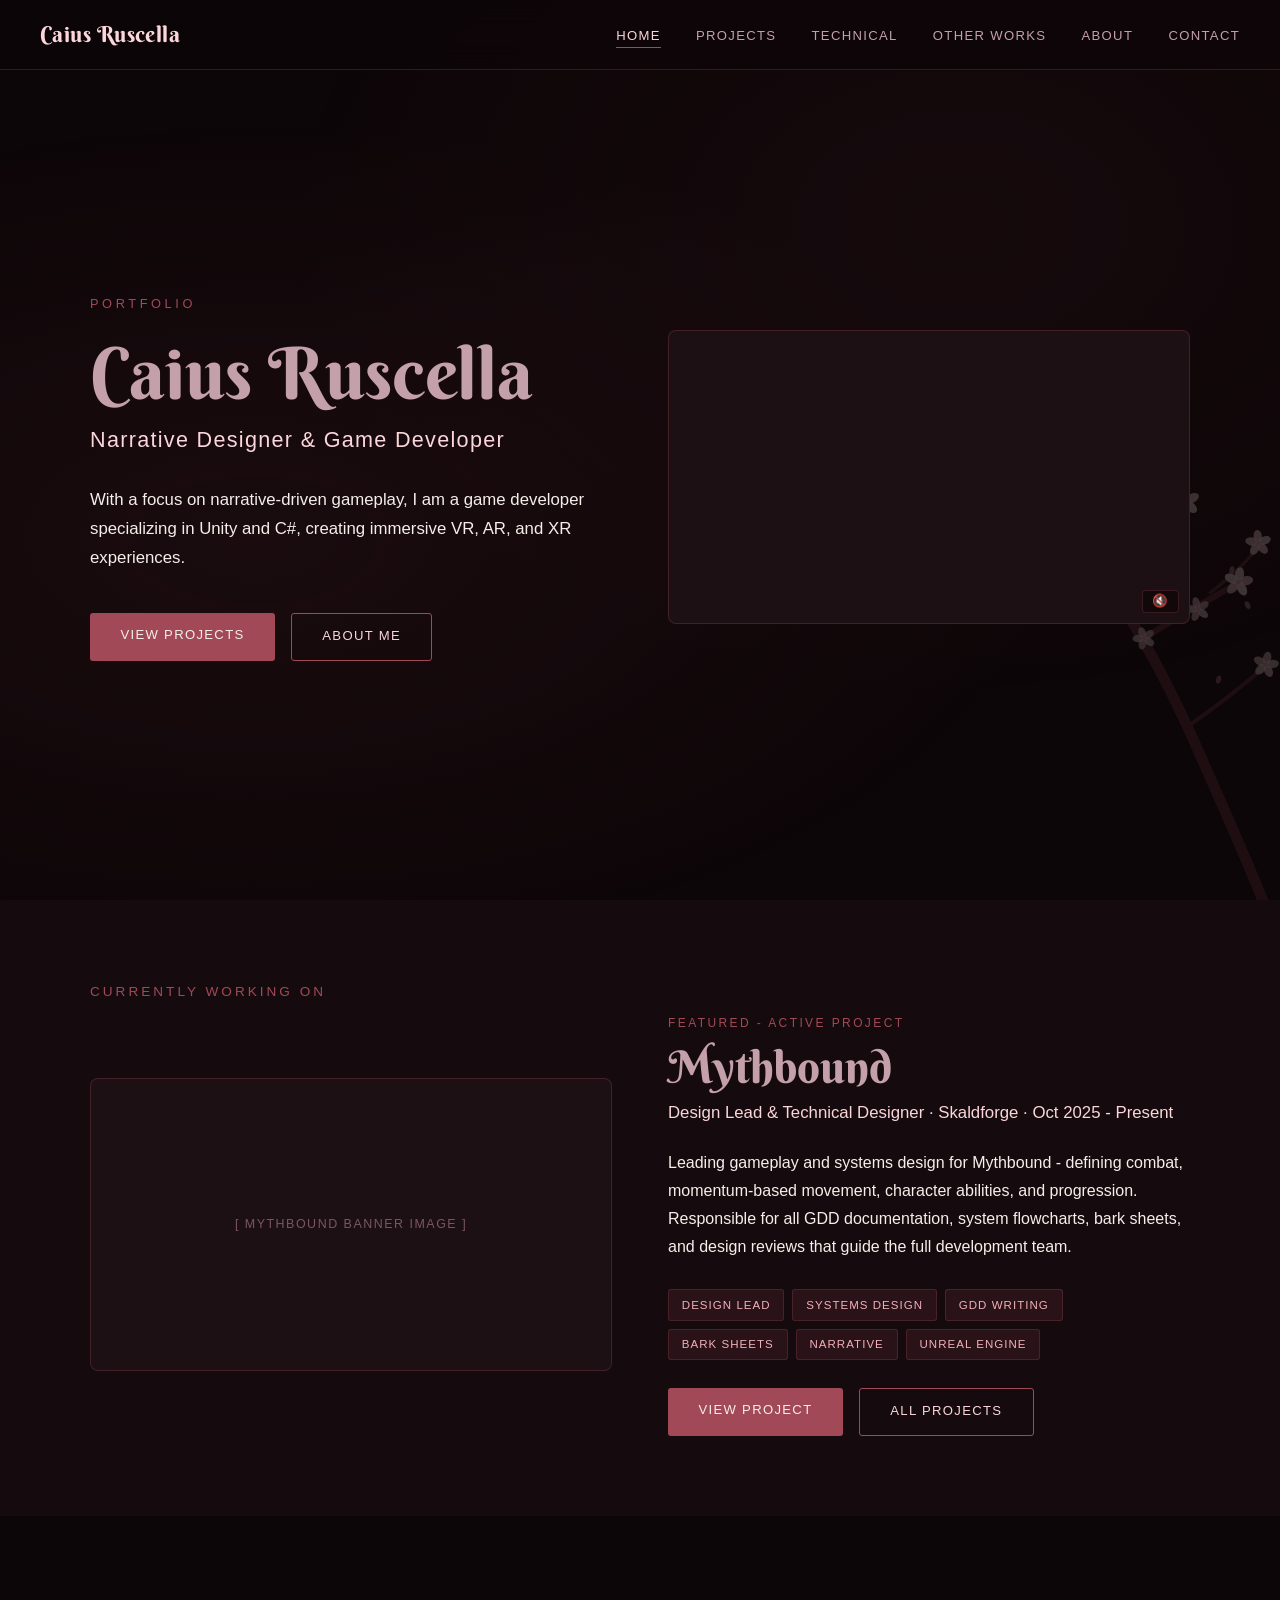
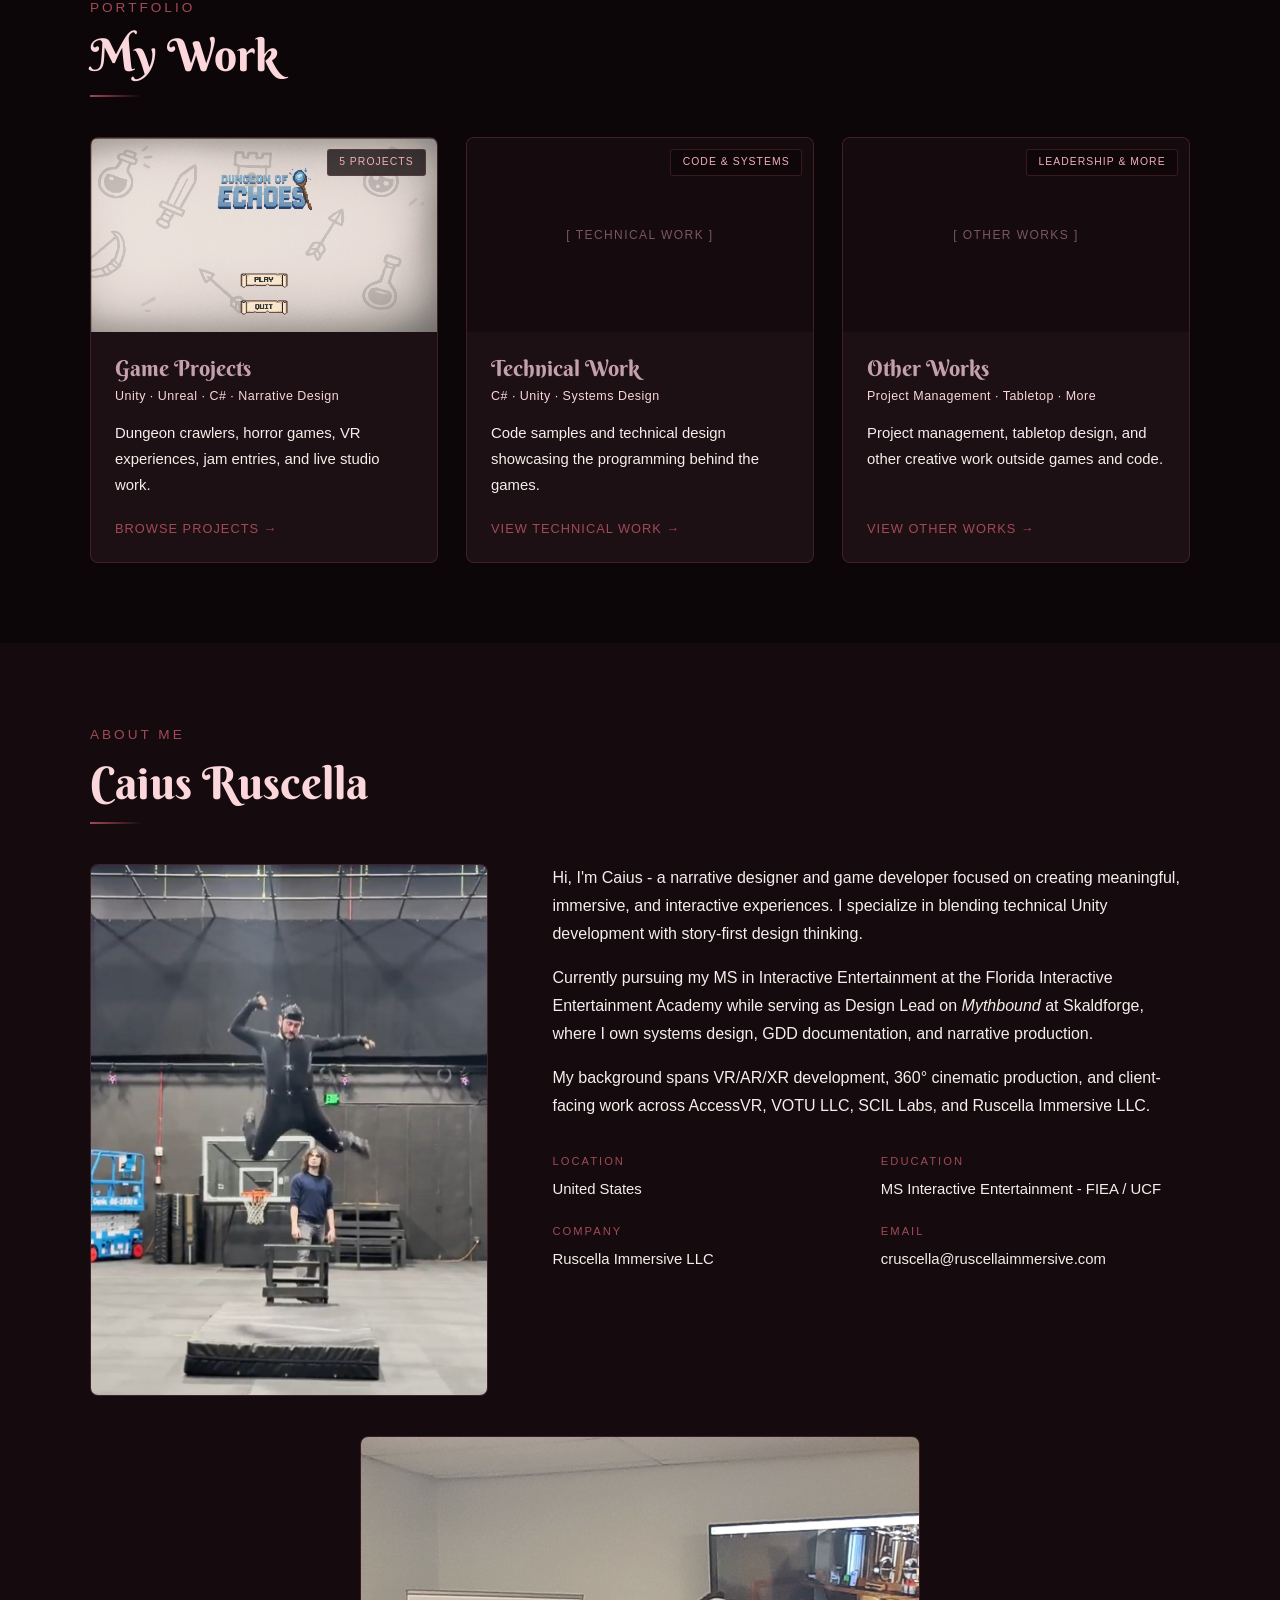
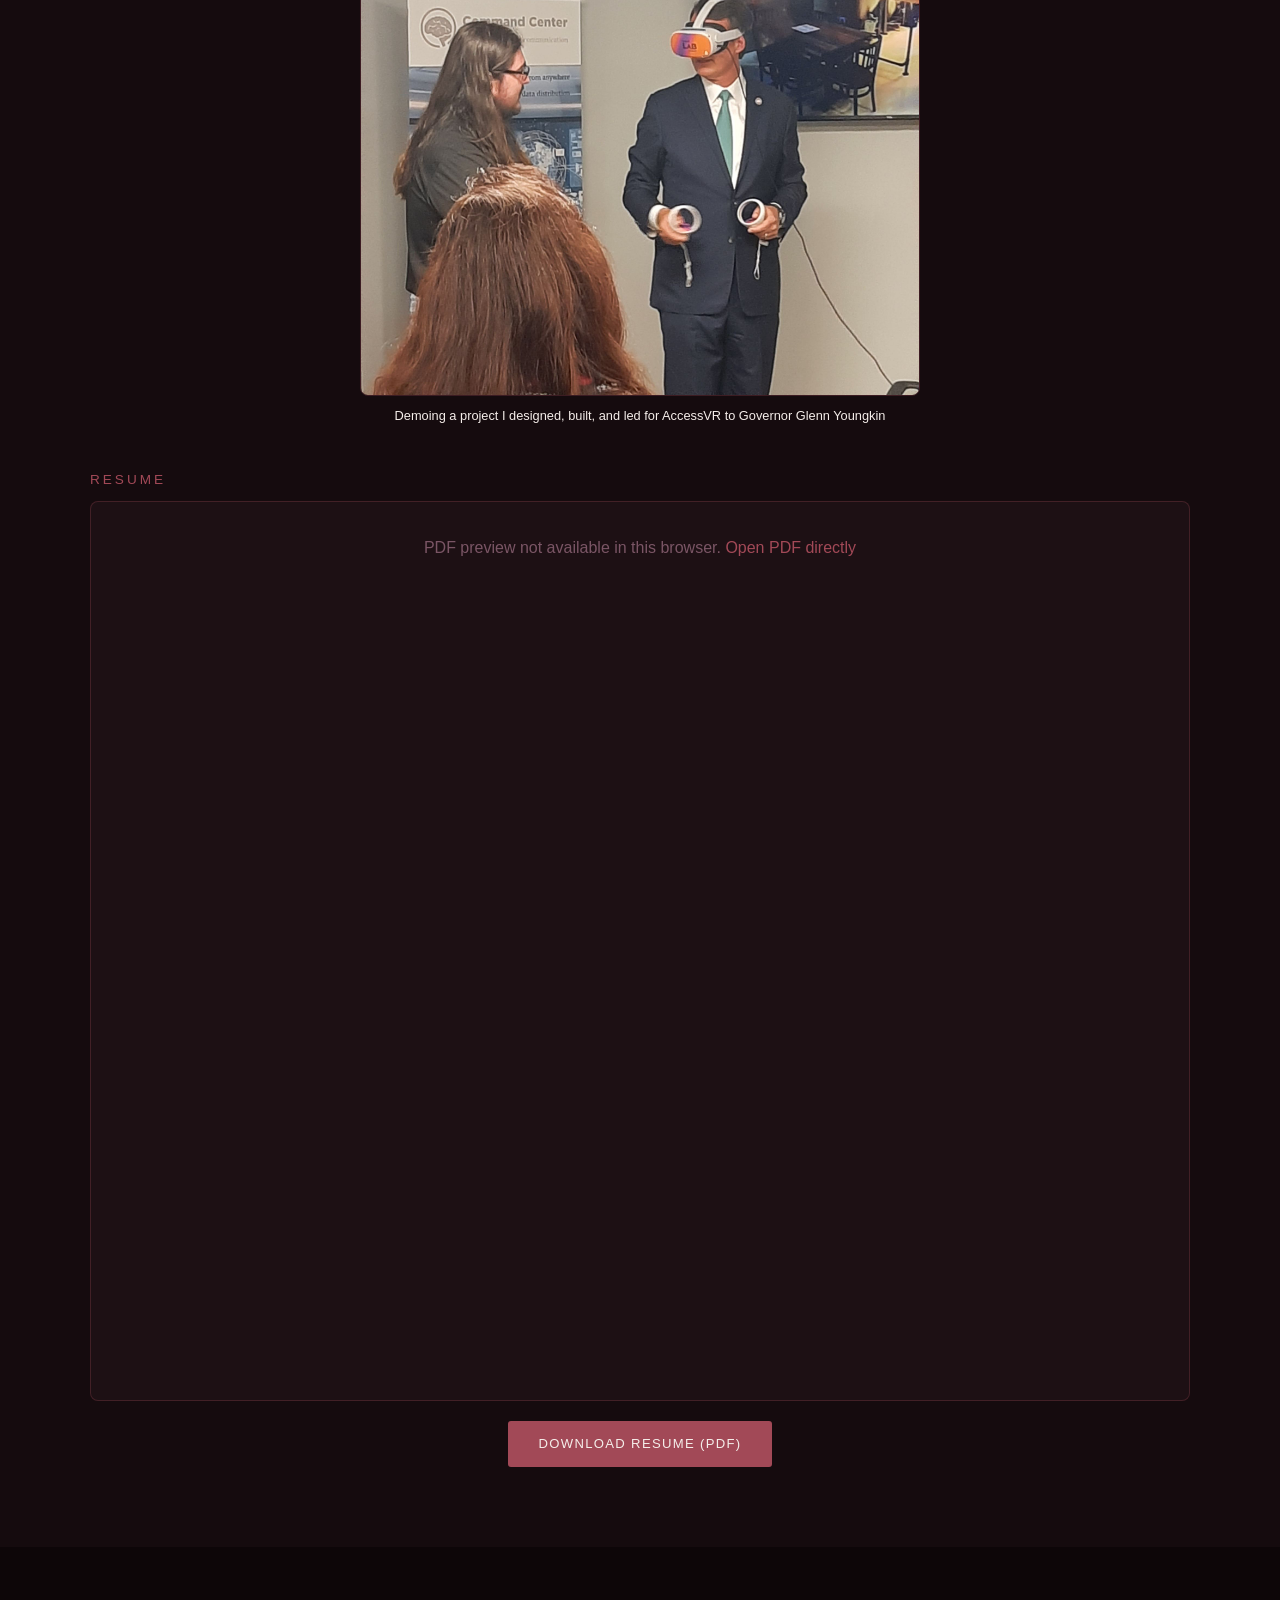
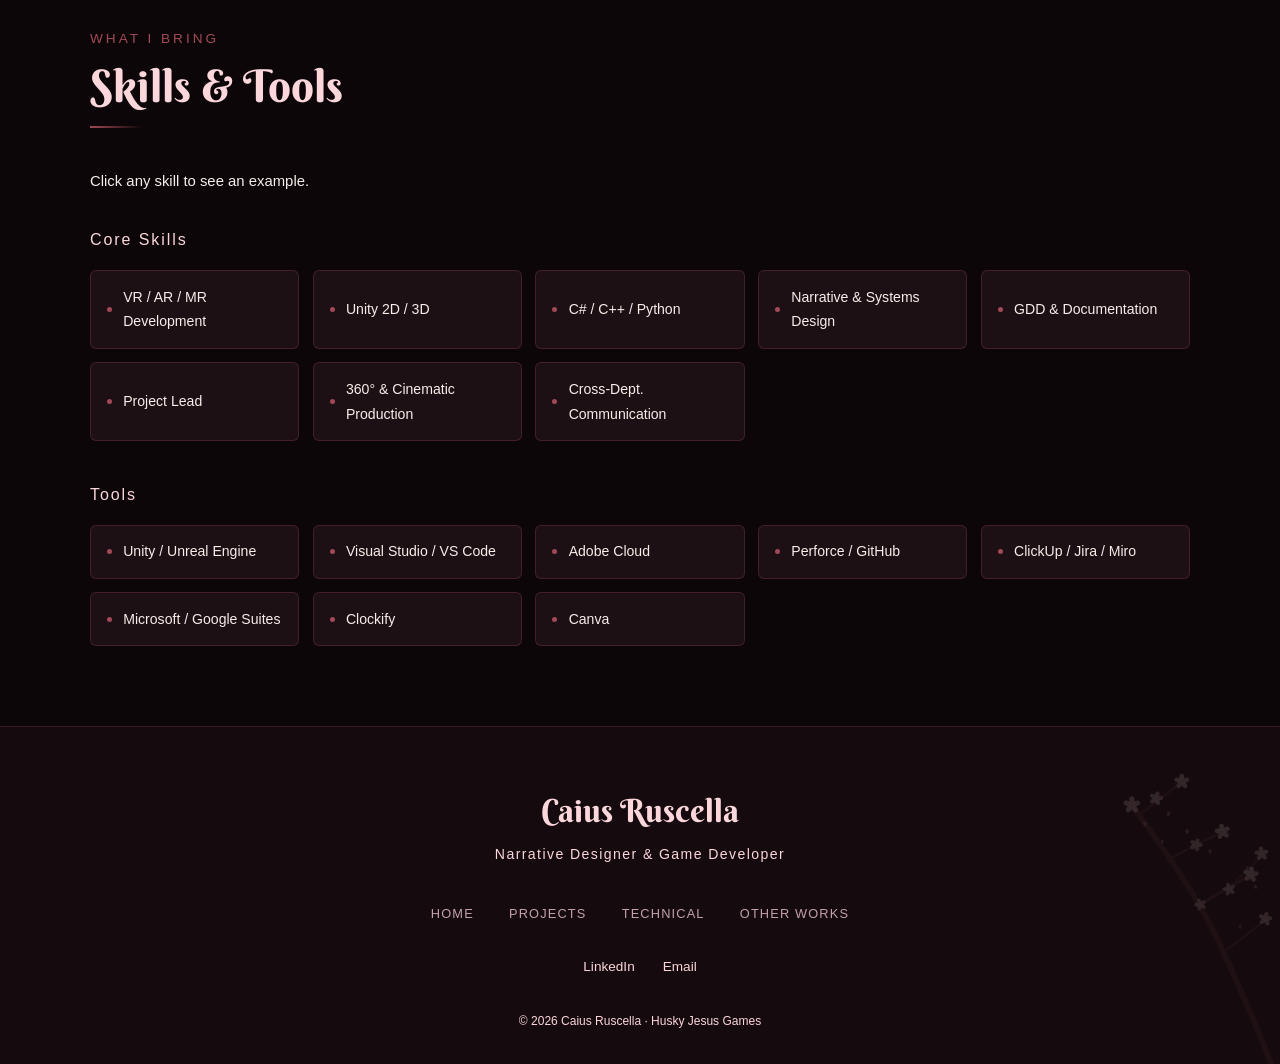
==== commit ff4cd628: "Replace text-muted with pink-light for all meaningful text; update governor caption - project-main__" ====
--- a/index.html
+++ b/index.html
@@ -226,7 +226,7 @@
           <img src="images/MeWGovenor.jpg" alt="Caius Ruscella demoing VR to the Governor of Virginia"
                style="width:100%;max-width:560px;border-radius:8px;border:1px solid var(--border);display:block;margin:0 auto;"/>
           <p style="text-align:center;font-size:.8rem;color:var(--text-primary);margin-top:.6rem;">
-            Demoing a project I designed, built, and led to Governor Glenn Youngkin
+            Demoing a project I designed, built, and led for AccessVR to Governor Glenn Youngkin
           </p>
         </div>
 
@@ -259,7 +259,7 @@
           Click any skill to see an example.
         </p>
 
-        <p class="section__label" style="letter-spacing:.12em;text-transform:none;font-size:1rem;color:var(--text-muted);margin-bottom:1rem;" data-reveal>Core Skills</p>
+        <p class="section__label" style="letter-spacing:.12em;text-transform:none;font-size:1rem;color:var(--pink-light);margin-bottom:1rem;" data-reveal>Core Skills</p>
         <div class="skills-grid" style="margin-bottom:2.5rem;">
           <div class="skill-item" data-reveal data-delay="1">VR / AR / MR Development</div>
           <div class="skill-item" data-reveal data-delay="2">Unity 2D / 3D</div>
@@ -271,7 +271,7 @@
           <div class="skill-item" data-reveal data-delay="4">Cross-Dept. Communication</div>
         </div>
 
-        <p class="section__label" style="letter-spacing:.12em;text-transform:none;font-size:1rem;color:var(--text-muted);margin-bottom:1rem;" data-reveal>Tools</p>
+        <p class="section__label" style="letter-spacing:.12em;text-transform:none;font-size:1rem;color:var(--pink-light);margin-bottom:1rem;" data-reveal>Tools</p>
         <div class="skills-grid">
           <div class="skill-item" data-reveal data-delay="1">Unity / Unreal Engine</div>
           <div class="skill-item" data-reveal data-delay="2">Visual Studio / VS Code</div>
--- a/css/style.css
+++ b/css/style.css
@@ -617,10 +617,10 @@
 .project-main__back {
   display: inline-flex; align-items: center; gap: 0.4rem;
   font-size: 0.8rem; letter-spacing: 0.1em; text-transform: uppercase;
-  color: var(--text-muted); margin-bottom: 2rem;
+  color: var(--pink-light); margin-bottom: 2rem;
   transition: color 0.2s;
 }
-.project-main__back:hover { color: var(--pink-light); }
+.project-main__back:hover { color: var(--pink-warm); }
 
 .project-main__title   { color: var(--text-secondary); margin-bottom: 0.35rem; }
 .project-main__meta    { font-size: 1.05rem; color: var(--pink-light); letter-spacing: 0.04em; margin-bottom: 1.5rem; }
@@ -669,7 +669,7 @@
   font-size: 0.88rem;
 }
 .sidebar-card__row:last-child { border-bottom: none; }
-.sidebar-card__row dt { color: var(--text-muted); }
+.sidebar-card__row dt { color: var(--pink-light); }
 .sidebar-card__row dd { color: var(--text-primary); text-align: right; }
 
 .sidebar-links { display: flex; flex-direction: column; gap: 0.75rem; }
@@ -688,7 +688,7 @@
   font-size: 2rem; color: var(--pink-light); margin-bottom: 0.2rem;
 }
 .footer__title {
-  font-size: 0.88rem; color: var(--text-muted);
+  font-size: 0.88rem; color: var(--pink-light);
   letter-spacing: 0.1em; margin-bottom: 2rem;
 }
 .footer__nav   {
@@ -705,10 +705,10 @@
   margin-bottom: 2rem;
 }
 .footer__social a {
-  font-size: 0.85rem; color: var(--text-muted); transition: color 0.2s;
-}
-.footer__social a:hover { color: var(--rose); }
-.footer__copy  { font-size: 0.75rem; color: var(--text-muted); }
+  font-size: 0.85rem; color: var(--pink-light); transition: color 0.2s;
+}
+.footer__social a:hover { color: var(--pink-warm); }
+.footer__copy  { font-size: 0.75rem; color: var(--pink-light); }
 
 /* ── Utility ────────────────────────────────────────────────── */
 .text-center { text-align: center; }
@@ -726,12 +726,19 @@
   .hero__content         { grid-template-columns: 1fr; gap: 2rem; }
   .featured__inner       { grid-template-columns: 1fr; gap: 2rem; }
   .about__grid           { grid-template-columns: 1fr; gap: 2.5rem; }
-  .about__image-wrap     { aspect-ratio: 3/2; max-width: 380px; }
+  .about__image-wrap     { aspect-ratio: 3/4; max-width: 300px; }
+  .about__image-wrap img { object-position: center; }
   .project-layout        { grid-template-columns: 1fr; }
   .project-sidebar       { position: static; }
 }
 @media (max-width: 720px) {
-  .cards-grid      { grid-template-columns: 1fr; }
+  .cards-grid      { grid-template-columns: 1fr !important; }
+  /* Reset lone-card rule: in a 1-col layout every card is full width */
+  .cards-grid > .card:last-child:nth-child(odd) {
+    grid-column: auto !important;
+    max-width: 100% !important;
+    margin: 0 !important;
+  }
 }
 @media (max-width: 600px) {
   :root { --section-pad: 3.5rem 1.25rem; }
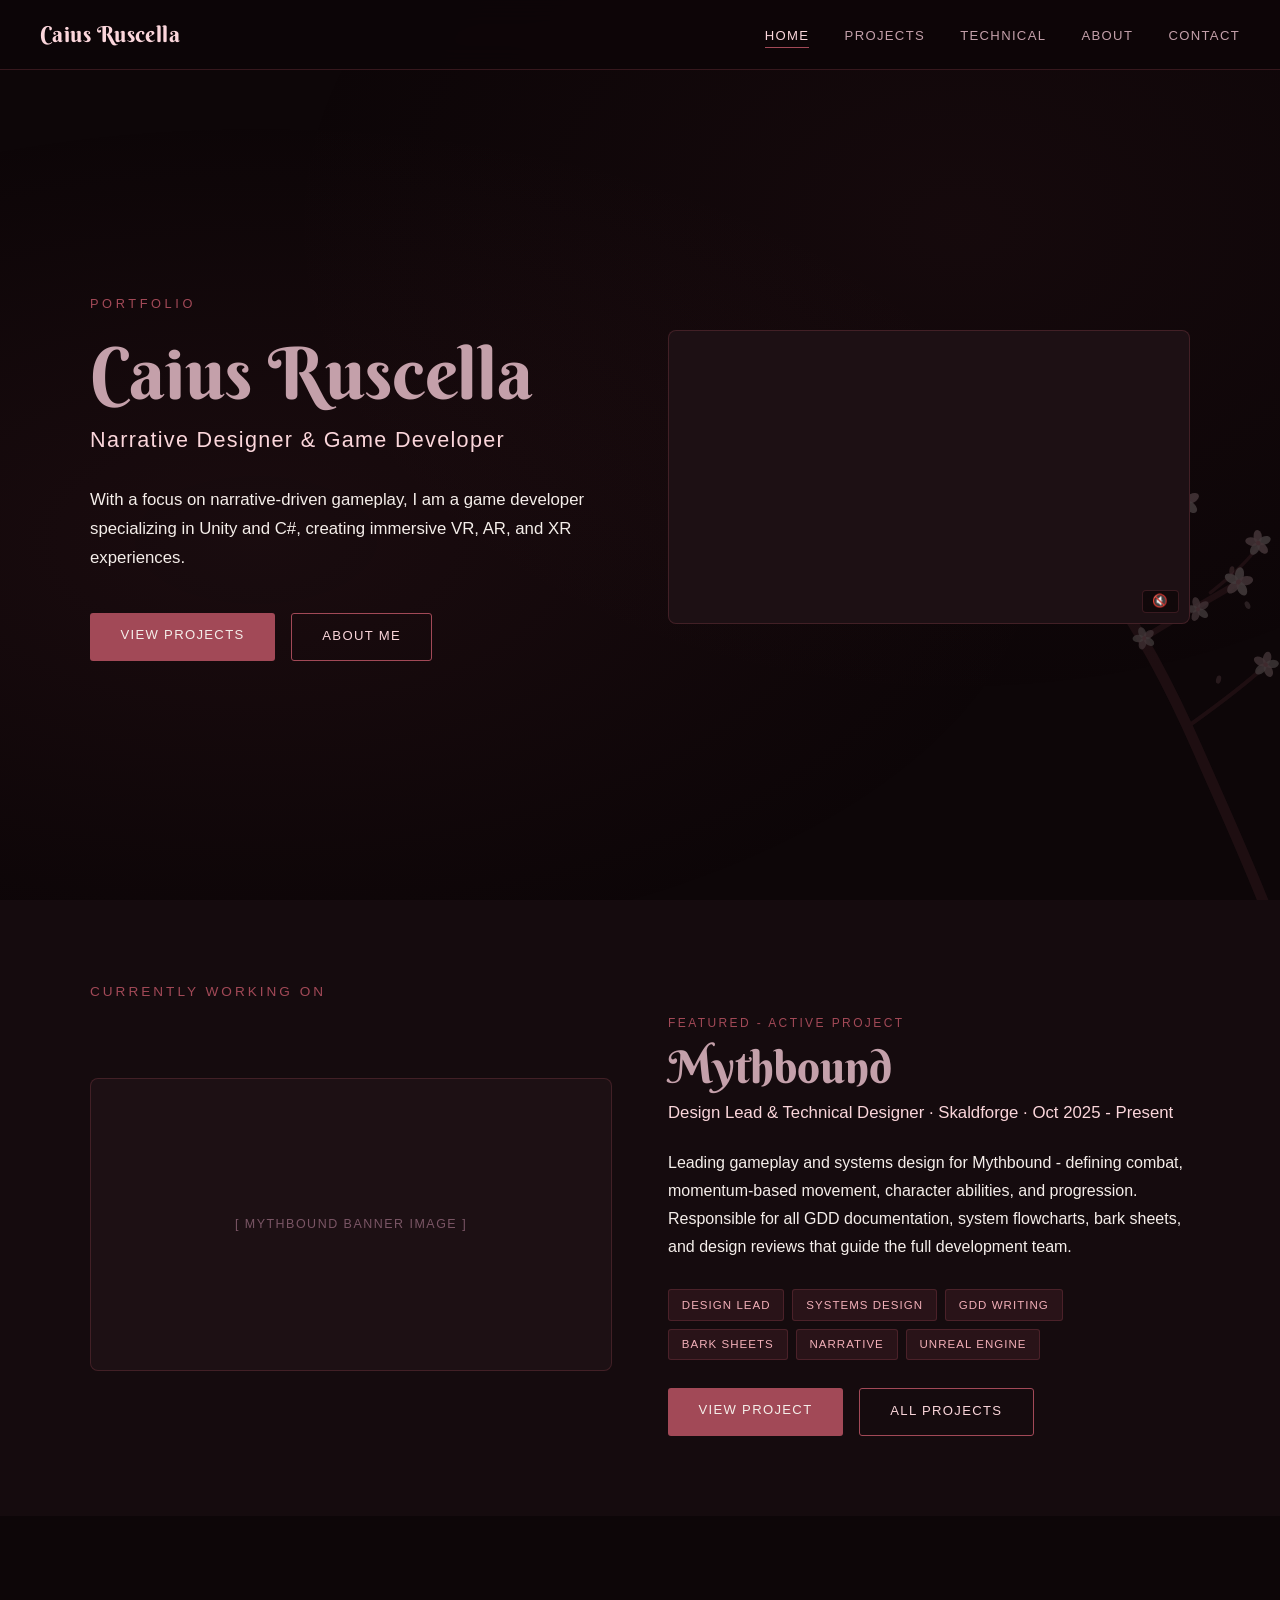
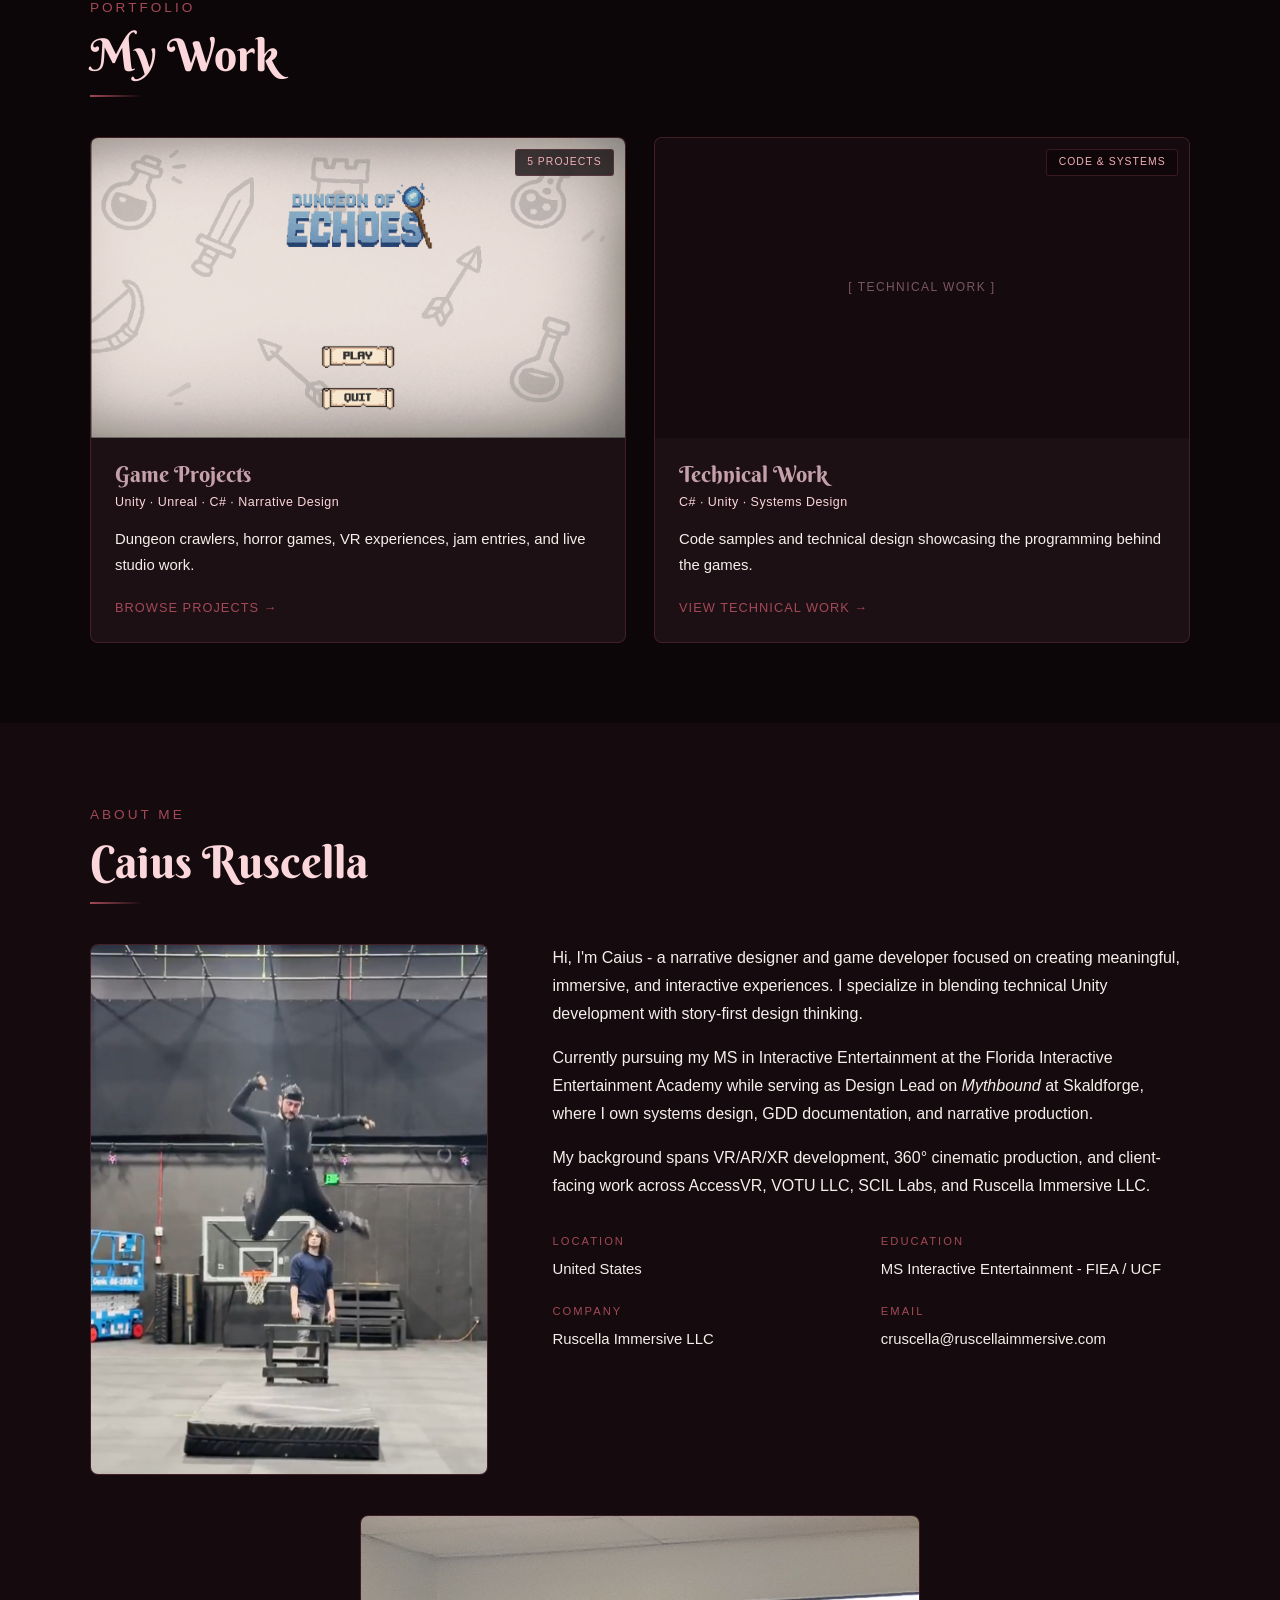
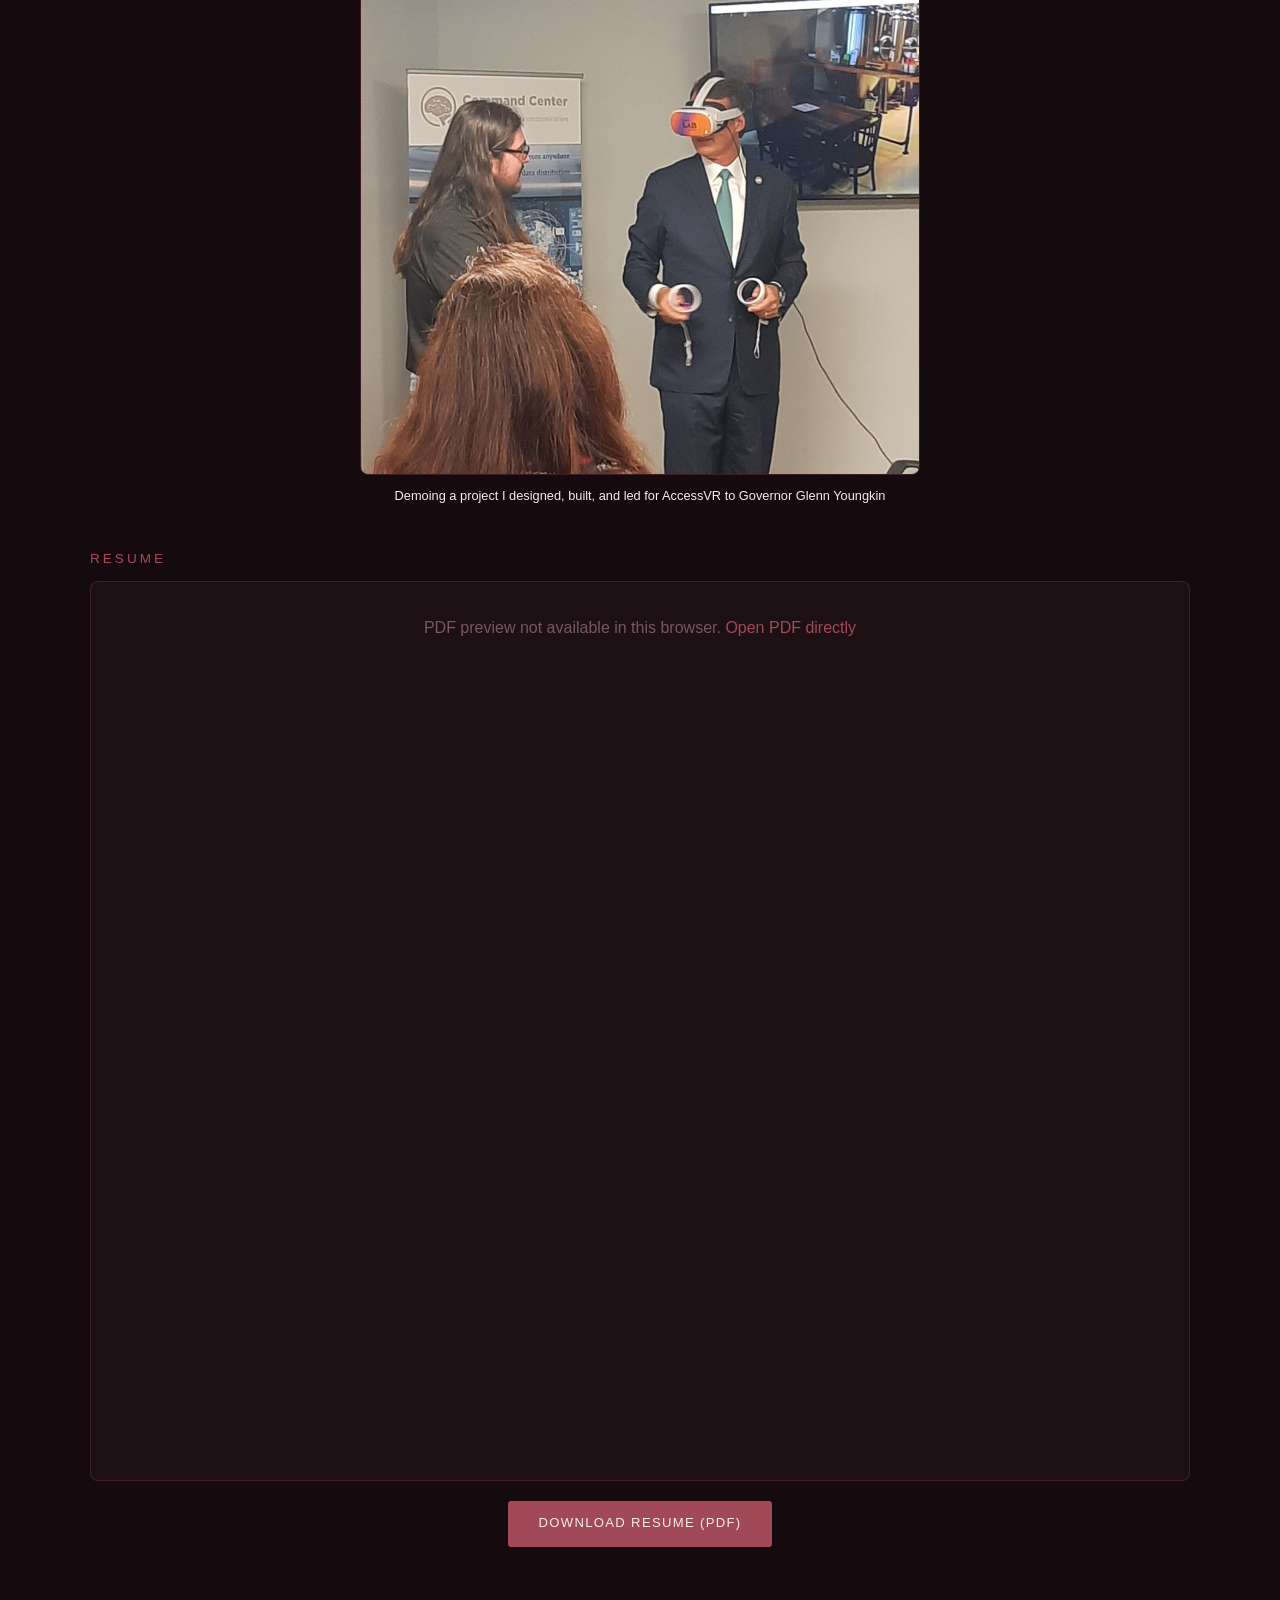
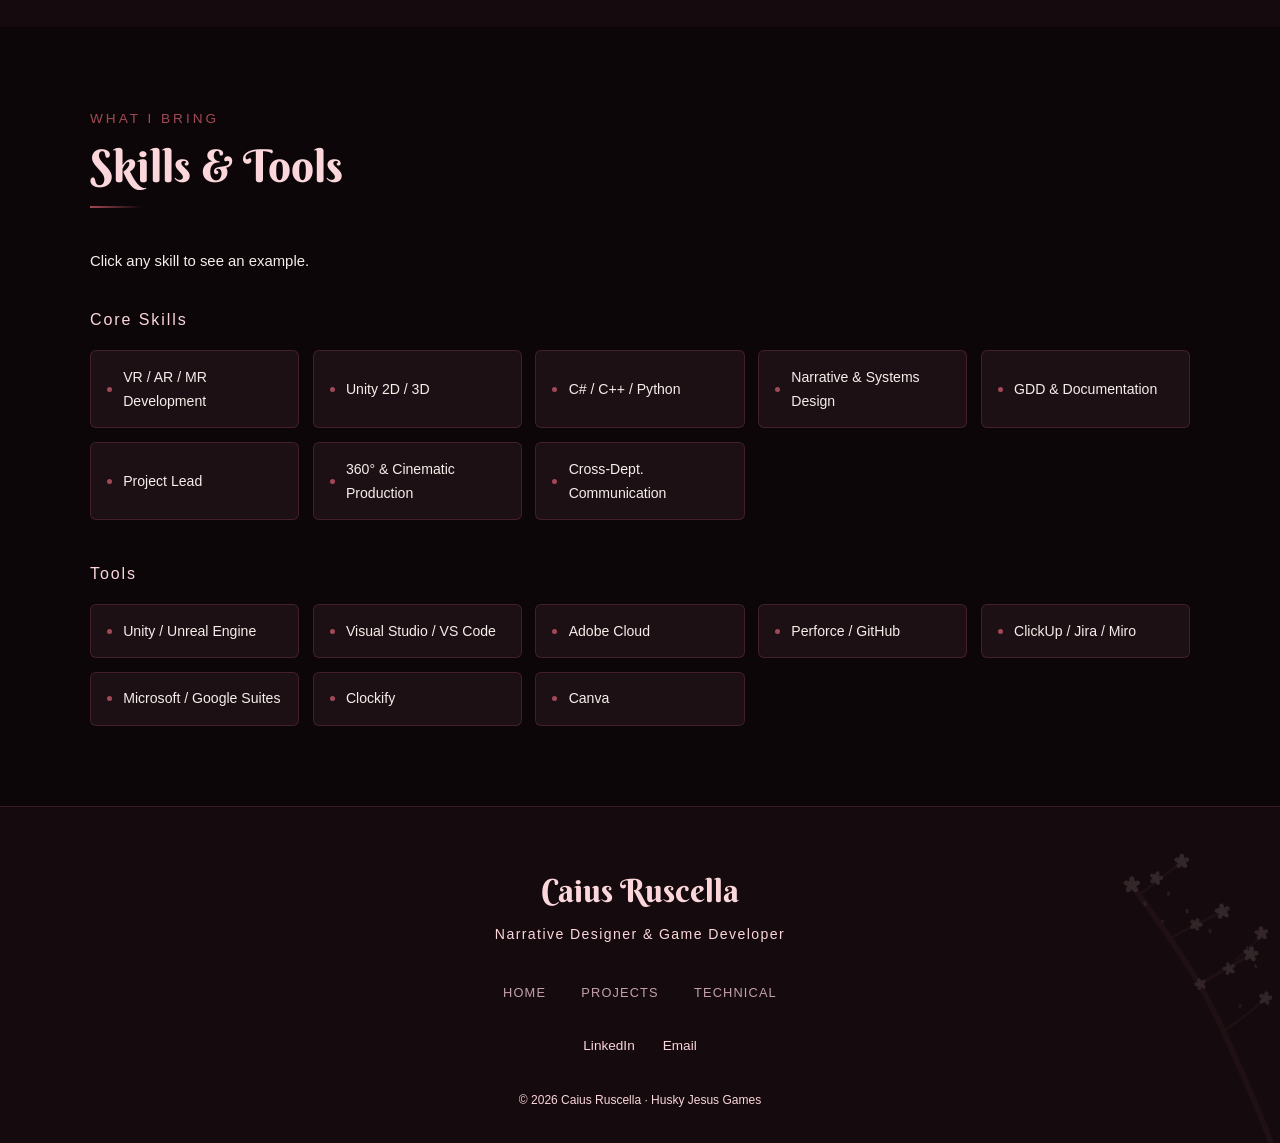
==== commit 7b436f62: "Hide Other Works: remove from all navs, footers, and home grid - PowerShell pass stripped Other Work" ====
--- a/index.html
+++ b/index.html
@@ -1,4 +1,4 @@
-<!DOCTYPE html>
+﻿<!DOCTYPE html>
 <html lang="en">
 <head>
   <meta charset="UTF-8"/>
@@ -21,7 +21,6 @@
       <li><a href="index.html">Home</a></li>
       <li><a href="projects.html">Projects</a></li>
       <li><a href="technical.html">Technical</a></li>
-      <li><a href="other-works.html">Other Works</a></li>
       <li><a href="#about">About</a></li>
       <li><a href="#contact">Contact</a></li>
     </ul>
@@ -33,7 +32,6 @@
     <a href="index.html">Home</a>
     <a href="projects.html">Projects</a>
     <a href="technical.html">Technical</a>
-    <a href="other-works.html">Other Works</a>
     <a href="#about">About</a>
     <a href="#contact">Contact</a>
   </nav>
@@ -119,7 +117,7 @@
         <h2 class="section__title" data-reveal data-delay="1">My Work</h2>
         <div class="section__divider" data-reveal data-delay="2"></div>
 
-        <div class="cards-grid" style="grid-template-columns: repeat(3, 1fr);">
+        <div class="cards-grid">
 
           <a href="projects.html" class="card" data-reveal data-delay="1">
             <div class="card__image">
@@ -148,21 +146,6 @@
                 Code samples and technical design showcasing the programming behind the games.
               </p>
               <span class="card__link">View Technical Work →</span>
-            </div>
-          </a>
-
-          <a href="other-works.html" class="card" data-reveal data-delay="3">
-            <div class="card__image">
-              <div class="card__image-placeholder">[ Other works ]</div>
-              <span class="card__badge">Leadership &amp; More</span>
-            </div>
-            <div class="card__body">
-              <h3 class="card__title">Other Works</h3>
-              <p class="card__meta">Project Management · Tabletop · More</p>
-              <p class="card__desc">
-                Project management, tabletop design, and other creative work outside games and code.
-              </p>
-              <span class="card__link">View Other Works →</span>
             </div>
           </a>
 
@@ -298,7 +281,6 @@
       <li><a href="index.html">Home</a></li>
       <li><a href="projects.html">Projects</a></li>
       <li><a href="technical.html">Technical</a></li>
-      <li><a href="other-works.html">Other Works</a></li>
     </ul>
 
     <div class="footer__social">
